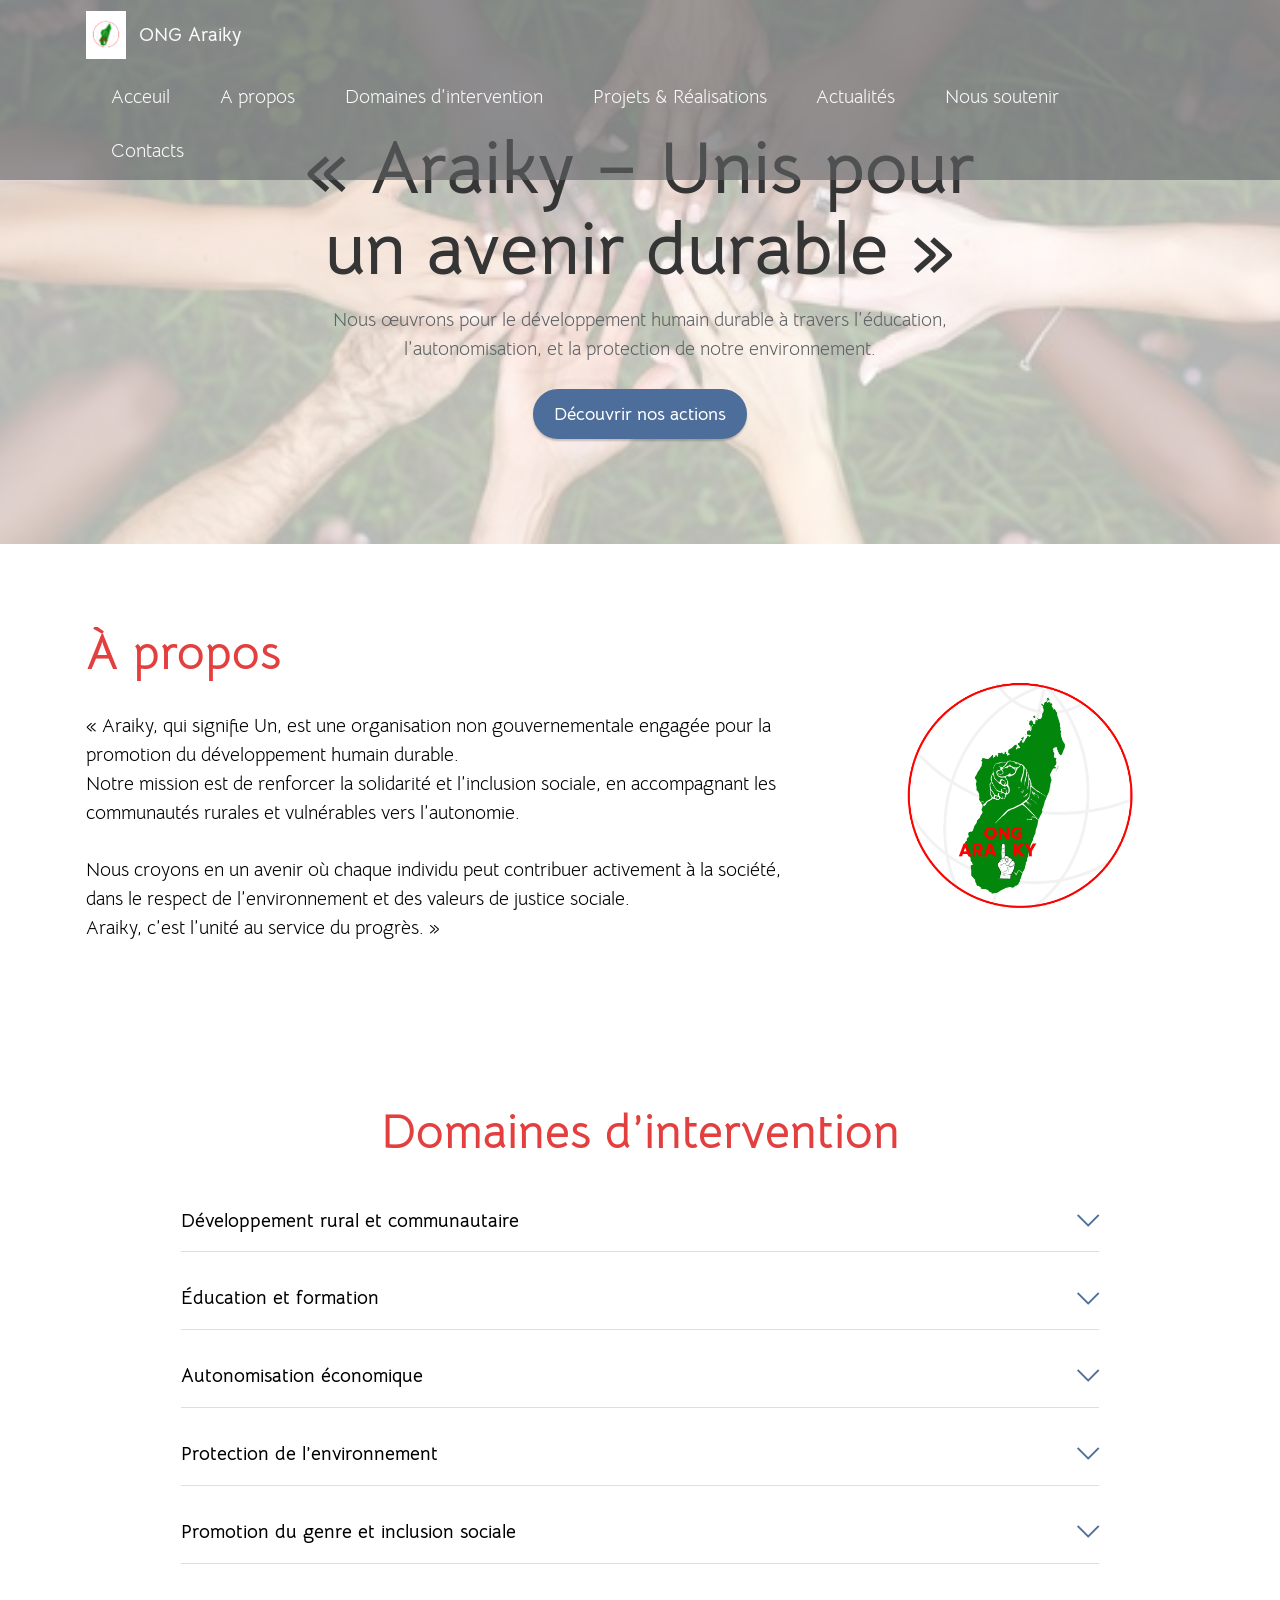
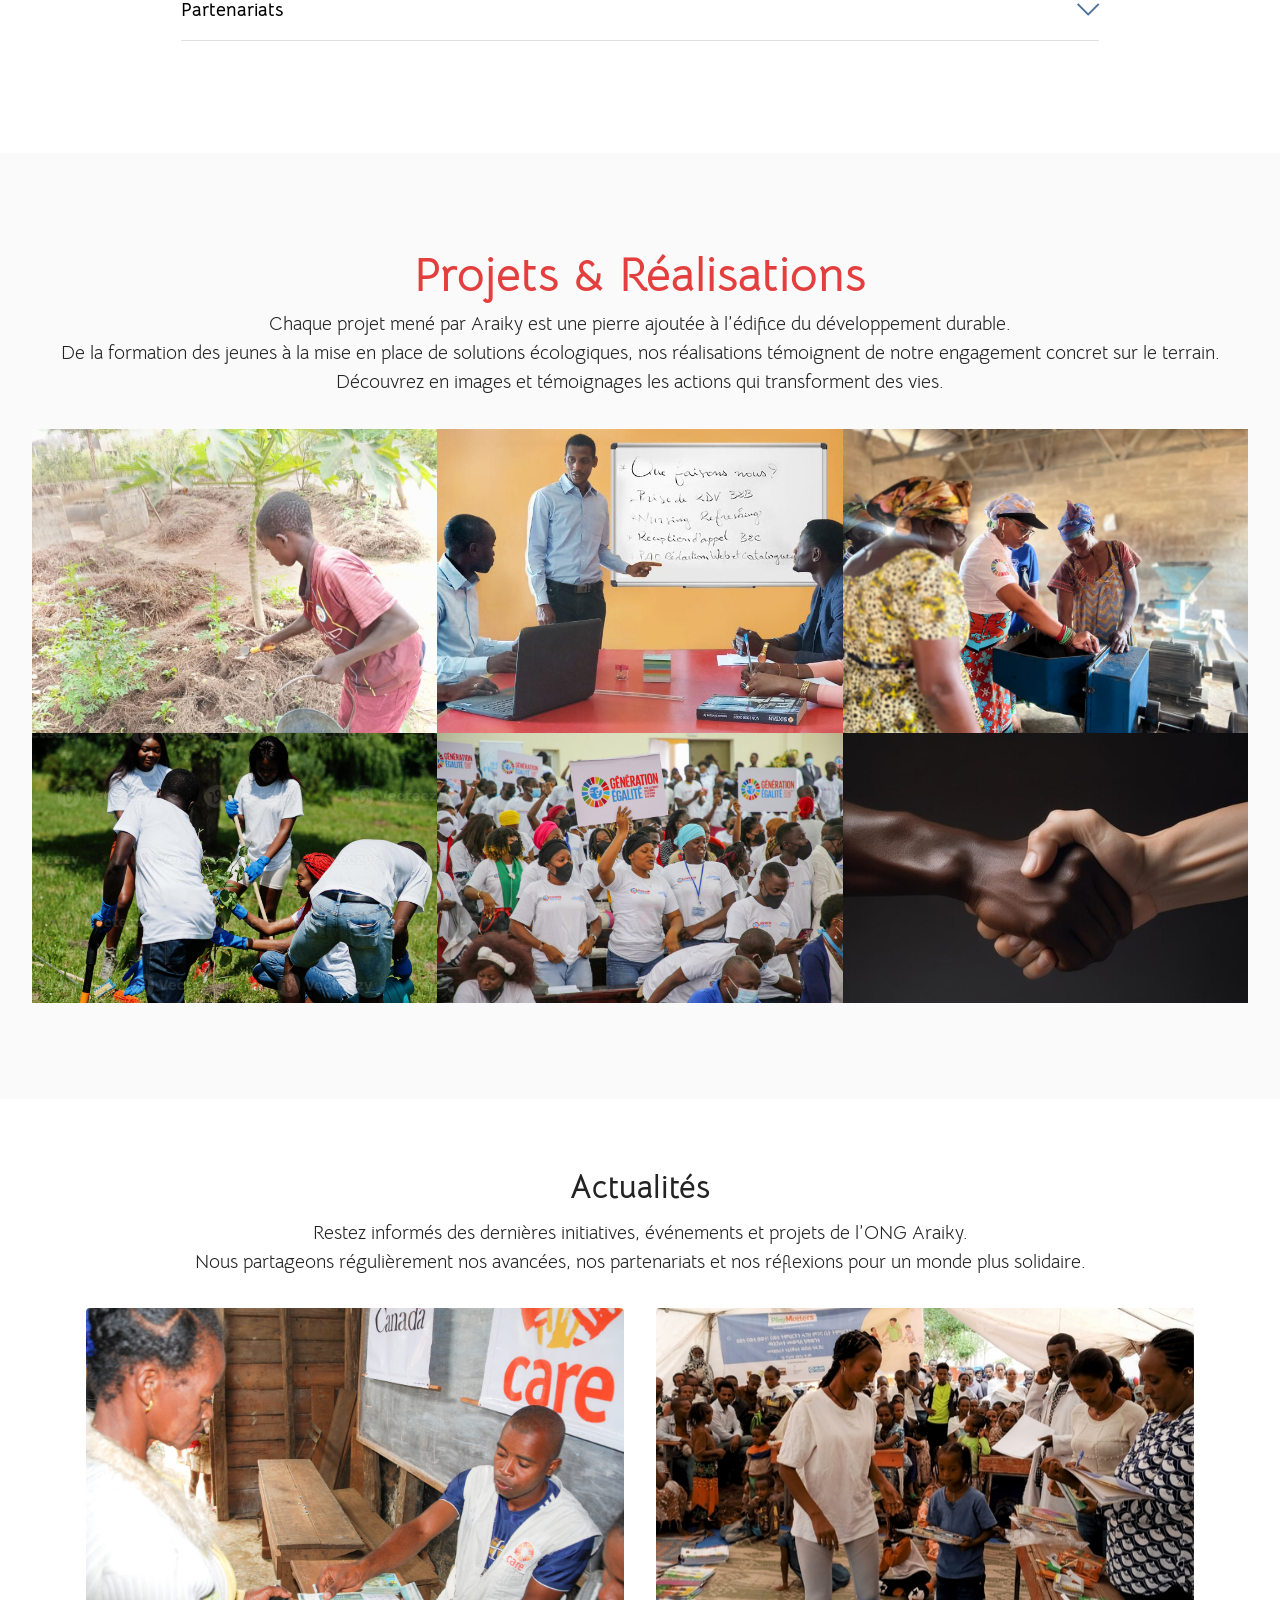
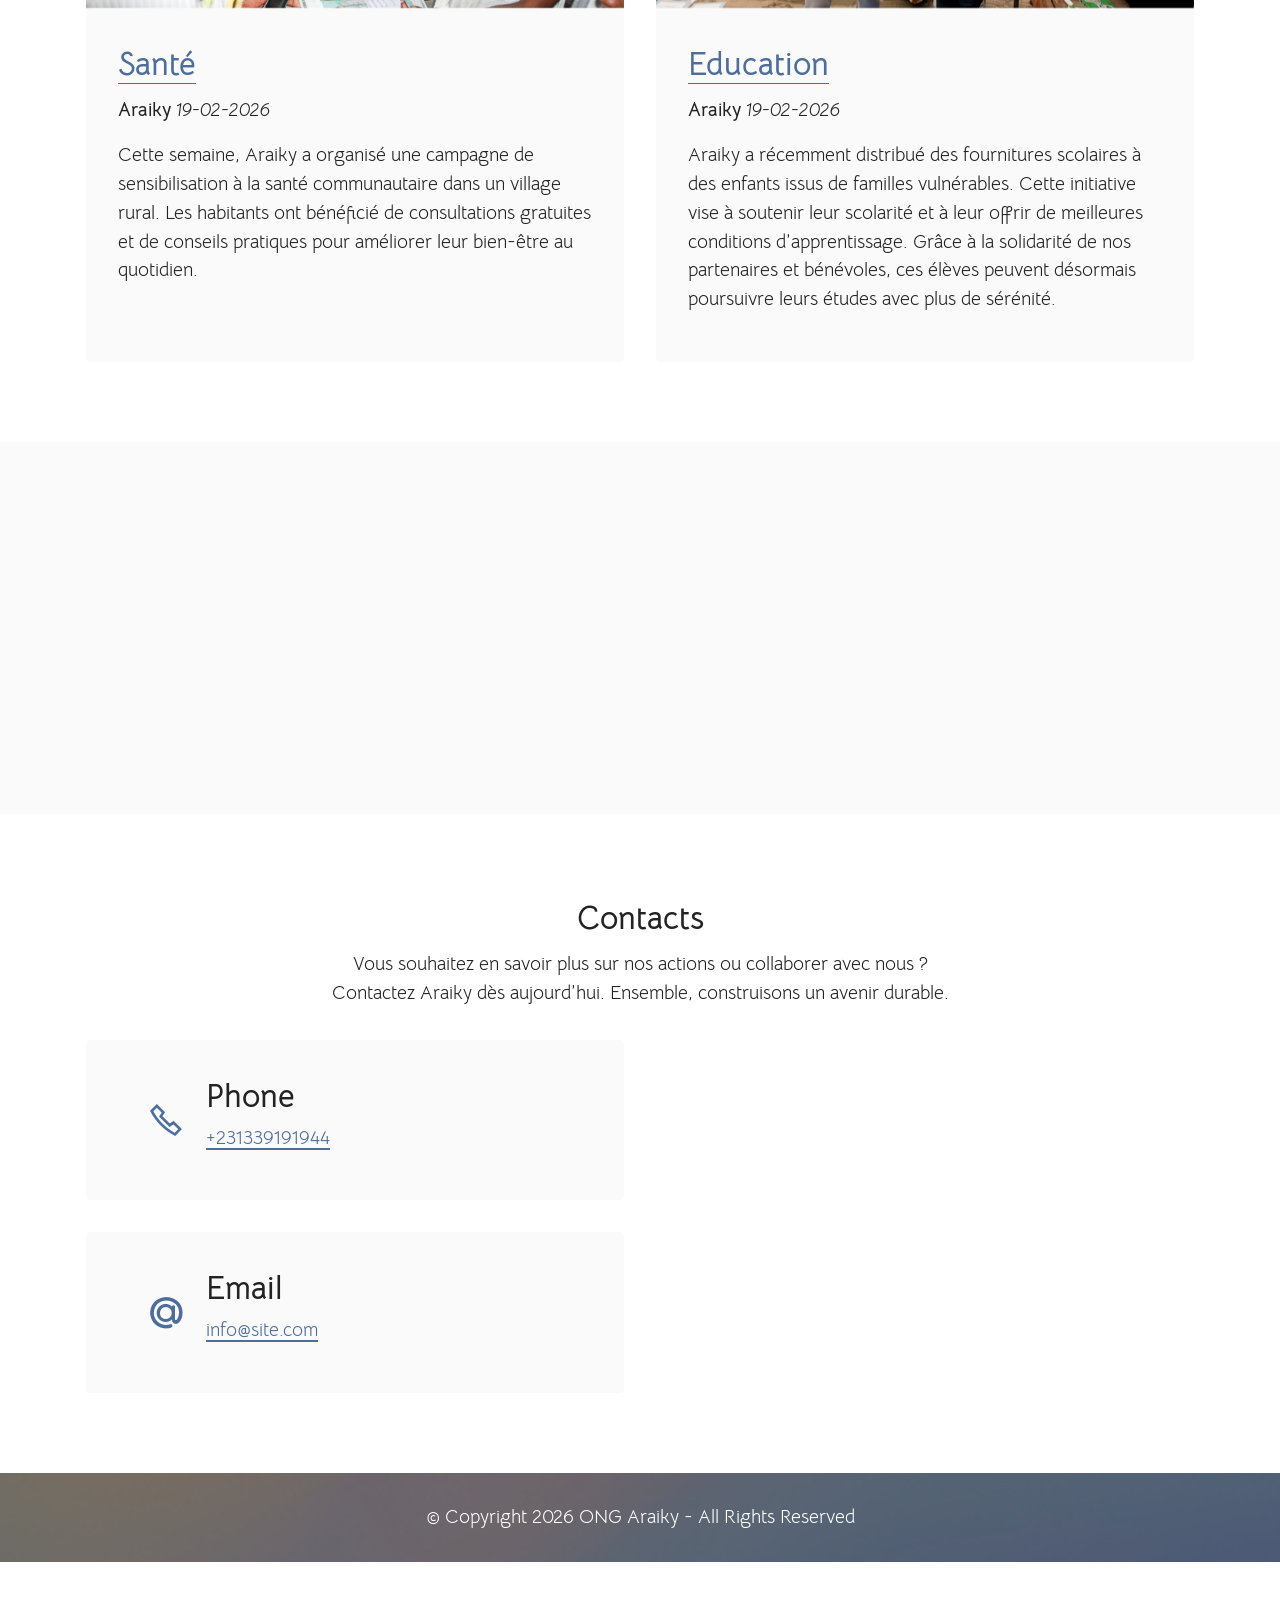
==== index.html @ 0ce5183e "Ajout Ajout" ====
<!DOCTYPE html>
<html  >
<head>
  <!-- Site made with Mobirise Website Builder v6.1.5, https://mobirise.com -->
  <meta charset="UTF-8">
  <meta http-equiv="X-UA-Compatible" content="IE=edge">
  <meta name="generator" content="Mobirise v6.1.5, mobirise.com">
  <meta name="viewport" content="width=device-width, initial-scale=1, minimum-scale=1">
  <link rel="shortcut icon" href="assets/images/logo-araiky-1.png" type="image/x-icon">
  <meta name="description" content="">
  
  
  <title>Acceuil</title>
  <link rel="stylesheet" href="assets/web/assets/mobirise-icons2/mobirise2.css">
  <link rel="stylesheet" href="assets/web/assets/mobirise-icons/mobirise-icons.css">
  <link rel="stylesheet" href="assets/bootstrap/css/bootstrap.min.css">
  <link rel="stylesheet" href="assets/animatecss/animate.css">
  <link rel="stylesheet" href="assets/dropdown/css/style.css">
  <link rel="stylesheet" href="assets/socicon/css/styles.css">
  <link rel="stylesheet" href="assets/theme/css/style.css">
  <link rel="preload" href="https://fonts.googleapis.com/css?family=Bellota+Text:300,300i,400,400i,700,700i&display=swap" as="style" onload="this.onload=null;this.rel='stylesheet'">
  <noscript><link rel="stylesheet" href="https://fonts.googleapis.com/css?family=Bellota+Text:300,300i,400,400i,700,700i&display=swap"></noscript>
  <link rel="preload" as="style" href="assets/mobirise/css/mbr-additional.css?v=NqqnKA"><link rel="stylesheet" href="assets/mobirise/css/mbr-additional.css?v=NqqnKA" type="text/css">

  
  
  
</head>
<body>
  
  <section data-bs-version="5.1" class="menu menu1 cid-sFGMsvHDIa" once="menu" id="menu1-1">
    

    <nav class="navbar navbar-dropdown navbar-expand-lg">
        <div class="container">
            <div class="navbar-brand">
                <span class="navbar-logo">
                    <a href="https://mobiri.se">
                        <img src="assets/images/logo-araiky-1.png" alt="Mobirise Website Builder" style="height: 3rem;">
                    </a>
                </span>
                <span class="navbar-caption-wrap"><a class="navbar-caption text-white display-7" href="https://mobiri.se">ONG Araiky</a></span>
            </div>
            <button class="navbar-toggler" type="button" data-toggle="collapse" data-bs-toggle="collapse" data-target="#navbarSupportedContent" data-bs-target="#navbarSupportedContent" aria-controls="navbarNavAltMarkup" aria-expanded="false" aria-label="Toggle navigation">
                <div class="hamburger">
                    <span></span>
                    <span></span>
                    <span></span>
                    <span></span>
                </div>
            </button>
            <div class="collapse navbar-collapse" id="navbarSupportedContent">
                <ul class="navbar-nav nav-dropdown nav-right" data-app-modern-menu="true"><li class="nav-item"><a class="nav-link link text-white text-primary display-7" href="Acceuil.html#header1-0">Acceuil</a></li><li class="nav-item"><a class="nav-link link text-white text-primary display-7" href="Acceuil.html#features12-6">A propos</a></li>
                    <li class="nav-item"><a class="nav-link link text-white text-primary display-7" href="Acceuil.html#content17-1">Domaines d’intervention</a></li><li class="nav-item"><a class="nav-link link text-white text-primary display-7" href="Acceuil.html#gallery4-b">Projets &amp; Réalisations</a></li><li class="nav-item"><a class="nav-link link text-white text-primary display-7" href="Acceuil.html#content1-2">Actualités</a></li><li class="nav-item"><a class="nav-link link text-white text-primary display-7" href="Acceuil.html#content1-2">Nous soutenir</a></li>
                    <li class="nav-item"><a class="nav-link link text-white text-primary display-7" href="index.html#form5-d">Contacts</a>
                    </li></ul>
                
                
            </div>
        </div>
    </nav>
</section>

<section data-bs-version="5.1" class="header1 cid-sFGMfPD7iT" id="header1-0">

    

    <div class="mbr-overlay" style="opacity: 0.7; background-color: rgb(255, 255, 255);"></div>

    <div class="container">
        <div class="row justify-content-center">
            <div class="col-12 col-lg-8">
                <h1 class="mbr-section-title mbr-fonts-style mb-3 display-1"><strong>« Araiky – Unis pour un avenir durable »</strong></h1>
                
                <p class="mbr-text mbr-fonts-style display-7">Nous œuvrons pour le développement humain durable à travers l’éducation, l’autonomisation, et la protection de notre environnement.<br></p>
                <div class="mbr-section-btn mt-3"><a class="btn btn-primary display-4" href="Acceuil.html#features12-6">Découvrir nos actions</a></div>
            </div>
        </div>
    </div>
</section>

<section data-bs-version="5.1" class="features11 cid-sFGOTvnvck" id="features12-6">

    
    
    <div class="container">
        <div class="row align-items-center">
            <div class="col-12 col-lg">
                <div class="card-wrapper">
                    <div class="card-box">
                        <h4 class="card-title mbr-fonts-style mb-4 display-2"><strong>À propos</strong></h4>
                        <p class="mbr-text mbr-fonts-style mb-4 display-7">« Araiky, qui signifie Un, est une organisation non gouvernementale engagée pour la promotion du développement humain durable.<br>Notre mission est de renforcer la solidarité et l’inclusion sociale, en accompagnant les communautés rurales et vulnérables vers l’autonomie.<br><br>Nous croyons en un avenir où chaque individu peut contribuer activement à la société, dans le respect de l’environnement et des valeurs de justice sociale.<br>Araiky, c’est l’unité au service du progrès. »<br></p>
                        
                        
                    </div>
                </div>
            </div>
            <div class="col-12 col-lg-4 md-pb">
                <div class="image-wrapper">
                    <img src="assets/images/logo-araiky-1.png" alt="Mobirise Website Builder">
                </div>
            </div>
        </div>
    </div>
</section>

<section data-bs-version="5.1" class="content17 cid-vbERljY3jO" id="content17-1">

    

    
    
    
    <div class="container">
        
            <div class="row justify-content-center">
                <div class="col-12 col-md-10">
                    <div class="section-head align-center mb-4">
                        <h3 class="mbr-section-title mb-0 mbr-fonts-style display-2"><strong>Domaines d’intervention</strong></h3>
                        
                    </div>
                    
                    <div id="bootstrap-toggle" class="toggle-panel accordionStyles tab-content">
                        <div class="card mb-3">
                            <div class="card-header" role="tab" id="headingOne">
                                <a role="button" class="collapsed panel-title text-black" data-toggle="collapse" data-bs-toggle="collapse" data-core="" href="#collapse1_14" aria-expanded="false" aria-controls="collapse1">
                                    <h6 class="panel-title-edit mbr-fonts-style mb-0 display-7"><strong>Développement rural et communautaire</strong></h6>
                                    <span class="sign mbr-iconfont mbri-arrow-down"></span>
                                </a>
                            </div>
                            <div id="collapse1_14" class="panel-collapse noScroll collapse" role="tabpanel" aria-labelledby="headingOne">
                                <div class="panel-body">
                                    <p class="mbr-fonts-style panel-text display-7">Araiky accompagne les communautés rurales dans la mise en place de projets durables qui renforcent leur autonomie. Nous favorisons la participation active des habitants, en valorisant leurs savoirs locaux et en créant des solutions adaptées à leurs besoins. L’objectif est de bâtir des villages résilients, capables de répondre aux défis sociaux et économiques tout en préservant leur identité culturelle.</p>
                                </div>
                            </div>
                        </div>
                        <div class="card mb-3">
                            <div class="card-header" role="tab" id="headingTwo">
                                <a role="button" class="collapsed panel-title text-black" data-toggle="collapse" data-bs-toggle="collapse" data-core="" href="#collapse2_14" aria-expanded="false" aria-controls="collapse2">
                                    <h6 class="panel-title-edit mbr-fonts-style mb-0 display-7"><strong>Éducation et formation</strong></h6>
                                    <span class="sign mbr-iconfont mbri-arrow-down"></span>
                                </a>

                            </div>
                            <div id="collapse2_14" class="panel-collapse noScroll collapse" role="tabpanel" aria-labelledby="headingTwo">
                                <div class="panel-body">
                                    <p class="mbr-fonts-style panel-text display-7">L’éducation est au cœur de notre mission. Nous organisons des programmes de formation pour les jeunes et les adultes, afin de leur offrir des compétences utiles et valorisables sur le marché du travail. Araiky croit que l’accès à l’éducation est une clé essentielle pour briser le cycle de la pauvreté et ouvrir la voie à un avenir meilleur pour chaque individu.</p>
                                </div>
                            </div>
                        </div>
                        <div class="card mb-3">
                            <div class="card-header" role="tab" id="headingThree">
                                <a role="button" class="collapsed panel-title text-black" data-toggle="collapse" data-bs-toggle="collapse" data-core="" href="#collapse3_14" aria-expanded="false" aria-controls="collapse3">
                                    <h6 class="panel-title-edit mbr-fonts-style mb-0 display-7"><strong>Autonomisation économique</strong></h6>
                                    <span class="sign mbr-iconfont mbri-arrow-down"></span>
                                </a>
                            </div>
                            <div id="collapse3_14" class="panel-collapse noScroll collapse" role="tabpanel" aria-labelledby="headingThree">
                                <div class="panel-body">
                                    <p class="mbr-fonts-style panel-text display-7">Nous soutenons les initiatives économiques locales en offrant un accompagnement technique et financier aux populations vulnérables. Grâce à des projets de micro-entrepreneuriat et de formation professionnelle, Araiky aide les familles à générer des revenus stables et à améliorer leurs conditions de vie. L’autonomie économique est une étape cruciale vers la dignité et l’indépendance.</p>
                                </div>
                            </div>
                        </div>
                        <div class="card mb-3">
                            <div class="card-header" role="tab" id="headingThree">
                                <a role="button" class="collapsed panel-title text-black" data-toggle="collapse" data-bs-toggle="collapse" data-core="" href="#collapse4_14" aria-expanded="false" aria-controls="collapse4">
                                    <h6 class="panel-title-edit mbr-fonts-style mb-0 display-7"><strong>Protection de l’environnement</strong></h6>
                                    <span class="sign mbr-iconfont mbri-arrow-down"></span>
                                </a>
                            </div>
                            <div id="collapse4_14" class="panel-collapse noScroll collapse" role="tabpanel" aria-labelledby="headingThree">
                                <div class="panel-body">
                                    <p class="mbr-fonts-style panel-text display-7">
                                       Araiky s’engage pour la préservation de notre planète en promouvant des pratiques respectueuses de l’environnement. Nous sensibilisons les communautés à l’importance de la biodiversité et encourageons l’utilisation de solutions écologiques dans l’agriculture, l’énergie et la gestion des ressources naturelles. Notre vision est celle d’un développement harmonieux entre l’homme et la nature.</p>
                                </div>
                            </div>
                        </div>
                        <div class="card mb-3">
                            <div class="card-header" role="tab" id="headingThree">
                                <a role="button" class="collapsed panel-title text-black" data-toggle="collapse" data-bs-toggle="collapse" data-core="" href="#collapse5_14" aria-expanded="false" aria-controls="collapse5">
                                   <h6 class="panel-title-edit mbr-fonts-style mb-0 display-7"><strong>Promotion du genre et inclusion sociale</strong></h6>
                                        <span class="mbr-iconfont mobi-mbri-arrow-down mobi-mbri"></span>
                                </a>
                            </div>
                            <div id="collapse5_14" class="panel-collapse noScroll collapse" role="tabpanel" aria-labelledby="headingThree">
                                <div class="panel-body">
                                    <p class="mbr-fonts-style panel-text display-7">
                                       Nous défendons l’égalité des chances et la participation de tous, sans distinction de genre, d’âge ou de condition sociale. Araiky œuvre pour l’inclusion des femmes, des jeunes et des personnes marginalisées dans les projets de développement. Nous croyons que la diversité et l’équité sont des piliers indispensables pour construire une société juste et solidaire.</p>
                                </div>
                            </div>
                        </div>
                        <div class="card mb-3">
                            <div class="card-header" role="tab" id="headingThree">
                                <a role="button" class="collapsed panel-title text-black" data-toggle="collapse" data-bs-toggle="collapse" data-core="" href="#collapse6_14" aria-expanded="false" aria-controls="collapse6">
                                    <h6 class="panel-title-edit mbr-fonts-style mb-0 display-7"><strong>Partenariats</strong></h6>
                                    <span class="mbr-iconfont mobi-mbri-arrow-down mobi-mbri"></span>
                                </a>
                            </div>
                            <div id="collapse6_14" class="panel-collapse noScroll collapse" role="tabpanel" aria-labelledby="headingThree">
                                <div class="panel-body">
                                    <p class="mbr-fonts-style panel-text display-7">
                                       Araiky établit des collaborations avec des institutions, ONG et entreprises, tant au niveau national qu’international. Ces partenariats renforcent notre capacité d’action et permettent de mutualiser les ressources et les expertises. Ensemble, nous créons des synergies positives pour amplifier l’impact de nos projets et atteindre nos objectifs communs.</p>
                                </div>
                            </div>
                        </div>
                    </div>
                </div>
            </div>
        </div>
</section>

<section data-bs-version="5.1" class="gallery4 mbr-gallery cid-sFGSX04rSl" id="gallery4-b">
    

    

    <div class="container-fluid">
        <div class="mbr-section-head">
            <h3 class="mbr-section-title mbr-fonts-style align-center m-0 display-2"><strong>Projets &amp; Réalisations</strong></h3>
            <h4 class="mbr-section-subtitle mbr-fonts-style align-center mb-0 mt-2 display-7">Chaque projet mené par Araiky est une pierre ajoutée à l’édifice du développement durable.<div>De la formation des jeunes à la mise en place de solutions écologiques, nos réalisations témoignent de notre engagement concret sur le terrain.</div><div>Découvrez en images et témoignages les actions qui transforment des vies.</div></h4>
        </div>
        <div class="row mbr-gallery mt-4">
            <div class="col-12 col-md-6 col-lg-4 item gallery-image">
                <div class="item-wrapper" data-toggle="modal" data-bs-toggle="modal" data-target="#vbF7xs5CYJ-modal" data-bs-target="#vbF7xs5CYJ-modal">
                    <img class="w-100" src="assets/images/37ef01ee-b903-4f22-8502-04e2b8e76fda.jpeg" alt="Mobirise Website Builder" data-slide-to="0" data-bs-slide-to="0" data-target="#lb-vbF7xs5CYJ" data-bs-target="#lb-vbF7xs5CYJ">
                    <div class="icon-wrapper">
                        <span class="mobi-mbri mobi-mbri-search mbr-iconfont mbr-iconfont-btn"></span>
                    </div>
                </div>
                
            </div>
            <div class="col-12 col-md-6 col-lg-4 item gallery-image">
                <div class="item-wrapper" data-toggle="modal" data-bs-toggle="modal" data-target="#vbF7xs5CYJ-modal" data-bs-target="#vbF7xs5CYJ-modal">
                    <img class="w-100" src="assets/images/formationpro.jpg" alt="Mobirise Website Builder" data-slide-to="1" data-bs-slide-to="1" data-target="#lb-vbF7xs5CYJ" data-bs-target="#lb-vbF7xs5CYJ">
                    <div class="icon-wrapper">
                        <span class="mobi-mbri mobi-mbri-search mbr-iconfont mbr-iconfont-btn"></span>
                    </div>
                </div>
                
            </div>
            <div class="col-12 col-md-6 col-lg-4 item gallery-image">
                <div class="item-wrapper" data-toggle="modal" data-bs-toggle="modal" data-target="#vbF7xs5CYJ-modal" data-bs-target="#vbF7xs5CYJ-modal">
                    <img class="w-100" src="assets/images/53597784047-56539a16d4-k.jpg" alt="Mobirise Website Builder" data-slide-to="2" data-bs-slide-to="2" data-target="#lb-vbF7xs5CYJ" data-bs-target="#lb-vbF7xs5CYJ">
                    <div class="icon-wrapper">
                        <span class="mobi-mbri mobi-mbri-search mbr-iconfont mbr-iconfont-btn"></span>
                    </div>
                </div>
                
            </div>
            <div class="col-12 col-md-6 col-lg-4 item gallery-image">
                <div class="item-wrapper" data-toggle="modal" data-bs-toggle="modal" data-target="#vbF7xs5CYJ-modal" data-bs-target="#vbF7xs5CYJ-modal">
                    <img class="w-100" src="assets/images/group-of-happy-african-volunteers-planting-tree-in-park-africa-volunteering-charity-people-and-ecology-concept-photo.jpg" alt="Mobirise Website Builder" data-slide-to="3" data-bs-slide-to="3" data-target="#lb-vbF7xs5CYJ" data-bs-target="#lb-vbF7xs5CYJ">
                    <div class="icon-wrapper">
                        <span class="mobi-mbri mobi-mbri-search mbr-iconfont mbr-iconfont-btn"></span>
                    </div>
                </div>
                
            </div><div class="col-12 col-md-6 col-lg-4 item gallery-image">
                <div class="item-wrapper" data-toggle="modal" data-bs-toggle="modal" data-target="#vbF7xs5CYJ-modal" data-bs-target="#vbF7xs5CYJ-modal">
                    <img class="w-100" src="assets/images/ph.femmes-egalite-de-genre-scaled.jpg" alt="Mobirise Website Builder" data-slide-to="4" data-bs-slide-to="4" data-target="#lb-vbF7xs5CYJ" data-bs-target="#lb-vbF7xs5CYJ">
                    <div class="icon-wrapper">
                        <span class="mobi-mbri mobi-mbri-search mbr-iconfont mbr-iconfont-btn"></span>
                    </div>
                </div>
                
            </div><div class="col-12 col-md-6 col-lg-4 item gallery-image">
                <div class="item-wrapper" data-toggle="modal" data-bs-toggle="modal" data-target="#vbF7xs5CYJ-modal" data-bs-target="#vbF7xs5CYJ-modal">
                    <img class="w-100" src="assets/images/two-hands-shaking-with-one-another-664644.jpg" alt="Mobirise Website Builder" data-slide-to="5" data-bs-slide-to="5" data-target="#lb-vbF7xs5CYJ" data-bs-target="#lb-vbF7xs5CYJ">
                    <div class="icon-wrapper">
                        <span class="mobi-mbri mobi-mbri-search mbr-iconfont mbr-iconfont-btn"></span>
                    </div>
                </div>
                
            </div>
        </div>

        <div class="modal mbr-slider" tabindex="-1" role="dialog" aria-hidden="true" id="vbF7xs5CYJ-modal">
            <div class="modal-dialog" role="document">
                <div class="modal-content">
                    <div class="modal-body">
                        <div class="carousel slide" id="lb-vbF7xs5CYJ" data-interval="5000" data-bs-interval="5000">
                            <div class="carousel-inner">
                                <div class="carousel-item active">
                                    <img class="d-block w-100" src="assets/images/37ef01ee-b903-4f22-8502-04e2b8e76fda.jpeg" alt="Mobirise Website Builder">
                                </div>
                                <div class="carousel-item">
                                    <img class="d-block w-100" src="assets/images/formationpro.jpg" alt="Mobirise Website Builder">
                                </div>
                                <div class="carousel-item">
                                    <img class="d-block w-100" src="assets/images/53597784047-56539a16d4-k.jpg" alt="Mobirise Website Builder">
                                </div>
                                <div class="carousel-item">
                                    <img class="d-block w-100" src="assets/images/group-of-happy-african-volunteers-planting-tree-in-park-africa-volunteering-charity-people-and-ecology-concept-photo.jpg" alt="Mobirise Website Builder">
                                </div><div class="carousel-item">
                                    <img class="d-block w-100" src="assets/images/ph.femmes-egalite-de-genre-scaled.jpg" alt="Mobirise Website Builder">
                                </div><div class="carousel-item">
                                    <img class="d-block w-100" src="assets/images/two-hands-shaking-with-one-another-664644.jpg" alt="Mobirise Website Builder">
                                </div>
                            </div>
                            <ol class="carousel-indicators">
                                <li data-slide-to="0" data-bs-slide-to="0" class="active" data-target="#lb-vbF7xs5CYJ" data-bs-target="#lb-vbF7xs5CYJ"></li>
                                <li data-slide-to="1" data-bs-slide-to="1" data-target="#lb-vbF7xs5CYJ" data-bs-target="#lb-vbF7xs5CYJ"></li>
                                <li data-slide-to="2" data-bs-slide-to="2" data-target="#lb-vbF7xs5CYJ" data-bs-target="#lb-vbF7xs5CYJ"></li>
                                <li data-slide-to="3" data-bs-slide-to="3" data-target="#lb-vbF7xs5CYJ" data-bs-target="#lb-vbF7xs5CYJ"></li><li data-slide-to="4" data-bs-slide-to="4" data-target="#lb-vbF7xs5CYJ" data-bs-target="#lb-vbF7xs5CYJ"></li><li data-slide-to="5" data-bs-slide-to="5" data-target="#lb-vbF7xs5CYJ" data-bs-target="#lb-vbF7xs5CYJ"></li>
                            </ol>
                            <a role="button" href="" class="close" data-dismiss="modal" data-bs-dismiss="modal" aria-label="Close">
                            </a>
                            <a class="carousel-control-prev carousel-control" role="button" data-slide="prev" data-bs-slide="prev" href="#lb-vbF7xs5CYJ">
                                <span class="mobi-mbri mobi-mbri-arrow-prev" aria-hidden="true"></span>
                                <span class="sr-only visually-hidden">Previous</span>
                            </a>
                            <a class="carousel-control-next carousel-control" role="button" data-slide="next" data-bs-slide="next" href="#lb-vbF7xs5CYJ">
                                <span class="mobi-mbri mobi-mbri-arrow-next" aria-hidden="true"></span>
                                <span class="sr-only visually-hidden">Next</span>
                            </a>
                        </div>
                    </div>
                </div>
            </div>
        </div>
    </div>
</section>

<section data-bs-version="5.1" class="content1 cid-vbEWG5GuPE" id="content1-2">
    
    
    <div class="container">
        <div class="mbr-section-head">
            <h4 class="mbr-section-title mbr-fonts-style align-center mb-0 display-5"><strong>Actualités</strong></h4>
            <h5 class="mbr-section-subtitle mbr-fonts-style align-center mb-0 mt-2 display-7">Restez informés des dernières initiatives, événements et projets de l’ONG Araiky.<div>Nous partageons régulièrement nos avancées, nos partenariats et nos réflexions pour un monde plus solidaire.</div></h5>
        </div>
        <div class="row mt-4">
            <div class="item features-image col-12 col-md-6 col-lg-6">
                <div class="item-wrapper">
                    <div class="item-img">
                        <img src="assets/images/r.jpg" alt="Mobirise Website Builder" title="">
                    </div>
                    <div class="item-content">
                        <h5 class="item-title mbr-fonts-style display-5"><a href="#top" class="text-primary"><strong>Santé</strong></a></h5>
                        <h6 class="item-subtitle mbr-fonts-style mt-1 display-7"><strong>Araiky</strong><em> 19-02-2026</em></h6>
                        <p class="mbr-text mbr-fonts-style mt-3 display-7">Cette semaine, Araiky a organisé une campagne de sensibilisation à la santé communautaire dans un village rural. Les habitants ont bénéficié de consultations gratuites et de conseils pratiques pour améliorer leur bien-être au quotidien.</p>
                    </div>
                    
                </div>
            </div>
            <div class="item features-image col-12 col-md-6 col-lg-6">
                <div class="item-wrapper">
                    <div class="item-img">
                        <img src="assets/images/learning-packets-distribution-2.jpg" alt="Mobirise Website Builder" title="">
                    </div>
                    <div class="item-content">
                        <h5 class="item-title mbr-fonts-style display-5"><a href="#top" class="text-primary"><strong>Education</strong></a></h5>
                        <h6 class="item-subtitle mbr-fonts-style mt-1 display-7"><strong style="">Araiky</strong><em>&nbsp;19-02-2026</em></h6>
                        <p class="mbr-text mbr-fonts-style mt-3 display-7">Araiky a récemment distribué des fournitures scolaires à des enfants issus de familles vulnérables. Cette initiative vise à soutenir leur scolarité et à leur offrir de meilleures conditions d’apprentissage. Grâce à la solidarité de nos partenaires et bénévoles, ces élèves peuvent désormais poursuivre leurs études avec plus de sérénité.<br></p>
                    </div>
                    
                </div>
            </div>


        </div>
    </div>
</section>

<section data-bs-version="5.1" class="contacts4 cid-sFGVxOqzIN" id="contacts4-f">

    

    

    <div class="container">
        <div class="row align-items-center justify-content-center">
            <div class="text-content col-12 col-md-6">
                <h2 class="mbr-section-title mbr-fonts-style display-2">
                    <strong>Suivez-nous</strong></h2>
                <p class="mbr-text mbr-fonts-style display-7">Restez connectés avec Araiky et découvrez nos actions au quotidien. Suivez-nous sur nos différentes plateformes et réseaux sociaux pour ne rien manquer de nos projets, actualités et initiatives. Ensemble, construisons un avenir durable et solidaire.</p>
            </div>
            <div class="icons d-flex align-items-center col-12 col-md-6 justify-content-end mt-md-0 mt-2 flex-wrap">
                <a href="https://twitter.com" target="_blank">
                    <span class="mbr-iconfont mbr-iconfont-social socicon-twitter socicon"></span>
                </a>
                <a href="https://www.facebook.com" target="_blank">
                    <span class="mbr-iconfont mbr-iconfont-social socicon-facebook socicon"></span>
                </a>
                <a href="https://www.instagram.com" target="_blank">
                    <span class="mbr-iconfont mbr-iconfont-social socicon-instagram socicon"></span>
                </a>
                <a href="https://linkedin.com/mobirise" target="_blank">
                    <span class="mbr-iconfont mbr-iconfont-social socicon-linkedin socicon"></span>
                </a>
                
                
                
                
                
                
            </div>
        </div>
    </div>
    
</section>

<section data-bs-version="5.1" class="contacts3 map1 cid-vbF0S3ANHe" id="contacts3-3">

    

    
    
    <div class="container">
        <div class="mbr-section-head">
            <h3 class="mbr-section-title mbr-fonts-style align-center mb-0 display-5">
                <strong>Contacts</strong>
            </h3>
            <h4 class="mbr-section-subtitle mbr-fonts-style align-center mb-0 mt-2 display-7">Vous souhaitez en savoir plus sur nos actions ou collaborer avec nous ?<div>Contactez Araiky dès aujourd’hui. Ensemble, construisons un avenir durable.</div></h4>
        </div>
        <div class="row justify-content-center mt-4">
            <div class="card col-12 col-md-6">
                <div class="card-wrapper">
                    <div class="image-wrapper">
                        <span class="mbr-iconfont mobi-mbri-phone mobi-mbri"></span>
                    </div>
                    <div class="text-wrapper">
                        <h6 class="card-title mbr-fonts-style mb-1 display-5">
                            <strong>Phone</strong>
                        </h6>
                        <p class="mbr-text mbr-fonts-style display-7"><a href="tel:+261339191944" class="text-primary">+231339191944</a></p>
                    </div>
                </div>
                <div class="card-wrapper">
                    <div class="image-wrapper">
                        <span class="mbr-iconfont socicon-mailru socicon"></span>
                    </div>
                    <div class="text-wrapper">
                        <h6 class="card-title mbr-fonts-style mb-1 display-5">
                            <strong>Email</strong>
                        </h6>
                        <p class="mbr-text mbr-fonts-style display-7">
                            <a href="mailto:info@site.com" class="text-primary">info@site.com</a>
                        </p>
                    </div>
                </div>
            </div>
            <div class="map-wrapper col-12 col-md-6">
                <div class="google-map"><iframe frameborder="0" style="border:0" src="https://www.google.com/maps/embed?pb=!1m14!1m12!1m3!1d551.4943158302966!2d47.53545580878801!3d-18.91605605268483!2m3!1f0!2f0!3f0!3m2!1i1024!2i768!4f13.1!5e1!3m2!1sfr!2smg!4v1771491093061!5m2!1sfr!2smg" allowfullscreen=""></iframe></div>
            </div>
        </div>
    </div>
</section>

<section data-bs-version="5.1" class="footer7 cid-sFGSOnwtIp" once="footers" id="footer7-8">

    

    <div class="mbr-overlay" style="opacity: 0.6; background-color: rgb(35, 35, 35);"></div>

    <div class="container">
        <div class="media-container-row align-center mbr-white">
            <div class="col-12">
                <p class="mbr-text mb-0 mbr-fonts-style display-7">
                    © Copyright 2026 ONG Araiky - All Rights Reserved
                </p>
            </div>
        </div>
    </div>
</section><section class="display-7" style="padding: 0;align-items: center;justify-content: center;flex-wrap: wrap;    align-content: center;display: flex;position: relative;height: 4rem;"><a href="https://mobiri.se/" style="flex: 1 1;height: 4rem;position: absolute;width: 100%;z-index: 1;"><img alt="" style="height: 4rem;" src="[data-uri]"></a><p style="margin: 0;text-align: center;" class="display-7">&#8204;</p><a style="z-index:1" href="https://mobirise.com/builder/no-code-website-builder.html">No Code Website Builder</a></section><script src="assets/bootstrap/js/bootstrap.bundle.min.js"></script>  <script src="assets/smoothscroll/smooth-scroll.js"></script>  <script src="assets/ytplayer/index.js"></script>  <script src="assets/dropdown/js/navbar-dropdown.js"></script>  <script src="assets/mbr-switch-arrow/mbr-switch-arrow.js"></script>  <script src="assets/sociallikes/social-likes.js"></script>  <script src="assets/theme/js/script.js"></script>  
  
  
 <div id="scrollToTop" class="scrollToTop mbr-arrow-up"><a style="text-align: center;"><i class="mbr-arrow-up-icon mbr-arrow-up-icon-cm cm-icon cm-icon-smallarrow-up"></i></a></div>
    <input name="animation" type="hidden">
  </body>
</html>
---- assets/web/assets/mobirise-icons2/mobirise2.css ----
@font-face {
  font-family: 'Moririse2';
  font-display: swap;
  src:  url('mobirise2.eot?f2bix4');
  src:  url('mobirise2.eot?f2bix4#iefix') format('embedded-opentype'),
    url('mobirise2.woff2?f2bix4') format('woff2'),
    url('mobirise2.woff?f2bix4') format('woff'),
    url('mobirise2.ttf?f2bix4') format('truetype'),
    url('mobirise2.svg?f2bix4#mobirise2') format('svg');
  font-weight: normal;
  font-style: normal;
}

[class^="mobi-"], [class*=" mobi-"] {
  /* use !important to prevent issues with browser extensions that change fonts */
  font-family: 'Moririse2' !important;
  speak: none;
  font-style: normal;
  font-weight: normal;
  font-variant: normal;
  text-transform: none;
  line-height: 1;

  /* Better Font Rendering =========== */
  -webkit-font-smoothing: antialiased;
  -moz-osx-font-smoothing: grayscale;
}

.mobi-mbri-add-submenu:before {
  content: "\e900";
}
.mobi-mbri-alert:before {
  content: "\e901";
}
.mobi-mbri-align-center:before {
  content: "\e902";
}
.mobi-mbri-align-justify:before {
  content: "\e903";
}
.mobi-mbri-align-left:before {
  content: "\e904";
}
.mobi-mbri-align-right:before {
  content: "\e905";
}
.mobi-mbri-android:before {
  content: "\e906";
}
.mobi-mbri-apple:before {
  content: "\e907";
}
.mobi-mbri-arrow-down:before {
  content: "\e908";
}
.mobi-mbri-arrow-next:before {
  content: "\e909";
}
.mobi-mbri-arrow-prev:before {
  content: "\e90a";
}
.mobi-mbri-arrow-up:before {
  content: "\e90b";
}
.mobi-mbri-bold:before {
  content: "\e90c";
}
.mobi-mbri-bookmark:before {
  content: "\e90d";
}
.mobi-mbri-bootstrap:before {
  content: "\e90e";
}
.mobi-mbri-briefcase:before {
  content: "\e90f";
}
.mobi-mbri-browse:before {
  content: "\e910";
}
.mobi-mbri-bulleted-list:before {
  content: "\e911";
}
.mobi-mbri-calendar:before {
  content: "\e912";
}
.mobi-mbri-camera:before {
  content: "\e913";
}
.mobi-mbri-cart-add:before {
  content: "\e914";
}
.mobi-mbri-cart-full:before {
  content: "\e915";
}
.mobi-mbri-cash:before {
  content: "\e916";
}
.mobi-mbri-change-style:before {
  content: "\e917";
}
.mobi-mbri-chat:before {
  content: "\e918";
}
.mobi-mbri-clock:before {
  content: "\e919";
}
.mobi-mbri-close:before {
  content: "\e91a";
}
.mobi-mbri-cloud:before {
  content: "\e91b";
}
.mobi-mbri-code:before {
  content: "\e91c";
}
.mobi-mbri-contact-form:before {
  content: "\e91d";
}
.mobi-mbri-credit-card:before {
  content: "\e91e";
}
.mobi-mbri-cursor-click:before {
  content: "\e91f";
}
.mobi-mbri-cust-feedback:before {
  content: "\e920";
}
.mobi-mbri-database:before {
  content: "\e921";
}
.mobi-mbri-delivery:before {
  content: "\e922";
}
.mobi-mbri-desktop:before {
  content: "\e923";
}
.mobi-mbri-devices:before {
  content: "\e924";
}
.mobi-mbri-down:before {
  content: "\e925";
}
.mobi-mbri-download-2:before {
  content: "\e926";
}
.mobi-mbri-download:before {
  content: "\e927";
}
.mobi-mbri-drag-n-drop-2:before {
  content: "\e928";
}
.mobi-mbri-drag-n-drop:before {
  content: "\e929";
}
.mobi-mbri-edit-2:before {
  content: "\e92a";
}
.mobi-mbri-edit:before {
  content: "\e92b";
}
.mobi-mbri-error:before {
  content: "\e92c";
}
.mobi-mbri-extension:before {
  content: "\e92d";
}
.mobi-mbri-features:before {
  content: "\e92e";
}
.mobi-mbri-file:before {
  content: "\e92f";
}
.mobi-mbri-flag:before {
  content: "\e930";
}
.mobi-mbri-folder:before {
  content: "\e931";
}
.mobi-mbri-gift:before {
  content: "\e932";
}
.mobi-mbri-github:before {
  content: "\e933";
}
.mobi-mbri-globe-2:before {
  content: "\e934";
}
.mobi-mbri-globe:before {
  content: "\e935";
}
.mobi-mbri-growing-chart:before {
  content: "\e936";
}
.mobi-mbri-hearth:before {
  content: "\e937";
}
.mobi-mbri-help:before {
  content: "\e938";
}
.mobi-mbri-home:before {
  content: "\e939";
}
.mobi-mbri-hot-cup:before {
  content: "\e93a";
}
.mobi-mbri-idea:before {
  content: "\e93b";
}
.mobi-mbri-image-gallery:before {
  content: "\e93c";
}
.mobi-mbri-image-slider:before {
  content: "\e93d";
}
.mobi-mbri-info:before {
  content: "\e93e";
}
.mobi-mbri-italic:before {
  content: "\e93f";
}
.mobi-mbri-key:before {
  content: "\e940";
}
.mobi-mbri-laptop:before {
  content: "\e941";
}
.mobi-mbri-layers:before {
  content: "\e942";
}
.mobi-mbri-left-right:before {
  content: "\e943";
}
.mobi-mbri-left:before {
  content: "\e944";
}
.mobi-mbri-letter:before {
  content: "\e945";
}
.mobi-mbri-like:before {
  content: "\e946";
}
.mobi-mbri-link:before {
  content: "\e947";
}
.mobi-mbri-lock:before {
  content: "\e948";
}
.mobi-mbri-login:before {
  content: "\e949";
}
.mobi-mbri-logout:before {
  content: "\e94a";
}
.mobi-mbri-magic-stick:before {
  content: "\e94b";
}
.mobi-mbri-map-pin:before {
  content: "\e94c";
}
.mobi-mbri-menu:before {
  content: "\e94d";
}
.mobi-mbri-mobile-2:before {
  content: "\e94e";
}
.mobi-mbri-mobile-horizontal:before {
  content: "\e94f";
}
.mobi-mbri-mobile:before {
  content: "\e950";
}
.mobi-mbri-mobirise:before {
  content: "\e951";
}
.mobi-mbri-more-horizontal:before {
  content: "\e952";
}
.mobi-mbri-more-vertical:before {
  content: "\e953";
}
.mobi-mbri-music:before {
  content: "\e954";
}
.mobi-mbri-new-file:before {
  content: "\e955";
}
.mobi-mbri-numbered-list:before {
  content: "\e956";
}
.mobi-mbri-opened-folder:before {
  content: "\e957";
}
.mobi-mbri-pages:before {
  content: "\e958";
}
.mobi-mbri-paper-plane:before {
  content: "\e959";
}
.mobi-mbri-paperclip:before {
  content: "\e95a";
}
.mobi-mbri-phone:before {
  content: "\e95b";
}
.mobi-mbri-photo:before {
  content: "\e95c";
}
.mobi-mbri-photos:before {
  content: "\e95d";
}
.mobi-mbri-pin:before {
  content: "\e95e";
}
.mobi-mbri-play:before {
  content: "\e95f";
}
.mobi-mbri-plus:before {
  content: "\e960";
}
.mobi-mbri-preview:before {
  content: "\e961";
}
.mobi-mbri-print:before {
  content: "\e962";
}
.mobi-mbri-protect:before {
  content: "\e963";
}
.mobi-mbri-question:before {
  content: "\e964";
}
.mobi-mbri-quote-left:before {
  content: "\e965";
}
.mobi-mbri-quote-right:before {
  content: "\e966";
}
.mobi-mbri-redo:before {
  content: "\e967";
}
.mobi-mbri-refresh:before {
  content: "\e968";
}
.mobi-mbri-responsive-2:before {
  content: "\e969";
}
.mobi-mbri-responsive:before {
  content: "\e96a";
}
.mobi-mbri-right:before {
  content: "\e96b";
}
.mobi-mbri-rocket:before {
  content: "\e96c";
}
.mobi-mbri-sad-face:before {
  content: "\e96d";
}
.mobi-mbri-sale:before {
  content: "\e96e";
}
.mobi-mbri-save:before {
  content: "\e96f";
}
.mobi-mbri-search:before {
  content: "\e970";
}
.mobi-mbri-setting-2:before {
  content: "\e971";
}
.mobi-mbri-setting-3:before {
  content: "\e972";
}
.mobi-mbri-setting:before {
  content: "\e973";
}
.mobi-mbri-share:before {
  content: "\e974";
}
.mobi-mbri-shopping-bag:before {
  content: "\e975";
}
.mobi-mbri-shopping-basket:before {
  content: "\e976";
}
.mobi-mbri-shopping-cart:before {
  content: "\e977";
}
.mobi-mbri-sites:before {
  content: "\e978";
}
.mobi-mbri-smile-face:before {
  content: "\e979";
}
.mobi-mbri-speed:before {
  content: "\e97a";
}
.mobi-mbri-star:before {
  content: "\e97b";
}
.mobi-mbri-success:before {
  content: "\e97c";
}
.mobi-mbri-sun:before {
  content: "\e97d";
}
.mobi-mbri-sun2:before {
  content: "\e97e";
}
.mobi-mbri-tablet-vertical:before {
  content: "\e97f";
}
.mobi-mbri-tablet:before {
  content: "\e980";
}
.mobi-mbri-target:before {
  content: "\e981";
}
.mobi-mbri-timer:before {
  content: "\e982";
}
.mobi-mbri-to-ftp:before {
  content: "\e983";
}
.mobi-mbri-to-local-drive:before {
  content: "\e984";
}
.mobi-mbri-touch-swipe:before {
  content: "\e985";
}
.mobi-mbri-touch:before {
  content: "\e986";
}
.mobi-mbri-trash:before {
  content: "\e987";
}
.mobi-mbri-underline:before {
  content: "\e988";
}
.mobi-mbri-undo:before {
  content: "\e989";
}
.mobi-mbri-unlink:before {
  content: "\e98a";
}
.mobi-mbri-unlock:before {
  content: "\e98b";
}
.mobi-mbri-up-down:before {
  content: "\e98c";
}
.mobi-mbri-up:before {
  content: "\e98d";
}
.mobi-mbri-update:before {
  content: "\e98e";
}
.mobi-mbri-upload-2:before {
  content: "\e98f";
}
.mobi-mbri-upload:before {
  content: "\e990";
}
.mobi-mbri-user-2:before {
  content: "\e991";
}
.mobi-mbri-user:before {
  content: "\e992";
}
.mobi-mbri-users:before {
  content: "\e993";
}
.mobi-mbri-video-play:before {
  content: "\e994";
}
.mobi-mbri-video:before {
  content: "\e995";
}
.mobi-mbri-watch:before {
  content: "\e996";
}
.mobi-mbri-website-theme-2:before {
  content: "\e997";
}
.mobi-mbri-website-theme:before {
  content: "\e998";
}
.mobi-mbri-wifi:before {
  content: "\e999";
}
.mobi-mbri-windows:before {
  content: "\e99a";
}
.mobi-mbri-zoom-in:before {
  content: "\e99b";
}
.mobi-mbri-zoom-out:before {
  content: "\e99c";
}
---- assets/web/assets/mobirise-icons/mobirise-icons.css ----
@font-face {
  font-family: 'MobiriseIcons';
  src:  url('mobirise-icons.eot?spat4u');
  src:  url('mobirise-icons.eot?spat4u#iefix') format('embedded-opentype'),
    url('mobirise-icons.woff2?spat4u') format('woff2'),
    url('mobirise-icons.woff?spat4u') format('woff'),
    url('mobirise-icons.ttf?spat4u') format('truetype'),
    url('mobirise-icons.svg?spat4u#MobiriseIcons') format('svg');
  font-weight: normal;
  font-style: normal;
  font-display: swap;
}

[class^="mbri-"], [class*=" mbri-"] {
  /* use !important to prevent issues with browser extensions that change fonts */
  font-family: MobiriseIcons !important;
  speak: none;
  font-style: normal;
  font-weight: normal;
  font-variant: normal;
  text-transform: none;
  line-height: 1;

  /* Better Font Rendering =========== */
  -webkit-font-smoothing: antialiased;
  -moz-osx-font-smoothing: grayscale;
}

.mbri-add-submenu:before {
  content: "\e900";
}
.mbri-alert:before {
  content: "\e901";
}
.mbri-align-center:before {
  content: "\e902";
}
.mbri-align-justify:before {
  content: "\e903";
}
.mbri-align-left:before {
  content: "\e904";
}
.mbri-align-right:before {
  content: "\e905";
}
.mbri-android:before {
  content: "\e906";
}
.mbri-apple:before {
  content: "\e907";
}
.mbri-arrow-down:before {
  content: "\e908";
}
.mbri-arrow-next:before {
  content: "\e909";
}
.mbri-arrow-prev:before {
  content: "\e90a";
}
.mbri-arrow-up:before {
  content: "\e90b";
}
.mbri-bold:before {
  content: "\e90c";
}
.mbri-bookmark:before {
  content: "\e90d";
}
.mbri-bootstrap:before {
  content: "\e90e";
}
.mbri-briefcase:before {
  content: "\e90f";
}
.mbri-browse:before {
  content: "\e910";
}
.mbri-bulleted-list:before {
  content: "\e911";
}
.mbri-calendar:before {
  content: "\e912";
}
.mbri-camera:before {
  content: "\e913";
}
.mbri-cart-add:before {
  content: "\e914";
}
.mbri-cart-full:before {
  content: "\e915";
}
.mbri-cash:before {
  content: "\e916";
}
.mbri-change-style:before {
  content: "\e917";
}
.mbri-chat:before {
  content: "\e918";
}
.mbri-clock:before {
  content: "\e919";
}
.mbri-close:before {
  content: "\e91a";
}
.mbri-cloud:before {
  content: "\e91b";
}
.mbri-code:before {
  content: "\e91c";
}
.mbri-contact-form:before {
  content: "\e91d";
}
.mbri-credit-card:before {
  content: "\e91e";
}
.mbri-cursor-click:before {
  content: "\e91f";
}
.mbri-cust-feedback:before {
  content: "\e920";
}
.mbri-database:before {
  content: "\e921";
}
.mbri-delivery:before {
  content: "\e922";
}
.mbri-desktop:before {
  content: "\e923";
}
.mbri-devices:before {
  content: "\e924";
}
.mbri-down:before {
  content: "\e925";
}
.mbri-download:before {
  content: "\e989";
}
.mbri-drag-n-drop:before {
  content: "\e927";
}
.mbri-drag-n-drop2:before {
  content: "\e928";
}
.mbri-edit:before {
  content: "\e929";
}
.mbri-edit2:before {
  content: "\e92a";
}
.mbri-error:before {
  content: "\e92b";
}
.mbri-extension:before {
  content: "\e92c";
}
.mbri-features:before {
  content: "\e92d";
}
.mbri-file:before {
  content: "\e92e";
}
.mbri-flag:before {
  content: "\e92f";
}
.mbri-folder:before {
  content: "\e930";
}
.mbri-gift:before {
  content: "\e931";
}
.mbri-github:before {
  content: "\e932";
}
.mbri-globe:before {
  content: "\e933";
}
.mbri-globe-2:before {
  content: "\e934";
}
.mbri-growing-chart:before {
  content: "\e935";
}
.mbri-hearth:before {
  content: "\e936";
}
.mbri-help:before {
  content: "\e937";
}
.mbri-home:before {
  content: "\e938";
}
.mbri-hot-cup:before {
  content: "\e939";
}
.mbri-idea:before {
  content: "\e93a";
}
.mbri-image-gallery:before {
  content: "\e93b";
}
.mbri-image-slider:before {
  content: "\e93c";
}
.mbri-info:before {
  content: "\e93d";
}
.mbri-italic:before {
  content: "\e93e";
}
.mbri-key:before {
  content: "\e93f";
}
.mbri-laptop:before {
  content: "\e940";
}
.mbri-layers:before {
  content: "\e941";
}
.mbri-left-right:before {
  content: "\e942";
}
.mbri-left:before {
  content: "\e943";
}
.mbri-letter:before {
  content: "\e944";
}
.mbri-like:before {
  content: "\e945";
}
.mbri-link:before {
  content: "\e946";
}
.mbri-lock:before {
  content: "\e947";
}
.mbri-login:before {
  content: "\e948";
}
.mbri-logout:before {
  content: "\e949";
}
.mbri-magic-stick:before {
  content: "\e94a";
}
.mbri-map-pin:before {
  content: "\e94b";
}
.mbri-menu:before {
  content: "\e94c";
}
.mbri-mobile:before {
  content: "\e94d";
}
.mbri-mobile2:before {
  content: "\e94e";
}
.mbri-mobirise:before {
  content: "\e94f";
}
.mbri-more-horizontal:before {
  content: "\e950";
}
.mbri-more-vertical:before {
  content: "\e951";
}
.mbri-music:before {
  content: "\e952";
}
.mbri-new-file:before {
  content: "\e953";
}
.mbri-numbered-list:before {
  content: "\e954";
}
.mbri-opened-folder:before {
  content: "\e955";
}
.mbri-pages:before {
  content: "\e956";
}
.mbri-paper-plane:before {
  content: "\e957";
}
.mbri-paperclip:before {
  content: "\e958";
}
.mbri-photo:before {
  content: "\e959";
}
.mbri-photos:before {
  content: "\e95a";
}
.mbri-pin:before {
  content: "\e95b";
}
.mbri-play:before {
  content: "\e95c";
}
.mbri-plus:before {
  content: "\e95d";
}
.mbri-preview:before {
  content: "\e95e";
}
.mbri-print:before {
  content: "\e95f";
}
.mbri-protect:before {
  content: "\e960";
}
.mbri-question:before {
  content: "\e961";
}
.mbri-quote-left:before {
  content: "\e962";
}
.mbri-quote-right:before {
  content: "\e963";
}
.mbri-refresh:before {
  content: "\e964";
}
.mbri-responsive:before {
  content: "\e965";
}
.mbri-right:before {
  content: "\e966";
}
.mbri-rocket:before {
  content: "\e967";
}
.mbri-sad-face:before {
  content: "\e968";
}
.mbri-sale:before {
  content: "\e969";
}
.mbri-save:before {
  content: "\e96a";
}
.mbri-search:before {
  content: "\e96b";
}
.mbri-setting:before {
  content: "\e96c";
}
.mbri-setting2:before {
  content: "\e96d";
}
.mbri-setting3:before {
  content: "\e96e";
}
.mbri-share:before {
  content: "\e96f";
}
.mbri-shopping-bag:before {
  content: "\e970";
}
.mbri-shopping-basket:before {
  content: "\e971";
}
.mbri-shopping-cart:before {
  content: "\e972";
}
.mbri-sites:before {
  content: "\e973";
}
.mbri-smile-face:before {
  content: "\e974";
}
.mbri-speed:before {
  content: "\e975";
}
.mbri-star:before {
  content: "\e976";
}
.mbri-success:before {
  content: "\e977";
}
.mbri-sun:before {
  content: "\e978";
}
.mbri-sun2:before {
  content: "\e979";
}
.mbri-tablet:before {
  content: "\e97a";
}
.mbri-tablet-vertical:before {
  content: "\e97b";
}
.mbri-target:before {
  content: "\e97c";
}
.mbri-timer:before {
  content: "\e97d";
}
.mbri-to-ftp:before {
  content: "\e97e";
}
.mbri-to-local-drive:before {
  content: "\e97f";
}
.mbri-touch-swipe:before {
  content: "\e980";
}
.mbri-touch:before {
  content: "\e981";
}
.mbri-trash:before {
  content: "\e982";
}
.mbri-underline:before {
  content: "\e983";
}
.mbri-unlink:before {
  content: "\e984";
}
.mbri-unlock:before {
  content: "\e985";
}
.mbri-up-down:before {
  content: "\e986";
}
.mbri-up:before {
  content: "\e987";
}
.mbri-update:before {
  content: "\e988";
}
.mbri-upload:before {
 content: "\e926"; 
}
.mbri-user:before {
  content: "\e98a";
}
.mbri-user2:before {
  content: "\e98b";
}
.mbri-users:before {
  content: "\e98c";
}
.mbri-video:before {
  content: "\e98d";
}
.mbri-video-play:before {
  content: "\e98e";
}
.mbri-watch:before {
  content: "\e98f";
}
.mbri-website-theme:before {
  content: "\e990";
}
.mbri-wifi:before {
  content: "\e991";
}
.mbri-windows:before {
  content: "\e992";
}
.mbri-zoom-out:before {
  content: "\e993";
}
.mbri-redo:before {
  content: "\e994";
}
.mbri-undo:before {
  content: "\e995";
}
---- assets/dropdown/css/style.css ----
.navbar-dropdown {
  left: 0;
  padding: 0;
  position: absolute;
  right: 0;
  top: 0;
  transition: all 0.45s ease;
  z-index: 1030;
  background: #282828; }
  .navbar-dropdown .navbar-logo {
    margin-right: 0.8rem;
    transition: margin 0.3s ease-in-out;
    vertical-align: middle; }
    .navbar-dropdown .navbar-logo img {
      height: 3.125rem;
      transition: all 0.3s ease-in-out; }
    .navbar-dropdown .navbar-logo.mbr-iconfont {
      font-size: 3.125rem;
      line-height: 3.125rem; }
  .navbar-dropdown .navbar-caption {
    font-weight: 700;
    white-space: normal;
    vertical-align: -4px;
    line-height: 3.125rem !important; }
    .navbar-dropdown .navbar-caption, .navbar-dropdown .navbar-caption:hover {
      color: inherit;
      text-decoration: none; }
  .navbar-dropdown .mbr-iconfont + .navbar-caption {
    vertical-align: -1px; }
  .navbar-dropdown.navbar-fixed-top {
    position: fixed; }
  .navbar-dropdown .navbar-brand span {
    vertical-align: -4px; }
  .navbar-dropdown.bg-color.transparent {
    background: none; }
  .navbar-dropdown.navbar-short .navbar-brand {
    padding: 0.625rem 0; }
    .navbar-dropdown.navbar-short .navbar-brand span {
      vertical-align: -1px; }
  .navbar-dropdown.navbar-short .navbar-caption {
    line-height: 2.375rem !important;
    vertical-align: -2px; }
  .navbar-dropdown.navbar-short .navbar-logo {
    margin-right: 0.5rem; }
    .navbar-dropdown.navbar-short .navbar-logo img {
      height: 2.375rem; }
    .navbar-dropdown.navbar-short .navbar-logo.mbr-iconfont {
      font-size: 2.375rem;
      line-height: 2.375rem; }
  .navbar-dropdown.navbar-short .mbr-table-cell {
    height: 3.625rem; }
  .navbar-dropdown .navbar-close {
    left: 0.6875rem;
    position: fixed;
    top: 0.75rem;
    z-index: 1000; }
  .navbar-dropdown .hamburger-icon {
    content: "";
    display: inline-block;
    vertical-align: middle;
    width: 16px;
    -webkit-box-shadow: 0 -6px 0 1px #282828,0 0 0 1px #282828,0 6px 0 1px #282828;
    -moz-box-shadow: 0 -6px 0 1px #282828,0 0 0 1px #282828,0 6px 0 1px #282828;
    box-shadow: 0 -6px 0 1px #282828,0 0 0 1px #282828,0 6px 0 1px #282828; }

.dropdown-menu .dropdown-toggle[data-toggle="dropdown-submenu"]::after {
  border-bottom: 0.35em solid transparent;
  border-left: 0.35em solid;
  border-right: 0;
  border-top: 0.35em solid transparent;
  margin-left: 0.3rem; }

.dropdown-menu .dropdown-item:focus {
  outline: 0; }

.nav-dropdown {
  font-size: 0.75rem;
  font-weight: 500;
  height: auto !important; }
  .nav-dropdown .nav-btn {
    padding-left: 1rem; }
  .nav-dropdown .link {
    margin: .667em 1.667em;
    font-weight: 500;
    padding: 0;
    transition: color .2s ease-in-out; }
    .nav-dropdown .link.dropdown-toggle {
      margin-right: 2.583em; }
      .nav-dropdown .link.dropdown-toggle::after {
        margin-left: .25rem;
        border-top: 0.35em solid;
        border-right: 0.35em solid transparent;
        border-left: 0.35em solid transparent;
        border-bottom: 0; }
      .nav-dropdown .link.dropdown-toggle[aria-expanded="true"] {
        margin: 0;
        padding: 0.667em 3.263em  0.667em 1.667em; }
  .nav-dropdown .link::after,
  .nav-dropdown .dropdown-item::after {
    color: inherit; }
  .nav-dropdown .btn {
    font-size: 0.75rem;
    font-weight: 700;
    letter-spacing: 0;
    margin-bottom: 0;
    padding-left: 1.25rem;
    padding-right: 1.25rem; }
  .nav-dropdown .dropdown-menu {
    border-radius: 0;
    border: 0;
    left: 0;
    margin: 0;
    padding-bottom: 1.25rem;
    padding-top: 1.25rem;
    position: relative; }
  .nav-dropdown .dropdown-submenu {
    margin-left: 0.125rem;
    top: 0; }
  .nav-dropdown .dropdown-item {
    font-weight: 500;
    line-height: 2;
    padding: 0.3846em 4.615em 0.3846em 1.5385em;
    position: relative;
    transition: color .2s ease-in-out, background-color .2s ease-in-out; }
    .nav-dropdown .dropdown-item::after {
      margin-top: -0.3077em;
      position: absolute;
      right: 1.1538em;
      top: 50%; }
    .nav-dropdown .dropdown-item:focus, .nav-dropdown .dropdown-item:hover {
      background: none; }

@media (max-width: 767px) {
  .nav-dropdown.navbar-toggleable-sm {
    bottom: 0;
    display: none;
    left: 0;
    overflow-x: hidden;
    position: fixed;
    top: 0;
    transform: translateX(-100%);
    -ms-transform: translateX(-100%);
    -webkit-transform: translateX(-100%);
    width: 18.75rem;
    z-index: 999; } }
.nav-dropdown.navbar-toggleable-xl {
  bottom: 0;
  display: none;
  left: 0;
  overflow-x: hidden;
  position: fixed;
  top: 0;
  transform: translateX(-100%);
  -ms-transform: translateX(-100%);
  -webkit-transform: translateX(-100%);
  width: 18.75rem;
  z-index: 999; }

.nav-dropdown-sm {
  display: block !important;
  overflow-x: hidden;
  overflow: auto;
  padding-top: 3.875rem; }
  .nav-dropdown-sm::after {
    content: "";
    display: block;
    height: 3rem;
    width: 100%; }
  .nav-dropdown-sm.collapse.in ~ .navbar-close {
    display: block !important; }
  .nav-dropdown-sm.collapsing, .nav-dropdown-sm.collapse.in {
    transform: translateX(0);
    -ms-transform: translateX(0);
    -webkit-transform: translateX(0);
    transition: all 0.25s ease-out;
    -webkit-transition: all 0.25s ease-out;
    background: #282828; }
  .nav-dropdown-sm.collapsing[aria-expanded="false"] {
    transform: translateX(-100%);
    -ms-transform: translateX(-100%);
    -webkit-transform: translateX(-100%); }
  .nav-dropdown-sm .nav-item {
    display: block;
    margin-left: 0 !important;
    padding-left: 0; }
  .nav-dropdown-sm .link,
  .nav-dropdown-sm .dropdown-item {
    border-top: 1px dotted rgba(255, 255, 255, 0.1);
    font-size: 0.8125rem;
    line-height: 1.6;
    margin: 0 !important;
    padding: 0.875rem 2.4rem 0.875rem 1.5625rem !important;
    position: relative;
    white-space: normal; }
    .nav-dropdown-sm .link:focus, .nav-dropdown-sm .link:hover,
    .nav-dropdown-sm .dropdown-item:focus,
    .nav-dropdown-sm .dropdown-item:hover {
      background: rgba(0, 0, 0, 0.2) !important;
      color: #c0a375; }
  .nav-dropdown-sm .nav-btn {
    position: relative;
    padding: 1.5625rem 1.5625rem 0 1.5625rem; }
    .nav-dropdown-sm .nav-btn::before {
      border-top: 1px dotted rgba(255, 255, 255, 0.1);
      content: "";
      left: 0;
      position: absolute;
      top: 0;
      width: 100%; }
    .nav-dropdown-sm .nav-btn + .nav-btn {
      padding-top: 0.625rem; }
      .nav-dropdown-sm .nav-btn + .nav-btn::before {
        display: none; }
  .nav-dropdown-sm .btn {
    padding: 0.625rem 0; }
  .nav-dropdown-sm .dropdown-toggle[data-toggle="dropdown-submenu"]::after {
    margin-left: .25rem;
    border-top: 0.35em solid;
    border-right: 0.35em solid transparent;
    border-left: 0.35em solid transparent;
    border-bottom: 0; }
  .nav-dropdown-sm .dropdown-toggle[data-toggle="dropdown-submenu"][aria-expanded="true"]::after {
    border-top: 0;
    border-right: 0.35em solid transparent;
    border-left: 0.35em solid transparent;
    border-bottom: 0.35em solid; }
  .nav-dropdown-sm .dropdown-menu {
    margin: 0;
    padding: 0;
    position: relative;
    top: 0;
    left: 0;
    width: 100%;
    border: 0;
    float: none;
    border-radius: 0;
    background: none; }
  .nav-dropdown-sm .dropdown-submenu {
    left: 100%;
    margin-left: 0.125rem;
    margin-top: -1.25rem;
    top: 0; }

.navbar-toggleable-sm .nav-dropdown .dropdown-menu {
  position: absolute; }

.navbar-toggleable-sm .nav-dropdown .dropdown-submenu {
  left: 100%;
  margin-left: 0.125rem;
  margin-top: -1.25rem;
  top: 0; }

.navbar-toggleable-sm.opened .nav-dropdown .dropdown-menu {
  position: relative; }

.navbar-toggleable-sm.opened .nav-dropdown .dropdown-submenu {
  left: 0;
  margin-left: 00rem;
  margin-top: 0rem;
  top: 0; }

.is-builder .nav-dropdown.collapsing {
  transition: none !important; }
---- assets/socicon/css/styles.css ----
@charset "UTF-8";

@font-face {
  font-family: 'Socicon';
  src:  url('../fonts/socicon.eot');
  src:  url('../fonts/socicon.eot?#iefix') format('embedded-opentype'),
    url('../fonts/socicon.woff2') format('woff2'),
    url('../fonts/socicon.ttf') format('truetype'),
    url('../fonts/socicon.woff') format('woff'),
    url('../fonts/socicon.svg#socicon') format('svg');
  font-weight: normal;
  font-style: normal;
  font-display: swap;
}

[data-icon]:before {
  font-family: "socicon" !important;
  content: attr(data-icon);
  font-style: normal !important;
  font-weight: normal !important;
  font-variant: normal !important;
  text-transform: none !important;
  speak: none;
  line-height: 1;
  -webkit-font-smoothing: antialiased;
  -moz-osx-font-smoothing: grayscale;
}

[class^="socicon-"], [class*=" socicon-"] {
  /* use !important to prevent issues with browser extensions that change fonts */
  font-family: 'Socicon' !important;
  speak: none;
  font-style: normal;
  font-weight: normal;
  font-variant: normal;
  text-transform: none;
  line-height: 1;

  /* Better Font Rendering =========== */
  -webkit-font-smoothing: antialiased;
  -moz-osx-font-smoothing: grayscale;
}

.socicon-500px:before {
  content: "\e000";
}
.socicon-8tracks:before {
  content: "\e001";
}
.socicon-airbnb:before {
  content: "\e002";
}
.socicon-alliance:before {
  content: "\e003";
}
.socicon-amazon:before {
  content: "\e004";
}
.socicon-amplement:before {
  content: "\e005";
}
.socicon-android:before {
  content: "\e006";
}
.socicon-angellist:before {
  content: "\e007";
}
.socicon-apple:before {
  content: "\e008";
}
.socicon-appnet:before {
  content: "\e009";
}
.socicon-baidu:before {
  content: "\e00a";
}
.socicon-bandcamp:before {
  content: "\e00b";
}
.socicon-battlenet:before {
  content: "\e00c";
}
.socicon-mixer:before {
  content: "\e00d";
}
.socicon-bebee:before {
  content: "\e00e";
}
.socicon-bebo:before {
  content: "\e00f";
}
.socicon-behance:before {
  content: "\e010";
}
.socicon-blizzard:before {
  content: "\e011";
}
.socicon-blogger:before {
  content: "\e012";
}
.socicon-buffer:before {
  content: "\e013";
}
.socicon-chrome:before {
  content: "\e014";
}
.socicon-coderwall:before {
  content: "\e015";
}
.socicon-curse:before {
  content: "\e016";
}
.socicon-dailymotion:before {
  content: "\e017";
}
.socicon-deezer:before {
  content: "\e018";
}
.socicon-delicious:before {
  content: "\e019";
}
.socicon-deviantart:before {
  content: "\e01a";
}
.socicon-diablo:before {
  content: "\e01b";
}
.socicon-digg:before {
  content: "\e01c";
}
.socicon-discord:before {
  content: "\e01d";
}
.socicon-disqus:before {
  content: "\e01e";
}
.socicon-douban:before {
  content: "\e01f";
}
.socicon-draugiem:before {
  content: "\e020";
}
.socicon-dribbble:before {
  content: "\e021";
}
.socicon-drupal:before {
  content: "\e022";
}
.socicon-ebay:before {
  content: "\e023";
}
.socicon-ello:before {
  content: "\e024";
}
.socicon-endomodo:before {
  content: "\e025";
}
.socicon-envato:before {
  content: "\e026";
}
.socicon-etsy:before {
  content: "\e027";
}
.socicon-facebook:before {
  content: "\e028";
}
.socicon-feedburner:before {
  content: "\e029";
}
.socicon-filmweb:before {
  content: "\e02a";
}
.socicon-firefox:before {
  content: "\e02b";
}
.socicon-flattr:before {
  content: "\e02c";
}
.socicon-flickr:before {
  content: "\e02d";
}
.socicon-formulr:before {
  content: "\e02e";
}
.socicon-forrst:before {
  content: "\e02f";
}
.socicon-foursquare:before {
  content: "\e030";
}
.socicon-friendfeed:before {
  content: "\e031";
}
.socicon-github:before {
  content: "\e032";
}
.socicon-goodreads:before {
  content: "\e033";
}
.socicon-google:before {
  content: "\e034";
}
.socicon-googlescholar:before {
  content: "\e035";
}
.socicon-googlegroups:before {
  content: "\e036";
}
.socicon-googlephotos:before {
  content: "\e037";
}
.socicon-googleplus:before {
  content: "\e038";
}
.socicon-grooveshark:before {
  content: "\e039";
}
.socicon-hackerrank:before {
  content: "\e03a";
}
.socicon-hearthstone:before {
  content: "\e03b";
}
.socicon-hellocoton:before {
  content: "\e03c";
}
.socicon-heroes:before {
  content: "\e03d";
}
.socicon-smashcast:before {
  content: "\e03e";
}
.socicon-horde:before {
  content: "\e03f";
}
.socicon-houzz:before {
  content: "\e040";
}
.socicon-icq:before {
  content: "\e041";
}
.socicon-identica:before {
  content: "\e042";
}
.socicon-imdb:before {
  content: "\e043";
}
.socicon-instagram:before {
  content: "\e044";
}
.socicon-issuu:before {
  content: "\e045";
}
.socicon-istock:before {
  content: "\e046";
}
.socicon-itunes:before {
  content: "\e047";
}
.socicon-keybase:before {
  content: "\e048";
}
.socicon-lanyrd:before {
  content: "\e049";
}
.socicon-lastfm:before {
  content: "\e04a";
}
.socicon-line:before {
  content: "\e04b";
}
.socicon-linkedin:before {
  content: "\e04c";
}
.socicon-livejournal:before {
  content: "\e04d";
}
.socicon-lyft:before {
  content: "\e04e";
}
.socicon-macos:before {
  content: "\e04f";
}
.socicon-mail:before {
  content: "\e050";
}
.socicon-medium:before {
  content: "\e051";
}
.socicon-meetup:before {
  content: "\e052";
}
.socicon-mixcloud:before {
  content: "\e053";
}
.socicon-modelmayhem:before {
  content: "\e054";
}
.socicon-mumble:before {
  content: "\e055";
}
.socicon-myspace:before {
  content: "\e056";
}
.socicon-newsvine:before {
  content: "\e057";
}
.socicon-nintendo:before {
  content: "\e058";
}
.socicon-npm:before {
  content: "\e059";
}
.socicon-odnoklassniki:before {
  content: "\e05a";
}
.socicon-openid:before {
  content: "\e05b";
}
.socicon-opera:before {
  content: "\e05c";
}
.socicon-outlook:before {
  content: "\e05d";
}
.socicon-overwatch:before {
  content: "\e05e";
}
.socicon-patreon:before {
  content: "\e05f";
}
.socicon-paypal:before {
  content: "\e060";
}
.socicon-periscope:before {
  content: "\e061";
}
.socicon-persona:before {
  content: "\e062";
}
.socicon-pinterest:before {
  content: "\e063";
}
.socicon-play:before {
  content: "\e064";
}
.socicon-player:before {
  content: "\e065";
}
.socicon-playstation:before {
  content: "\e066";
}
.socicon-pocket:before {
  content: "\e067";
}
.socicon-qq:before {
  content: "\e068";
}
.socicon-quora:before {
  content: "\e069";
}
.socicon-raidcall:before {
  content: "\e06a";
}
.socicon-ravelry:before {
  content: "\e06b";
}
.socicon-reddit:before {
  content: "\e06c";
}
.socicon-renren:before {
  content: "\e06d";
}
.socicon-researchgate:before {
  content: "\e06e";
}
.socicon-residentadvisor:before {
  content: "\e06f";
}
.socicon-reverbnation:before {
  content: "\e070";
}
.socicon-rss:before {
  content: "\e071";
}
.socicon-sharethis:before {
  content: "\e072";
}
.socicon-skype:before {
  content: "\e073";
}
.socicon-slideshare:before {
  content: "\e074";
}
.socicon-smugmug:before {
  content: "\e075";
}
.socicon-snapchat:before {
  content: "\e076";
}
.socicon-songkick:before {
  content: "\e077";
}
.socicon-soundcloud:before {
  content: "\e078";
}
.socicon-spotify:before {
  content: "\e079";
}
.socicon-stackexchange:before {
  content: "\e07a";
}
.socicon-stackoverflow:before {
  content: "\e07b";
}
.socicon-starcraft:before {
  content: "\e07c";
}
.socicon-stayfriends:before {
  content: "\e07d";
}
.socicon-steam:before {
  content: "\e07e";
}
.socicon-storehouse:before {
  content: "\e07f";
}
.socicon-strava:before {
  content: "\e080";
}
.socicon-streamjar:before {
  content: "\e081";
}
.socicon-stumbleupon:before {
  content: "\e082";
}
.socicon-swarm:before {
  content: "\e083";
}
.socicon-teamspeak:before {
  content: "\e084";
}
.socicon-teamviewer:before {
  content: "\e085";
}
.socicon-technorati:before {
  content: "\e086";
}
.socicon-telegram:before {
  content: "\e087";
}
.socicon-tripadvisor:before {
  content: "\e088";
}
.socicon-tripit:before {
  content: "\e089";
}
.socicon-triplej:before {
  content: "\e08a";
}
.socicon-tumblr:before {
  content: "\e08b";
}
.socicon-twitch:before {
  content: "\e08c";
}
.socicon-twitter:before {
  content: "\e08d";
}
.socicon-uber:before {
  content: "\e08e";
}
.socicon-ventrilo:before {
  content: "\e08f";
}
.socicon-viadeo:before {
  content: "\e090";
}
.socicon-viber:before {
  content: "\e091";
}
.socicon-viewbug:before {
  content: "\e092";
}
.socicon-vimeo:before {
  content: "\e093";
}
.socicon-vine:before {
  content: "\e094";
}
.socicon-vkontakte:before {
  content: "\e095";
}
.socicon-warcraft:before {
  content: "\e096";
}
.socicon-wechat:before {
  content: "\e097";
}
.socicon-weibo:before {
  content: "\e098";
}
.socicon-whatsapp:before {
  content: "\e099";
}
.socicon-wikipedia:before {
  content: "\e09a";
}
.socicon-windows:before {
  content: "\e09b";
}
.socicon-wordpress:before {
  content: "\e09c";
}
.socicon-wykop:before {
  content: "\e09d";
}
.socicon-xbox:before {
  content: "\e09e";
}
.socicon-xing:before {
  content: "\e09f";
}
.socicon-yahoo:before {
  content: "\e0a0";
}
.socicon-yammer:before {
  content: "\e0a1";
}
.socicon-yandex:before {
  content: "\e0a2";
}
.socicon-yelp:before {
  content: "\e0a3";
}
.socicon-younow:before {
  content: "\e0a4";
}
.socicon-youtube:before {
  content: "\e0a5";
}
.socicon-zapier:before {
  content: "\e0a6";
}
.socicon-zerply:before {
  content: "\e0a7";
}
.socicon-zomato:before {
  content: "\e0a8";
}
.socicon-zynga:before {
  content: "\e0a9";
}
.socicon-bluesky:before {
  content: "\e0aa";
}
.socicon-threads:before {
  content: "\e0ab";
}
.socicon-spreadshirt:before {
  content: "\e901";
}
.socicon-gamejolt:before {
  content: "\e902";
}
.socicon-trello:before {
  content: "\e903";
}
.socicon-tunein:before {
  content: "\e904";
}
.socicon-bloglovin:before {
  content: "\e905";
}
.socicon-gamewisp:before {
  content: "\e906";
}
.socicon-messenger:before {
  content: "\e907";
}
.socicon-pandora:before {
  content: "\e908";
}
.socicon-augment:before {
  content: "\e909";
}
.socicon-bitbucket:before {
  content: "\e90a";
}
.socicon-fyuse:before {
  content: "\e90b";
}
.socicon-yt-gaming:before {
  content: "\e90c";
}
.socicon-sketchfab:before {
  content: "\e90d";
}
.socicon-mobcrush:before {
  content: "\e90e";
}
.socicon-microsoft:before {
  content: "\e90f";
}
.socicon-realtor:before {
  content: "\e910";
}
.socicon-tidal:before {
  content: "\e911";
}
.socicon-qobuz:before {
  content: "\e912";
}
.socicon-natgeo:before {
  content: "\e913";
}
.socicon-mastodon:before {
  content: "\e914";
}
.socicon-unsplash:before {
  content: "\e915";
}
.socicon-homeadvisor:before {
  content: "\e916";
}
.socicon-angieslist:before {
  content: "\e917";
}
.socicon-codepen:before {
  content: "\e918";
}
.socicon-slack:before {
  content: "\e919";
}
.socicon-openaigym:before {
  content: "\e91a";
}
.socicon-logmein:before {
  content: "\e91b";
}
.socicon-fiverr:before {
  content: "\e91c";
}
.socicon-gotomeeting:before {
  content: "\e91d";
}
.socicon-aliexpress:before {
  content: "\e91e";
}
.socicon-guru:before {
  content: "\e91f";
}
.socicon-appstore:before {
  content: "\e920";
}
.socicon-homes:before {
  content: "\e921";
}
.socicon-zoom:before {
  content: "\e922";
}
.socicon-alibaba:before {
  content: "\e923";
}
.socicon-craigslist:before {
  content: "\e924";
}
.socicon-wix:before {
  content: "\e925";
}
.socicon-redfin:before {
  content: "\e926";
}
.socicon-googlecalendar:before {
  content: "\e927";
}
.socicon-shopify:before {
  content: "\e928";
}
.socicon-freelancer:before {
  content: "\e929";
}
.socicon-seedrs:before {
  content: "\e92a";
}
.socicon-bing:before {
  content: "\e92b";
}
.socicon-doodle:before {
  content: "\e92c";
}
.socicon-bonanza:before {
  content: "\e92d";
}
.socicon-squarespace:before {
  content: "\e92e";
}
.socicon-toptal:before {
  content: "\e92f";
}
.socicon-gust:before {
  content: "\e930";
}
.socicon-ask:before {
  content: "\e931";
}
.socicon-trulia:before {
  content: "\e932";
}
.socicon-loomly:before {
  content: "\e933";
}
.socicon-ghost:before {
  content: "\e934";
}
.socicon-upwork:before {
  content: "\e935";
}
.socicon-fundable:before {
  content: "\e936";
}
.socicon-booking:before {
  content: "\e937";
}
.socicon-googlemaps:before {
  content: "\e938";
}
.socicon-zillow:before {
  content: "\e939";
}
.socicon-niconico:before {
  content: "\e93a";
}
.socicon-toneden:before {
  content: "\e93b";
}
.socicon-crunchbase:before {
  content: "\e93c";
}
.socicon-homefy:before {
  content: "\e93d";
}
.socicon-calendly:before {
  content: "\e93e";
}
.socicon-livemaster:before {
  content: "\e93f";
}
.socicon-udemy:before {
  content: "\e940";
}
.socicon-codered:before {
  content: "\e941";
}
.socicon-origin:before {
  content: "\e942";
}
.socicon-nextdoor:before {
  content: "\e943";
}
.socicon-portfolio:before {
  content: "\e944";
}
.socicon-instructables:before {
  content: "\e945";
}
.socicon-gitlab:before {
  content: "\e946";
}
.socicon-hackernews:before {
  content: "\e947";
}
.socicon-smashwords:before {
  content: "\e948";
}
.socicon-kobo:before {
  content: "\e949";
}
.socicon-bookbub:before {
  content: "\e94a";
}
.socicon-mailru:before {
  content: "\e94b";
}
.socicon-moddb:before {
  content: "\e94c";
}
.socicon-indiedb:before {
  content: "\e94d";
}
.socicon-traxsource:before {
  content: "\e94e";
}
.socicon-gamefor:before {
  content: "\e94f";
}
.socicon-pixiv:before {
  content: "\e950";
}
.socicon-myanimelist:before {
  content: "\e951";
}
.socicon-blackberry:before {
  content: "\e952";
}
.socicon-wickr:before {
  content: "\e953";
}
.socicon-spip:before {
  content: "\e954";
}
.socicon-napster:before {
  content: "\e955";
}
.socicon-beatport:before {
  content: "\e956";
}
.socicon-hackerone:before {
  content: "\e957";
}
.socicon-internet:before {
  content: "\e958";
}
.socicon-ubuntu:before {
  content: "\e959";
}
.socicon-artstation:before {
  content: "\e95a";
}
.socicon-invision:before {
  content: "\e95b";
}
.socicon-torial:before {
  content: "\e95c";
}
.socicon-collectorz:before {
  content: "\e95d";
}
.socicon-seenthis:before {
  content: "\e95e";
}
.socicon-googleplaymusic:before {
  content: "\e95f";
}
.socicon-debian:before {
  content: "\e960";
}
.socicon-filmfreeway:before {
  content: "\e961";
}
.socicon-gnome:before {
  content: "\e962";
}
.socicon-itchio:before {
  content: "\e963";
}
.socicon-jamendo:before {
  content: "\e964";
}
.socicon-mix:before {
  content: "\e965";
}
.socicon-sharepoint:before {
  content: "\e966";
}
.socicon-tinder:before {
  content: "\e967";
}
.socicon-windguru:before {
  content: "\e968";
}
.socicon-cdbaby:before {
  content: "\e969";
}
.socicon-elementaryos:before {
  content: "\e96a";
}
.socicon-stage32:before {
  content: "\e96b";
}
.socicon-tiktok:before {
  content: "\e96c";
}
.socicon-gitter:before {
  content: "\e96d";
}
.socicon-letterboxd:before {
  content: "\e96e";
}
.socicon-threema:before {
  content: "\e96f";
}
.socicon-splice:before {
  content: "\e970";
}
.socicon-metapop:before {
  content: "\e971";
}
.socicon-naver:before {
  content: "\e972";
}
.socicon-remote:before {
  content: "\e973";
}
.socicon-flipboard:before {
  content: "\e974";
}
.socicon-googlehangouts:before {
  content: "\e975";
}
.socicon-dlive:before {
  content: "\e976";
}
.socicon-vsco:before {
  content: "\e977";
}
.socicon-stitcher:before {
  content: "\e978";
}
.socicon-avvo:before {
  content: "\e979";
}
.socicon-redbubble:before {
  content: "\e97a";
}
.socicon-society6:before {
  content: "\e97b";
}
.socicon-zazzle:before {
  content: "\e97c";
}
.socicon-eitaa:before {
  content: "\e97d";
}
.socicon-soroush:before {
  content: "\e97e";
}
.socicon-bale:before {
  content: "\e97f";
}
---- assets/theme/css/style.css ----
@charset "UTF-8";
section {
  background-color: #ffffff;
}

body {
  font-style: normal;
  line-height: 1.5;
  font-weight: 400;
  color: #232323;
  position: relative;
}

button {
  background-color: transparent;
  border-color: transparent;
}

section,
.container,
.container-fluid {
  position: relative;
  word-wrap: break-word;
}

a.mbr-iconfont:hover {
  text-decoration: none;
}

.article .lead p,
.article .lead ul,
.article .lead ol,
.article .lead pre,
.article .lead blockquote {
  margin-bottom: 0;
}

a {
  font-style: normal;
  font-weight: 400;
  cursor: pointer;
}
a, a:hover {
  text-decoration: none;
}

.mbr-section-title {
  font-style: normal;
  line-height: 1.3;
}

.mbr-section-subtitle {
  line-height: 1.3;
}

.mbr-text {
  font-style: normal;
  line-height: 1.7;
}

h1,
h2,
h3,
h4,
h5,
h6,
.display-1,
.display-2,
.display-4,
.display-5,
.display-7,
span,
p,
a {
  line-height: 1;
  word-break: break-word;
  word-wrap: break-word;
  font-weight: 400;
}

b,
strong {
  font-weight: bold;
}

input:-webkit-autofill, input:-webkit-autofill:hover, input:-webkit-autofill:focus, input:-webkit-autofill:active {
  transition-delay: 9999s;
  -webkit-transition-property: background-color, color;
  transition-property: background-color, color;
}

textarea[type=hidden] {
  display: none;
}

section {
  background-position: 50% 50%;
  background-repeat: no-repeat;
  background-size: cover;
}
section .mbr-background-video,
section .mbr-background-video-preview {
  position: absolute;
  bottom: 0;
  left: 0;
  right: 0;
  top: 0;
}

.hidden {
  visibility: hidden;
}

.mbr-z-index20 {
  z-index: 20;
}

/*! Base colors */
.mbr-white {
  color: #ffffff;
}

.mbr-black {
  color: #111111;
}

.mbr-bg-white {
  background-color: #ffffff;
}

.mbr-bg-black {
  background-color: #000000;
}

/*! Text-aligns */
.align-left {
  text-align: left;
}

.align-center {
  text-align: center;
}

.align-right {
  text-align: right;
}

/*! Font-weight  */
.mbr-light {
  font-weight: 300;
}

.mbr-regular {
  font-weight: 400;
}

.mbr-semibold {
  font-weight: 500;
}

.mbr-bold {
  font-weight: 700;
}

/*! Media  */
.media-content {
  flex-basis: 100%;
}

.media-container-row {
  display: flex;
  flex-direction: row;
  flex-wrap: wrap;
  justify-content: center;
  align-content: center;
  align-items: start;
}
.media-container-row .media-size-item {
  width: 400px;
}

.media-container-column {
  display: flex;
  flex-direction: column;
  flex-wrap: wrap;
  justify-content: center;
  align-content: center;
  align-items: stretch;
}
.media-container-column > * {
  width: 100%;
}

@media (min-width: 992px) {
  .media-container-row {
    flex-wrap: nowrap;
  }
}
figure {
  margin-bottom: 0;
  overflow: hidden;
}

figure[mbr-media-size] {
  transition: width 0.1s;
}

img,
iframe {
  display: block;
  width: 100%;
}

.card {
  background-color: transparent;
  border: none;
}

.card-box {
  width: 100%;
}

.card-img {
  text-align: center;
  flex-shrink: 0;
  -webkit-flex-shrink: 0;
}

.media {
  max-width: 100%;
  margin: 0 auto;
}

.mbr-figure {
  align-self: center;
}

.media-container > div {
  max-width: 100%;
}

.mbr-figure img,
.card-img img {
  width: 100%;
}

@media (max-width: 991px) {
  .media-size-item {
    width: auto !important;
  }

  .media {
    width: auto;
  }

  .mbr-figure {
    width: 100% !important;
  }
}
/*! Buttons */
.mbr-section-btn {
  margin-left: -0.6rem;
  margin-right: -0.6rem;
  font-size: 0;
}

.btn {
  font-weight: 600;
  border-width: 1px;
  font-style: normal;
  margin: 0.6rem 0.6rem;
  white-space: normal;
  transition: all 0.2s ease-in-out;
  display: inline-flex;
  align-items: center;
  justify-content: center;
  word-break: break-word;
}

.btn-sm {
  font-weight: 600;
  letter-spacing: 0px;
  transition: all 0.3s ease-in-out;
}

.btn-md {
  font-weight: 600;
  letter-spacing: 0px;
  transition: all 0.3s ease-in-out;
}

.btn-lg {
  font-weight: 600;
  letter-spacing: 0px;
  transition: all 0.3s ease-in-out;
}

.btn-form {
  margin: 0;
}
.btn-form:hover {
  cursor: pointer;
}

nav .mbr-section-btn {
  margin-left: 0rem;
  margin-right: 0rem;
}

/*! Btn icon margin */
.btn .mbr-iconfont,
.btn.btn-sm .mbr-iconfont {
  order: 1;
  cursor: pointer;
  margin-left: 0.5rem;
  vertical-align: sub;
}

.btn.btn-md .mbr-iconfont,
.btn.btn-md .mbr-iconfont {
  margin-left: 0.8rem;
}

.mbr-regular {
  font-weight: 400;
}

.mbr-semibold {
  font-weight: 500;
}

.mbr-bold {
  font-weight: 700;
}

[type=submit] {
  -webkit-appearance: none;
}

/*! Full-screen */
.mbr-fullscreen .mbr-overlay {
  min-height: 100vh;
}

.mbr-fullscreen {
  display: flex;
  display: -moz-flex;
  display: -ms-flex;
  display: -o-flex;
  align-items: center;
  min-height: 100vh;
  padding-top: 3rem;
  padding-bottom: 3rem;
}

/*! Map */
.map {
  height: 25rem;
  position: relative;
}
.map iframe {
  width: 100%;
  height: 100%;
}

/*! Scroll to top arrow */
.mbr-arrow-up {
  bottom: 25px;
  right: 90px;
  position: fixed;
  text-align: right;
  z-index: 5000;
  color: #ffffff;
  font-size: 22px;
}

.mbr-arrow-up a {
  background: rgba(0, 0, 0, 0.2);
  border-radius: 50%;
  color: #fff;
  display: inline-block;
  height: 60px;
  width: 60px;
  border: 2px solid #fff;
  outline-style: none !important;
  position: relative;
  text-decoration: none;
  transition: all 0.3s ease-in-out;
  cursor: pointer;
  text-align: center;
}
.mbr-arrow-up a:hover {
  background-color: rgba(0, 0, 0, 0.4);
}
.mbr-arrow-up a i {
  line-height: 60px;
}

.mbr-arrow-up-icon {
  display: block;
  color: #fff;
}

.mbr-arrow-up-icon::before {
  content: "›";
  display: inline-block;
  font-family: serif;
  font-size: 22px;
  line-height: 1;
  font-style: normal;
  position: relative;
  top: 6px;
  left: -4px;
  transform: rotate(-90deg);
}

/*! Arrow Down */
.mbr-arrow {
  position: absolute;
  bottom: 45px;
  left: 50%;
  width: 60px;
  height: 60px;
  cursor: pointer;
  background-color: rgba(80, 80, 80, 0.5);
  border-radius: 50%;
  transform: translateX(-50%);
}
@media (max-width: 767px) {
  .mbr-arrow {
    display: none;
  }
}
.mbr-arrow > a {
  display: inline-block;
  text-decoration: none;
  outline-style: none;
  -webkit-animation: arrowdown 1.7s ease-in-out infinite;
          animation: arrowdown 1.7s ease-in-out infinite;
  color: #ffffff;
}
.mbr-arrow > a > i {
  position: absolute;
  top: -2px;
  left: 15px;
  font-size: 2rem;
}

#scrollToTop a i::before {
  content: "";
  position: absolute;
  display: block;
  border-bottom: 2.5px solid #fff;
  border-left: 2.5px solid #fff;
  width: 27.8%;
  height: 27.8%;
  left: 50%;
  top: 51%;
  transform: translateY(-30%) translateX(-50%) rotate(135deg);
}

@keyframes arrowdown {
  0% {
    transform: translateY(0px);
  }
  50% {
    transform: translateY(-5px);
  }
  100% {
    transform: translateY(0px);
  }
}
@-webkit-keyframes arrowdown {
  0% {
    transform: translateY(0px);
  }
  50% {
    transform: translateY(-5px);
  }
  100% {
    transform: translateY(0px);
  }
}
@media (max-width: 500px) {
  .mbr-arrow-up {
    left: 0;
    right: 0;
    text-align: center;
  }
}
/*Gradients animation*/
@keyframes gradient-animation {
  from {
    background-position: 0% 100%;
    -webkit-animation-timing-function: ease-in-out;
            animation-timing-function: ease-in-out;
  }
  to {
    background-position: 100% 0%;
    -webkit-animation-timing-function: ease-in-out;
            animation-timing-function: ease-in-out;
  }
}
@-webkit-keyframes gradient-animation {
  from {
    background-position: 0% 100%;
    -webkit-animation-timing-function: ease-in-out;
            animation-timing-function: ease-in-out;
  }
  to {
    background-position: 100% 0%;
    -webkit-animation-timing-function: ease-in-out;
            animation-timing-function: ease-in-out;
  }
}
.bg-gradient {
  background-size: 200% 200%;
  animation: gradient-animation 5s infinite alternate;
  -webkit-animation: gradient-animation 5s infinite alternate;
}

.menu .navbar-brand {
  display: -webkit-flex;
}
.menu .navbar-brand span {
  display: flex;
  display: -webkit-flex;
}
.menu .navbar-brand .navbar-caption-wrap {
  display: -webkit-flex;
}
.menu .navbar-brand .navbar-logo img {
  display: -webkit-flex;
  width: auto;
}
@media (min-width: 768px) and (max-width: 991px) {
  .menu .navbar-toggleable-sm .navbar-nav {
    display: -ms-flexbox;
  }
}
@media (max-width: 991px) {
  .menu .navbar-collapse {
    max-height: 93.5vh;
  }
  .menu .navbar-collapse.show {
    overflow: auto;
  }
}
@media (min-width: 992px) {
  .menu .navbar-nav.nav-dropdown {
    display: -webkit-flex;
  }
  .menu .navbar-toggleable-sm .navbar-collapse {
    display: -webkit-flex !important;
  }
  .menu .collapsed .navbar-collapse {
    max-height: 93.5vh;
  }
  .menu .collapsed .navbar-collapse.show {
    overflow: auto;
  }
}
@media (max-width: 767px) {
  .menu .navbar-collapse {
    max-height: 80vh;
  }
}

.nav-link .mbr-iconfont {
  margin-right: 0.5rem;
}

.navbar {
  display: -webkit-flex;
  -webkit-flex-wrap: wrap;
  -webkit-align-items: center;
  -webkit-justify-content: space-between;
}

.navbar-collapse {
  -webkit-flex-basis: 100%;
  -webkit-flex-grow: 1;
  -webkit-align-items: center;
}

.nav-dropdown .link {
  padding: 0.667em 1.667em !important;
  margin: 0 !important;
}

.nav {
  display: -webkit-flex;
  -webkit-flex-wrap: wrap;
}

.row {
  display: -webkit-flex;
  -webkit-flex-wrap: wrap;
}

.justify-content-center {
  -webkit-justify-content: center;
}

.form-inline {
  display: -webkit-flex;
}

.card-wrapper {
  -webkit-flex: 1;
}

.carousel-control {
  z-index: 10;
  display: -webkit-flex;
}

.carousel-controls {
  display: -webkit-flex;
}

.media {
  display: -webkit-flex;
}

.form-group:focus {
  outline: none;
}

.jq-selectbox__select {
  padding: 7px 0;
  position: relative;
}

.jq-selectbox__dropdown {
  overflow: hidden;
  border-radius: 10px;
  position: absolute;
  top: 100%;
  left: 0 !important;
  width: 100% !important;
}

.jq-selectbox__trigger-arrow {
  right: 0;
  transform: translateY(-50%);
}

.jq-selectbox li {
  padding: 1.07em 0.5em;
}

input[type=range] {
  padding-left: 0 !important;
  padding-right: 0 !important;
}

.modal-dialog,
.modal-content {
  height: 100%;
}

.modal-dialog .carousel-inner {
  height: calc(100vh - 1.75rem);
}
@media (max-width: 575px) {
  .modal-dialog .carousel-inner {
    height: calc(100vh - 1rem);
  }
}

.carousel-item {
  text-align: center;
}

.carousel-item img {
  margin: auto;
}

.navbar-toggler {
  align-self: flex-start;
  padding: 0.25rem 0.75rem;
  font-size: 1.25rem;
  line-height: 1;
  background: transparent;
  border: 1px solid transparent;
  border-radius: 0.25rem;
}

.navbar-toggler:focus,
.navbar-toggler:hover {
  text-decoration: none;
  box-shadow: none;
}

.navbar-toggler-icon {
  display: inline-block;
  width: 1.5em;
  height: 1.5em;
  vertical-align: middle;
  content: "";
  background: no-repeat center center;
  background-size: 100% 100%;
}

.navbar-toggler-left {
  position: absolute;
  left: 1rem;
}

.navbar-toggler-right {
  position: absolute;
  right: 1rem;
}

.card-img {
  width: auto;
}

.menu .navbar.collapsed:not(.beta-menu) {
  flex-direction: column;
}

.carousel-item.active,
.carousel-item-next,
.carousel-item-prev {
  display: flex;
}

.note-air-layout .dropup .dropdown-menu,
.note-air-layout .navbar-fixed-bottom .dropdown .dropdown-menu {
  bottom: initial !important;
}

html,
body {
  height: auto;
  min-height: 100vh;
}

.dropup .dropdown-toggle::after {
  display: none;
}

.form-asterisk {
  font-family: initial;
  position: absolute;
  top: -2px;
  font-weight: normal;
}

.form-control-label {
  position: relative;
  cursor: pointer;
  margin-bottom: 0.357em;
  padding: 0;
}

.alert {
  color: #ffffff;
  border-radius: 0;
  border: 0;
  font-size: 1.1rem;
  line-height: 1.5;
  margin-bottom: 1.875rem;
  padding: 1.25rem;
  position: relative;
  text-align: center;
}
.alert.alert-form::after {
  background-color: inherit;
  bottom: -7px;
  content: "";
  display: block;
  height: 14px;
  left: 50%;
  margin-left: -7px;
  position: absolute;
  transform: rotate(45deg);
  width: 14px;
}

.form-control {
  background-color: #ffffff;
  background-clip: border-box;
  color: #232323;
  line-height: 1rem !important;
  height: auto;
  padding: 0.6rem 1.2rem;
  transition: border-color 0.25s ease 0s;
  border: 1px solid transparent !important;
  border-radius: 4px;
  box-shadow: rgba(0, 0, 0, 0.07) 0px 1px 1px 0px, rgba(0, 0, 0, 0.07) 0px 1px 3px 0px, rgba(0, 0, 0, 0.03) 0px 0px 0px 1px;
}
.form-active .form-control:invalid {
  border-color: red;
}

form .row {
  margin-left: -0.6rem;
  margin-right: -0.6rem;
}
form .row [class*=col] {
  padding-left: 0.6rem;
  padding-right: 0.6rem;
}

form .mbr-section-btn {
  margin: 0;
  padding-left: 0.6rem;
  padding-right: 0.6rem;
}

form .btn {
  display: flex;
  padding: 0.6rem 1.2rem;
  margin: 0;
}

form .form-check-input {
  margin-top: 0.5;
}

textarea.form-control {
  line-height: 1.5rem !important;
}

.form-group {
  margin-bottom: 1.2rem;
}

.form-control,
form .btn {
  min-height: 48px;
}

.gdpr-block label span.textGDPR input[name=gdpr] {
  top: 7px;
}

.form-control:focus {
  box-shadow: none;
}

:focus {
  outline: none;
}

.mbr-overlay {
  background-color: #000;
  bottom: 0;
  left: 0;
  opacity: 0.5;
  position: absolute;
  right: 0;
  top: 0;
  z-index: 0;
  pointer-events: none;
}

blockquote {
  font-style: italic;
  padding: 3rem;
  font-size: 1.09rem;
  position: relative;
  border-left: 3px solid;
}

ul,
ol,
pre,
blockquote {
  margin-bottom: 2.3125rem;
}

.mt-4 {
  margin-top: 2rem !important;
}

.mb-4 {
  margin-bottom: 2rem !important;
}

@media (min-width: 992px) {
  .container {
    padding-left: 16px;
    padding-right: 16px;
  }

  .row {
    margin-left: -16px;
    margin-right: -16px;
  }
  .row > [class*=col] {
    padding-left: 16px;
    padding-right: 16px;
  }
}
@media (min-width: 768px) {
  .container-fluid {
    padding-left: 32px;
    padding-right: 32px;
  }
}
@media (min-width: 768px) and (max-width: 991px) {
  .mbr-container {
    padding-left: 32px;
    padding-right: 32px;
  }
}
@media (max-width: 767px) {
  .mbr-container {
    padding-left: 16px;
    padding-right: 16px;
  }
}
.card-wrapper,
.item-wrapper {
  overflow: hidden;
}

.app-video-wrapper > img {
  opacity: 1;
}

.item {
  position: relative;
}

.dropdown-menu .dropdown-menu {
  left: 100%;
}

.dropdown-item + .dropdown-menu {
  display: none;
}

.dropdown-item:hover + .dropdown-menu,
.dropdown-menu:hover {
  display: block;
}

@media (min-aspect-ratio: 16/9) {
  .mbr-video-foreground {
    height: 300% !important;
    top: -100% !important;
  }
}
@media (max-aspect-ratio: 16/9) {
  .mbr-video-foreground {
    width: 300% !important;
    left: -100% !important;
  }
}.engine {
	position: absolute;
	text-indent: -2400px;
	text-align: center;
	padding: 0;
	top: 0;
	left: -2400px;
}
---- assets/mobirise/css/mbr-additional.css ----
.btn {
  border-width: 2px;
}
body {
  font-family: Jost;
}
.display-1 {
  font-family: 'Bellota Text', display;
  font-size: 4.6rem;
  line-height: 1.1;
}
.display-1 > .mbr-iconfont {
  font-size: 5.75rem;
}
.display-2 {
  font-family: 'Bellota Text', display;
  font-size: 3rem;
  line-height: 1.1;
}
.display-2 > .mbr-iconfont {
  font-size: 3.75rem;
}
.display-4 {
  font-family: 'Bellota Text', display;
  font-size: 1.1rem;
  line-height: 1.5;
}
.display-4 > .mbr-iconfont {
  font-size: 1.375rem;
}
.display-5 {
  font-family: 'Bellota Text', display;
  font-size: 2rem;
  line-height: 1.5;
}
.display-5 > .mbr-iconfont {
  font-size: 2.5rem;
}
.display-7 {
  font-family: 'Bellota Text', display;
  font-size: 1.2rem;
  line-height: 1.5;
}
.display-7 > .mbr-iconfont {
  font-size: 1.5rem;
}
/* ---- Fluid typography for mobile devices ---- */
/* 1.4 - font scale ratio ( bootstrap == 1.42857 ) */
/* 100vw - current viewport width */
/* (48 - 20)  48 == 48rem == 768px, 20 == 20rem == 320px(minimal supported viewport) */
/* 0.65 - min scale variable, may vary */
@media (max-width: 992px) {
  .display-1 {
    font-size: 3.68rem;
  }
}
@media (max-width: 768px) {
  .display-1 {
    font-size: 3.22rem;
    font-size: calc( 2.26rem + (4.6 - 2.26) * ((100vw - 20rem) / (48 - 20)));
    line-height: calc( 1.1 * (2.26rem + (4.6 - 2.26) * ((100vw - 20rem) / (48 - 20))));
  }
  .display-2 {
    font-size: 2.4rem;
    font-size: calc( 1.7rem + (3 - 1.7) * ((100vw - 20rem) / (48 - 20)));
    line-height: calc( 1.3 * (1.7rem + (3 - 1.7) * ((100vw - 20rem) / (48 - 20))));
  }
  .display-4 {
    font-size: 0.88rem;
    font-size: calc( 1.0350000000000001rem + (1.1 - 1.0350000000000001) * ((100vw - 20rem) / (48 - 20)));
    line-height: calc( 1.4 * (1.0350000000000001rem + (1.1 - 1.0350000000000001) * ((100vw - 20rem) / (48 - 20))));
  }
  .display-5 {
    font-size: 1.6rem;
    font-size: calc( 1.35rem + (2 - 1.35) * ((100vw - 20rem) / (48 - 20)));
    line-height: calc( 1.4 * (1.35rem + (2 - 1.35) * ((100vw - 20rem) / (48 - 20))));
  }
  .display-7 {
    font-size: 0.96rem;
    font-size: calc( 1.07rem + (1.2 - 1.07) * ((100vw - 20rem) / (48 - 20)));
    line-height: calc( 1.4 * (1.07rem + (1.2 - 1.07) * ((100vw - 20rem) / (48 - 20))));
  }
}
/* Buttons */
.btn {
  padding: 0.6rem 1.2rem;
  border-radius: 4px;
}
.btn-sm {
  padding: 0.6rem 1.2rem;
  border-radius: 4px;
}
.btn-md {
  padding: 0.6rem 1.2rem;
  border-radius: 4px;
}
.btn-lg {
  padding: 1rem 2.6rem;
  border-radius: 4px;
}
.bg-primary {
  background-color: #4d6d9a !important;
}
.bg-success {
  background-color: #40b0bf !important;
}
.bg-info {
  background-color: #47b5ed !important;
}
.bg-warning {
  background-color: #ffe161 !important;
}
.bg-danger {
  background-color: #e43f3f !important;
}
.btn-primary,
.btn-primary:active {
  background-color: #4d6d9a !important;
  border-color: #4d6d9a !important;
  color: #ffffff !important;
  box-shadow: 0 2px 2px 0 rgba(0, 0, 0, 0.2);
}
.btn-primary:hover,
.btn-primary:focus,
.btn-primary.focus,
.btn-primary.active {
  color: #ffffff !important;
  background-color: #304460 !important;
  border-color: #304460 !important;
  box-shadow: 0 2px 5px 0 rgba(0, 0, 0, 0.2);
}
.btn-primary.disabled,
.btn-primary:disabled {
  color: #ffffff !important;
  background-color: #304460 !important;
  border-color: #304460 !important;
}
.btn-secondary,
.btn-secondary:active {
  background-color: #edb5bf !important;
  border-color: #edb5bf !important;
  color: #ffffff !important;
  box-shadow: 0 2px 2px 0 rgba(0, 0, 0, 0.2);
}
.btn-secondary:hover,
.btn-secondary:focus,
.btn-secondary.focus,
.btn-secondary.active {
  color: #ffffff !important;
  background-color: #dc6f83 !important;
  border-color: #dc6f83 !important;
  box-shadow: 0 2px 5px 0 rgba(0, 0, 0, 0.2);
}
.btn-secondary.disabled,
.btn-secondary:disabled {
  color: #ffffff !important;
  background-color: #dc6f83 !important;
  border-color: #dc6f83 !important;
}
.btn-info,
.btn-info:active {
  background-color: #47b5ed !important;
  border-color: #47b5ed !important;
  color: #ffffff !important;
  box-shadow: 0 2px 2px 0 rgba(0, 0, 0, 0.2);
}
.btn-info:hover,
.btn-info:focus,
.btn-info.focus,
.btn-info.active {
  color: #ffffff !important;
  background-color: #148cca !important;
  border-color: #148cca !important;
  box-shadow: 0 2px 5px 0 rgba(0, 0, 0, 0.2);
}
.btn-info.disabled,
.btn-info:disabled {
  color: #ffffff !important;
  background-color: #148cca !important;
  border-color: #148cca !important;
}
.btn-success,
.btn-success:active {
  background-color: #40b0bf !important;
  border-color: #40b0bf !important;
  color: #ffffff !important;
  box-shadow: 0 2px 2px 0 rgba(0, 0, 0, 0.2);
}
.btn-success:hover,
.btn-success:focus,
.btn-success.focus,
.btn-success.active {
  color: #ffffff !important;
  background-color: #2a747e !important;
  border-color: #2a747e !important;
  box-shadow: 0 2px 5px 0 rgba(0, 0, 0, 0.2);
}
.btn-success.disabled,
.btn-success:disabled {
  color: #ffffff !important;
  background-color: #2a747e !important;
  border-color: #2a747e !important;
}
.btn-warning,
.btn-warning:active {
  background-color: #ffe161 !important;
  border-color: #ffe161 !important;
  color: #614f00 !important;
  box-shadow: 0 2px 2px 0 rgba(0, 0, 0, 0.2);
}
.btn-warning:hover,
.btn-warning:focus,
.btn-warning.focus,
.btn-warning.active {
  color: #0a0800 !important;
  background-color: #ffd10a !important;
  border-color: #ffd10a !important;
  box-shadow: 0 2px 5px 0 rgba(0, 0, 0, 0.2);
}
.btn-warning.disabled,
.btn-warning:disabled {
  color: #614f00 !important;
  background-color: #ffd10a !important;
  border-color: #ffd10a !important;
}
.btn-danger,
.btn-danger:active {
  background-color: #e43f3f !important;
  border-color: #e43f3f !important;
  color: #ffffff !important;
  box-shadow: 0 2px 2px 0 rgba(0, 0, 0, 0.2);
}
.btn-danger:hover,
.btn-danger:focus,
.btn-danger.focus,
.btn-danger.active {
  color: #ffffff !important;
  background-color: #b31919 !important;
  border-color: #b31919 !important;
  box-shadow: 0 2px 5px 0 rgba(0, 0, 0, 0.2);
}
.btn-danger.disabled,
.btn-danger:disabled {
  color: #ffffff !important;
  background-color: #b31919 !important;
  border-color: #b31919 !important;
}
.btn-white,
.btn-white:active {
  background-color: #fafafa !important;
  border-color: #fafafa !important;
  color: #7a7a7a !important;
  box-shadow: 0 2px 2px 0 rgba(0, 0, 0, 0.2);
}
.btn-white:hover,
.btn-white:focus,
.btn-white.focus,
.btn-white.active {
  color: #4f4f4f !important;
  background-color: #cfcfcf !important;
  border-color: #cfcfcf !important;
  box-shadow: 0 2px 5px 0 rgba(0, 0, 0, 0.2);
}
.btn-white.disabled,
.btn-white:disabled {
  color: #7a7a7a !important;
  background-color: #cfcfcf !important;
  border-color: #cfcfcf !important;
}
.btn-black,
.btn-black:active {
  background-color: #232323 !important;
  border-color: #232323 !important;
  color: #ffffff !important;
  box-shadow: 0 2px 2px 0 rgba(0, 0, 0, 0.2);
}
.btn-black:hover,
.btn-black:focus,
.btn-black.focus,
.btn-black.active {
  color: #ffffff !important;
  background-color: #000000 !important;
  border-color: #000000 !important;
  box-shadow: 0 2px 5px 0 rgba(0, 0, 0, 0.2);
}
.btn-black.disabled,
.btn-black:disabled {
  color: #ffffff !important;
  background-color: #000000 !important;
  border-color: #000000 !important;
}
.btn-primary-outline,
.btn-primary-outline:active {
  background-color: transparent !important;
  border-color: #4d6d9a;
  color: #4d6d9a;
}
.btn-primary-outline:hover,
.btn-primary-outline:focus,
.btn-primary-outline.focus,
.btn-primary-outline.active {
  color: #304460 !important;
  background-color: transparent!important;
  border-color: #304460 !important;
  box-shadow: none!important;
}
.btn-primary-outline.disabled,
.btn-primary-outline:disabled {
  color: #ffffff !important;
  background-color: #4d6d9a !important;
  border-color: #4d6d9a !important;
}
.btn-secondary-outline,
.btn-secondary-outline:active {
  background-color: transparent !important;
  border-color: #edb5bf;
  color: #edb5bf;
}
.btn-secondary-outline:hover,
.btn-secondary-outline:focus,
.btn-secondary-outline.focus,
.btn-secondary-outline.active {
  color: #dc6f83 !important;
  background-color: transparent!important;
  border-color: #dc6f83 !important;
  box-shadow: none!important;
}
.btn-secondary-outline.disabled,
.btn-secondary-outline:disabled {
  color: #ffffff !important;
  background-color: #edb5bf !important;
  border-color: #edb5bf !important;
}
.btn-info-outline,
.btn-info-outline:active {
  background-color: transparent !important;
  border-color: #47b5ed;
  color: #47b5ed;
}
.btn-info-outline:hover,
.btn-info-outline:focus,
.btn-info-outline.focus,
.btn-info-outline.active {
  color: #148cca !important;
  background-color: transparent!important;
  border-color: #148cca !important;
  box-shadow: none!important;
}
.btn-info-outline.disabled,
.btn-info-outline:disabled {
  color: #ffffff !important;
  background-color: #47b5ed !important;
  border-color: #47b5ed !important;
}
.btn-success-outline,
.btn-success-outline:active {
  background-color: transparent !important;
  border-color: #40b0bf;
  color: #40b0bf;
}
.btn-success-outline:hover,
.btn-success-outline:focus,
.btn-success-outline.focus,
.btn-success-outline.active {
  color: #2a747e !important;
  background-color: transparent!important;
  border-color: #2a747e !important;
  box-shadow: none!important;
}
.btn-success-outline.disabled,
.btn-success-outline:disabled {
  color: #ffffff !important;
  background-color: #40b0bf !important;
  border-color: #40b0bf !important;
}
.btn-warning-outline,
.btn-warning-outline:active {
  background-color: transparent !important;
  border-color: #ffe161;
  color: #ffe161;
}
.btn-warning-outline:hover,
.btn-warning-outline:focus,
.btn-warning-outline.focus,
.btn-warning-outline.active {
  color: #ffd10a !important;
  background-color: transparent!important;
  border-color: #ffd10a !important;
  box-shadow: none!important;
}
.btn-warning-outline.disabled,
.btn-warning-outline:disabled {
  color: #614f00 !important;
  background-color: #ffe161 !important;
  border-color: #ffe161 !important;
}
.btn-danger-outline,
.btn-danger-outline:active {
  background-color: transparent !important;
  border-color: #e43f3f;
  color: #e43f3f;
}
.btn-danger-outline:hover,
.btn-danger-outline:focus,
.btn-danger-outline.focus,
.btn-danger-outline.active {
  color: #b31919 !important;
  background-color: transparent!important;
  border-color: #b31919 !important;
  box-shadow: none!important;
}
.btn-danger-outline.disabled,
.btn-danger-outline:disabled {
  color: #ffffff !important;
  background-color: #e43f3f !important;
  border-color: #e43f3f !important;
}
.btn-black-outline,
.btn-black-outline:active {
  background-color: transparent !important;
  border-color: #232323;
  color: #232323;
}
.btn-black-outline:hover,
.btn-black-outline:focus,
.btn-black-outline.focus,
.btn-black-outline.active {
  color: #000000 !important;
  background-color: transparent!important;
  border-color: #000000 !important;
  box-shadow: none!important;
}
.btn-black-outline.disabled,
.btn-black-outline:disabled {
  color: #ffffff !important;
  background-color: #232323 !important;
  border-color: #232323 !important;
}
.btn-white-outline,
.btn-white-outline:active {
  background-color: transparent !important;
  border-color: #fafafa;
  color: #fafafa;
}
.btn-white-outline:hover,
.btn-white-outline:focus,
.btn-white-outline.focus,
.btn-white-outline.active {
  color: #cfcfcf !important;
  background-color: transparent!important;
  border-color: #cfcfcf !important;
  box-shadow: none!important;
}
.btn-white-outline.disabled,
.btn-white-outline:disabled {
  color: #7a7a7a !important;
  background-color: #fafafa !important;
  border-color: #fafafa !important;
}
.text-primary {
  color: #4d6d9a !important;
}
.text-secondary {
  color: #edb5bf !important;
}
.text-success {
  color: #40b0bf !important;
}
.text-info {
  color: #47b5ed !important;
}
.text-warning {
  color: #ffe161 !important;
}
.text-danger {
  color: #e43f3f !important;
}
.text-white {
  color: #fafafa !important;
}
.text-black {
  color: #232323 !important;
}
a.text-primary:hover,
a.text-primary:focus,
a.text-primary.active {
  color: #2b3d56 !important;
}
a.text-secondary:hover,
a.text-secondary:focus,
a.text-secondary.active {
  color: #d96378 !important;
}
a.text-success:hover,
a.text-success:focus,
a.text-success.active {
  color: #266a73 !important;
}
a.text-info:hover,
a.text-info:focus,
a.text-info.active {
  color: #1283bc !important;
}
a.text-warning:hover,
a.text-warning:focus,
a.text-warning.active {
  color: #facb00 !important;
}
a.text-danger:hover,
a.text-danger:focus,
a.text-danger.active {
  color: #a61717 !important;
}
a.text-white:hover,
a.text-white:focus,
a.text-white.active {
  color: #c7c7c7 !important;
}
a.text-black:hover,
a.text-black:focus,
a.text-black.active {
  color: #000000 !important;
}
a[class*="text-"]:not(.nav-link):not(.dropdown-item):not([role]):not(.navbar-caption) {
  transition: 0.2s;
  position: relative;
  background-image: linear-gradient(currentColor 50%, currentColor 50%);
  background-size: 10000px 2px;
  background-repeat: no-repeat;
  background-position: 0 1.2em;
}
.nav-tabs .nav-link.active {
  color: #4d6d9a;
}
.nav-tabs .nav-link:not(.active) {
  color: #232323;
}
.alert-success {
  background-color: #70c770;
}
.alert-info {
  background-color: #47b5ed;
}
.alert-warning {
  background-color: #ffe161;
}
.alert-danger {
  background-color: #e43f3f;
}
.mbr-section-btn a.btn:not(.btn-form) {
  border-radius: 100px;
}
.mbr-gallery-filter li a {
  border-radius: 100px !important;
}
.mbr-gallery-filter li.active .btn {
  background-color: #4d6d9a;
  border-color: #4d6d9a;
  color: #ffffff;
}
.mbr-gallery-filter li.active .btn:focus {
  box-shadow: none;
}
.nav-tabs .nav-link {
  border-radius: 100px !important;
}
a,
a:hover {
  color: #4d6d9a;
}
.mbr-plan-header.bg-primary .mbr-plan-subtitle,
.mbr-plan-header.bg-primary .mbr-plan-price-desc {
  color: #9aafcc;
}
.mbr-plan-header.bg-success .mbr-plan-subtitle,
.mbr-plan-header.bg-success .mbr-plan-price-desc {
  color: #a0d8df;
}
.mbr-plan-header.bg-info .mbr-plan-subtitle,
.mbr-plan-header.bg-info .mbr-plan-price-desc {
  color: #ffffff;
}
.mbr-plan-header.bg-warning .mbr-plan-subtitle,
.mbr-plan-header.bg-warning .mbr-plan-price-desc {
  color: #ffffff;
}
.mbr-plan-header.bg-danger .mbr-plan-subtitle,
.mbr-plan-header.bg-danger .mbr-plan-price-desc {
  color: #fdf2f2;
}
/* Scroll to top button*/
#scrollToTop a {
  border-radius: 100px;
}
.form-control {
  font-family: 'Bellota Text', display;
  font-size: 1.1rem;
  line-height: 1.5;
  font-weight: 400;
}
.form-control > .mbr-iconfont {
  font-size: 1.375rem;
}
.form-control:hover,
.form-control:focus {
  box-shadow: rgba(0, 0, 0, 0.07) 0px 1px 1px 0px, rgba(0, 0, 0, 0.07) 0px 1px 3px 0px, rgba(0, 0, 0, 0.03) 0px 0px 0px 1px;
  border-color: #4d6d9a !important;
}
.form-control:-webkit-input-placeholder {
  font-family: 'Bellota Text', display;
  font-size: 1.1rem;
  line-height: 1.5;
  font-weight: 400;
}
.form-control:-webkit-input-placeholder > .mbr-iconfont {
  font-size: 1.375rem;
}
blockquote {
  border-color: #4d6d9a;
}
/* Forms */
.mbr-form .input-group-btn a.btn {
  border-radius: 100px !important;
}
.mbr-form .input-group-btn a.btn:hover {
  box-shadow: 0 10px 40px 0 rgba(0, 0, 0, 0.2);
}
.mbr-form .input-group-btn button[type="submit"] {
  border-radius: 100px !important;
  padding: 1rem 3rem;
}
.mbr-form .input-group-btn button[type="submit"]:hover {
  box-shadow: 0 10px 40px 0 rgba(0, 0, 0, 0.2);
}
.jq-selectbox li:hover,
.jq-selectbox li.selected {
  background-color: #4d6d9a;
  color: #ffffff;
}
.jq-number__spin {
  transition: 0.25s ease;
}
.jq-number__spin:hover {
  border-color: #4d6d9a;
}
.jq-selectbox .jq-selectbox__trigger-arrow,
.jq-number__spin.minus:after,
.jq-number__spin.plus:after {
  transition: 0.4s;
  border-top-color: #353535;
  border-bottom-color: #353535;
}
.jq-selectbox:hover .jq-selectbox__trigger-arrow,
.jq-number__spin.minus:hover:after,
.jq-number__spin.plus:hover:after {
  border-top-color: #4d6d9a;
  border-bottom-color: #4d6d9a;
}
.xdsoft_datetimepicker .xdsoft_calendar td.xdsoft_default,
.xdsoft_datetimepicker .xdsoft_calendar td.xdsoft_current,
.xdsoft_datetimepicker .xdsoft_timepicker .xdsoft_time_box > div > div.xdsoft_current {
  color: #ffffff !important;
  background-color: #4d6d9a !important;
  box-shadow: none !important;
}
.xdsoft_datetimepicker .xdsoft_calendar td:hover,
.xdsoft_datetimepicker .xdsoft_timepicker .xdsoft_time_box > div > div:hover {
  color: #000000 !important;
  background: #edb5bf !important;
  box-shadow: none !important;
}
.lazy-bg {
  background-image: none !important;
}
.lazy-placeholder:not(section),
.lazy-none {
  display: block;
  position: relative;
  padding-bottom: 56.25%;
  width: 100%;
  height: auto;
}
iframe.lazy-placeholder,
.lazy-placeholder:after {
  content: '';
  position: absolute;
  width: 200px;
  height: 200px;
  background: transparent no-repeat center;
  background-size: contain;
  top: 50%;
  left: 50%;
  transform: translateX(-50%) translateY(-50%);
  background-image: url("data:image/svg+xml;charset=UTF-8,%3csvg width='32' height='32' viewBox='0 0 64 64' xmlns='http://www.w3.org/2000/svg' stroke='%234d6d9a' %3e%3cg fill='none' fill-rule='evenodd'%3e%3cg transform='translate(16 16)' stroke-width='2'%3e%3ccircle stroke-opacity='.5' cx='16' cy='16' r='16'/%3e%3cpath d='M32 16c0-9.94-8.06-16-16-16'%3e%3canimateTransform attributeName='transform' type='rotate' from='0 16 16' to='360 16 16' dur='1s' repeatCount='indefinite'/%3e%3c/path%3e%3c/g%3e%3c/g%3e%3c/svg%3e");
}
section.lazy-placeholder:after {
  opacity: 0.5;
}
body {
  overflow-x: hidden;
}
a {
  transition: color 0.6s;
}
*:focus-visible {
  outline: red solid 2px !important;
  outline-offset: 2px !important;
  transition: outline 0.2s ease-in-out;
}
.cid-sFGMsvHDIa .navbar-dropdown {
  position: relative !important;
}
.cid-sFGMsvHDIa .navbar-dropdown {
  position: absolute !important;
}
.cid-sFGMsvHDIa .dropdown-item:before {
  font-family: Moririse2 !important;
  content: "\e966";
  display: inline-block;
  width: 0;
  position: absolute;
  left: 1rem;
  top: 0.5rem;
  margin-right: 0.5rem;
  line-height: 1;
  font-size: inherit;
  vertical-align: middle;
  text-align: center;
  overflow: hidden;
  transform: scale(0, 1);
  transition: all 0.25s ease-in-out;
}
.cid-sFGMsvHDIa .dropdown-menu {
  padding: 0;
  border-radius: 4px;
  box-shadow: 0 1px 3px 0 rgba(0, 0, 0, 0.1);
}
.cid-sFGMsvHDIa .dropdown-item {
  border-bottom: 1px solid #e6e6e6;
}
.cid-sFGMsvHDIa .dropdown-item:hover,
.cid-sFGMsvHDIa .dropdown-item:focus {
  background: #4d6d9a !important;
  color: white !important;
}
.cid-sFGMsvHDIa .dropdown-item:first-child {
  border-top-left-radius: 4px;
  border-top-right-radius: 4px;
}
.cid-sFGMsvHDIa .dropdown-item:last-child {
  border-bottom: none;
  border-bottom-left-radius: 4px;
  border-bottom-right-radius: 4px;
}
.cid-sFGMsvHDIa .nav-dropdown .link {
  padding: 0 0.3em !important;
  margin: 0.667em 1em !important;
}
.cid-sFGMsvHDIa .nav-dropdown .link.dropdown-toggle::after {
  margin-left: 0.5rem;
  margin-top: 0.2rem;
}
.cid-sFGMsvHDIa .nav-link {
  position: relative;
}
.cid-sFGMsvHDIa .container {
  display: flex;
  margin: auto;
}
.cid-sFGMsvHDIa .iconfont-wrapper {
  color: #000000 !important;
  font-size: 1.5rem;
  padding-right: 0.5rem;
}
.cid-sFGMsvHDIa .dropdown-menu,
.cid-sFGMsvHDIa .navbar.opened {
  background: #5f6366 !important;
}
.cid-sFGMsvHDIa .nav-item:focus,
.cid-sFGMsvHDIa .nav-link:focus {
  outline: none;
}
.cid-sFGMsvHDIa .dropdown .dropdown-menu .dropdown-item {
  width: auto;
  transition: all 0.25s ease-in-out;
}
.cid-sFGMsvHDIa .dropdown .dropdown-menu .dropdown-item::after {
  right: 0.5rem;
}
.cid-sFGMsvHDIa .dropdown .dropdown-menu .dropdown-item .mbr-iconfont {
  margin-right: 0.5rem;
  vertical-align: sub;
}
.cid-sFGMsvHDIa .dropdown .dropdown-menu .dropdown-item .mbr-iconfont:before {
  display: inline-block;
  transform: scale(1, 1);
  transition: all 0.25s ease-in-out;
}
.cid-sFGMsvHDIa .collapsed .dropdown-menu .dropdown-item:before {
  display: none;
}
.cid-sFGMsvHDIa .collapsed .dropdown .dropdown-menu .dropdown-item {
  padding: 0.235em 1.5em 0.235em 1.5em !important;
  transition: none;
  margin: 0 !important;
}
.cid-sFGMsvHDIa .navbar {
  min-height: 70px;
  transition: all 0.3s;
  border-bottom: 1px solid transparent;
  background: rgba(95, 99, 102, 0.6);
}
.cid-sFGMsvHDIa .navbar.opened {
  transition: all 0.3s;
}
.cid-sFGMsvHDIa .navbar .dropdown-item {
  padding: 0.5rem 1.8rem;
}
.cid-sFGMsvHDIa .navbar .navbar-logo img {
  width: auto;
}
.cid-sFGMsvHDIa .navbar .navbar-collapse {
  justify-content: flex-end;
  z-index: 1;
}
.cid-sFGMsvHDIa .navbar.collapsed {
  justify-content: center;
}
.cid-sFGMsvHDIa .navbar.collapsed .nav-item .nav-link::before {
  display: none;
}
.cid-sFGMsvHDIa .navbar.collapsed.opened .dropdown-menu {
  top: 0;
}
@media (min-width: 992px) {
  .cid-sFGMsvHDIa .navbar.collapsed.opened:not(.navbar-short) .navbar-collapse {
    max-height: calc(98.5vh - 3rem);
  }
}
.cid-sFGMsvHDIa .navbar.collapsed .dropdown-menu .dropdown-submenu {
  left: 0 !important;
}
.cid-sFGMsvHDIa .navbar.collapsed .dropdown-menu .dropdown-item:after {
  right: auto;
}
.cid-sFGMsvHDIa .navbar.collapsed .dropdown-menu .dropdown-toggle[data-toggle="dropdown-submenu"]:after {
  margin-left: 0.5rem;
  margin-top: 0.2rem;
  border-top: 0.35em solid;
  border-right: 0.35em solid transparent;
  border-left: 0.35em solid transparent;
  border-bottom: 0;
  top: 41%;
}
.cid-sFGMsvHDIa .navbar.collapsed ul.navbar-nav li {
  margin: auto;
}
.cid-sFGMsvHDIa .navbar.collapsed .dropdown-menu .dropdown-item {
  padding: 0.25rem 1.5rem;
  text-align: center;
}
.cid-sFGMsvHDIa .navbar.collapsed .icons-menu {
  padding-left: 0;
  padding-right: 0;
  padding-top: 0.5rem;
  padding-bottom: 0.5rem;
}
@media (max-width: 991px) {
  .cid-sFGMsvHDIa .navbar .nav-item .nav-link::before {
    display: none;
  }
  .cid-sFGMsvHDIa .navbar.opened .dropdown-menu {
    top: 0;
  }
  .cid-sFGMsvHDIa .navbar .dropdown-menu .dropdown-submenu {
    left: 0 !important;
  }
  .cid-sFGMsvHDIa .navbar .dropdown-menu .dropdown-item:after {
    right: auto;
  }
  .cid-sFGMsvHDIa .navbar .dropdown-menu .dropdown-toggle[data-toggle="dropdown-submenu"]:after {
    margin-left: 0.5rem;
    margin-top: 0.2rem;
    border-top: 0.35em solid;
    border-right: 0.35em solid transparent;
    border-left: 0.35em solid transparent;
    border-bottom: 0;
    top: 40%;
  }
  .cid-sFGMsvHDIa .navbar .navbar-logo img {
    height: 3rem !important;
  }
  .cid-sFGMsvHDIa .navbar ul.navbar-nav li {
    margin: auto;
  }
  .cid-sFGMsvHDIa .navbar .dropdown-menu .dropdown-item {
    padding: 0.25rem 1.5rem !important;
    text-align: center;
  }
  .cid-sFGMsvHDIa .navbar .navbar-brand {
    flex-shrink: initial;
    flex-basis: auto;
    word-break: break-word;
    padding-right: 2rem;
  }
  .cid-sFGMsvHDIa .navbar .navbar-toggler {
    flex-basis: auto;
  }
  .cid-sFGMsvHDIa .navbar .icons-menu {
    padding-left: 0;
    padding-top: 0.5rem;
    padding-bottom: 0.5rem;
  }
}
.cid-sFGMsvHDIa .navbar.navbar-short {
  min-height: 60px;
}
.cid-sFGMsvHDIa .navbar.navbar-short .navbar-logo img {
  height: 2.5rem !important;
}
.cid-sFGMsvHDIa .navbar.navbar-short .navbar-brand {
  min-height: 60px;
  padding: 0;
}
.cid-sFGMsvHDIa .navbar-brand {
  min-height: 70px;
  flex-shrink: 0;
  align-items: center;
  margin-right: 0;
  padding: 10px 0;
  transition: all 0.3s;
  word-break: break-word;
  z-index: 1;
}
.cid-sFGMsvHDIa .navbar-brand .navbar-caption {
  line-height: inherit !important;
}
.cid-sFGMsvHDIa .navbar-brand .navbar-logo a {
  outline: none;
}
.cid-sFGMsvHDIa .dropdown-item.active,
.cid-sFGMsvHDIa .dropdown-item:active {
  background-color: transparent;
}
.cid-sFGMsvHDIa .navbar-expand-lg .navbar-nav .nav-link {
  padding: 0;
}
.cid-sFGMsvHDIa .nav-dropdown .link.dropdown-toggle {
  margin-right: 1.667em;
}
.cid-sFGMsvHDIa .nav-dropdown .link.dropdown-toggle[aria-expanded="true"] {
  margin-right: 0;
  padding: 0.667em 1.667em;
}
.cid-sFGMsvHDIa .navbar.navbar-expand-lg .dropdown .dropdown-menu {
  background: #5f6366;
}
.cid-sFGMsvHDIa .navbar.navbar-expand-lg .dropdown .dropdown-menu .dropdown-submenu {
  margin: 0;
  left: 100%;
}
.cid-sFGMsvHDIa .navbar .dropdown.open > .dropdown-menu {
  display: block;
}
.cid-sFGMsvHDIa ul.navbar-nav {
  flex-wrap: wrap;
}
.cid-sFGMsvHDIa .navbar-buttons {
  text-align: center;
  min-width: 170px;
}
.cid-sFGMsvHDIa button.navbar-toggler {
  outline: none;
  width: 31px;
  height: 20px;
  cursor: pointer;
  transition: all 0.2s;
  position: relative;
  align-self: center;
}
.cid-sFGMsvHDIa button.navbar-toggler .hamburger span {
  position: absolute;
  right: 0;
  width: 30px;
  height: 2px;
  border-right: 5px;
  background-color: #000000;
}
.cid-sFGMsvHDIa button.navbar-toggler .hamburger span:nth-child(1) {
  top: 0;
  transition: all 0.2s;
}
.cid-sFGMsvHDIa button.navbar-toggler .hamburger span:nth-child(2) {
  top: 8px;
  transition: all 0.15s;
}
.cid-sFGMsvHDIa button.navbar-toggler .hamburger span:nth-child(3) {
  top: 8px;
  transition: all 0.15s;
}
.cid-sFGMsvHDIa button.navbar-toggler .hamburger span:nth-child(4) {
  top: 16px;
  transition: all 0.2s;
}
.cid-sFGMsvHDIa nav.opened .hamburger span:nth-child(1) {
  top: 8px;
  width: 0;
  opacity: 0;
  right: 50%;
  transition: all 0.2s;
}
.cid-sFGMsvHDIa nav.opened .hamburger span:nth-child(2) {
  transform: rotate(45deg);
  transition: all 0.25s;
}
.cid-sFGMsvHDIa nav.opened .hamburger span:nth-child(3) {
  transform: rotate(-45deg);
  transition: all 0.25s;
}
.cid-sFGMsvHDIa nav.opened .hamburger span:nth-child(4) {
  top: 8px;
  width: 0;
  opacity: 0;
  right: 50%;
  transition: all 0.2s;
}
.cid-sFGMsvHDIa .navbar-dropdown {
  padding: 0 1rem;
}
.cid-sFGMsvHDIa a.nav-link {
  display: flex;
  align-items: center;
  justify-content: center;
}
.cid-sFGMsvHDIa .icons-menu {
  flex-wrap: nowrap;
  display: flex;
  justify-content: center;
  padding-left: 1rem;
  padding-right: 1rem;
  padding-top: 0.3rem;
  text-align: center;
}
@media screen and (-ms-high-contrast: active), (-ms-high-contrast: none) {
  .cid-sFGMsvHDIa .navbar {
    height: 70px;
  }
  .cid-sFGMsvHDIa .navbar.opened {
    height: auto;
  }
  .cid-sFGMsvHDIa .nav-item .nav-link:hover::before {
    width: 175%;
    max-width: calc(100% + 2rem);
    left: -1rem;
  }
}
.cid-sFGMfPD7iT {
  padding-top: 8rem;
  padding-bottom: 6rem;
  background-image: url("../../../assets/images/diverse-people-engaging-conversation-1265500.jpg");
}
.cid-sFGMfPD7iT .mbr-section-title {
  text-align: center;
  color: #353535;
}
.cid-sFGMfPD7iT .mbr-text,
.cid-sFGMfPD7iT .mbr-section-btn {
  text-align: center;
  color: #5f6366;
}
.cid-sFGOTvnvck {
  padding-top: 3rem;
  padding-bottom: 0rem;
  background-color: #ffffff;
}
.cid-sFGOTvnvck .card-wrapper {
  padding-right: 2rem;
}
@media (max-width: 992px) {
  .cid-sFGOTvnvck .card {
    margin-bottom: 2rem!important;
  }
  .cid-sFGOTvnvck .card-wrapper {
    padding: 0 1rem;
  }
}
@media (max-width: 767px) {
  .cid-sFGOTvnvck .link-wrap {
    align-items: center;
  }
}
.cid-sFGOTvnvck .image-wrapper img {
  width: 100%;
  object-fit: cover;
}
.cid-sFGOTvnvck .card-title,
.cid-sFGOTvnvck .card-box {
  color: #e43f3f;
}
.cid-sFGOTvnvck .mbr-text,
.cid-sFGOTvnvck .link-wrap,
.cid-sFGOTvnvck .mbr-section-btn {
  color: #000000;
}
.cid-vbERljY3jO {
  padding-top: 6rem;
  padding-bottom: 6rem;
  background-color: #ffffff;
}
.cid-vbERljY3jO .mbr-fallback-image.disabled {
  display: none;
}
.cid-vbERljY3jO .mbr-fallback-image {
  display: block;
  background-size: cover;
  background-position: center center;
  width: 100%;
  height: 100%;
  position: absolute;
  top: 0;
}
.cid-vbERljY3jO .card .card-header {
  background-color: transparent;
  margin-bottom: 0;
}
.cid-vbERljY3jO .panel-title {
  display: flex;
  align-items: center;
  justify-content: space-between;
}
.cid-vbERljY3jO .mbr-iconfont {
  padding-left: 1rem;
  font-family: 'Moririse2' !important;
  font-size: 1.4rem !important;
  color: #4d6d9a;
}
.cid-vbERljY3jO .panel-body,
.cid-vbERljY3jO .card-header {
  padding: 1rem 0;
}
.cid-vbERljY3jO .panel-title-edit {
  color: #000000;
}
.cid-vbERljY3jO H3 {
  color: #e43f3f;
}
.cid-sFGSX04rSl {
  padding-top: 6rem;
  padding-bottom: 6rem;
  background-color: #fafafa;
}
.cid-sFGSX04rSl .row {
  margin-left: 0;
  margin-right: 0;
}
.cid-sFGSX04rSl .item {
  padding-left: 0;
  padding-right: 0;
}
.cid-sFGSX04rSl .item-wrapper {
  height: 100%;
  position: relative;
}
.cid-sFGSX04rSl .item-wrapper img {
  height: 100%;
  object-fit: cover;
}
.cid-sFGSX04rSl .item-wrapper .icon-wrapper {
  pointer-events: none;
  position: absolute;
  width: 60px;
  height: 60px;
  font-size: 22px;
  left: 50%;
  top: 50%;
  display: flex;
  align-items: center;
  justify-content: center;
  border: 2px solid #ffffff;
  border-radius: 50%;
  opacity: 0;
  color: #ffffff;
  transform: translateX(-50%) translateY(-50%);
  background-color: #1b1b1b;
  transition: 0.2s;
}
.cid-sFGSX04rSl .item-wrapper:hover .icon-wrapper {
  opacity: 0.7;
}
.cid-sFGSX04rSl .carousel-control,
.cid-sFGSX04rSl .close {
  background: #1b1b1b;
}
.cid-sFGSX04rSl .carousel-control-prev {
  margin-left: 2.5rem;
}
.cid-sFGSX04rSl .carousel-control-prev span {
  margin-right: 5px;
}
.cid-sFGSX04rSl .carousel-control-next {
  margin-right: 2.5rem;
}
.cid-sFGSX04rSl .carousel-control-next span {
  margin-left: 5px;
}
.cid-sFGSX04rSl .close {
  position: fixed;
  opacity: 0.5;
  font-size: 22px;
  font-weight: 300;
  width: 60px;
  height: 60px;
  border-radius: 50%;
  color: #fff;
  top: 2.5rem;
  right: 2.5rem;
  border: 2px solid #fff;
  text-shadow: none;
  z-index: 5;
  transition: opacity 0.3s ease;
  font-family: 'Moririse2';
  align-items: center;
  justify-content: center;
  display: flex;
}
.cid-sFGSX04rSl .close::before {
  content: '\e91a';
}
.cid-sFGSX04rSl .close:hover {
  opacity: 1;
  background: #000;
  color: #fff;
}
.cid-sFGSX04rSl .carousel-control {
  display: flex;
  top: 50%;
  width: 60px;
  height: 60px;
  margin-top: -1.5rem;
  font-size: 22px;
  background-color: rgba(0, 0, 0, 0.5);
  border: 2px solid #fff;
  border-radius: 50%;
  transition: all 0.3s;
}
.cid-sFGSX04rSl .carousel-control.carousel-control-prev {
  left: 0;
  margin-left: 2.5rem;
}
.cid-sFGSX04rSl .carousel-control.carousel-control-next {
  right: 0;
  margin-right: 2.5rem;
}
@media (max-width: 767px) {
  .cid-sFGSX04rSl .carousel-control {
    top: auto;
    bottom: 1rem;
  }
}
.cid-sFGSX04rSl .carousel-indicators {
  position: absolute;
  bottom: 0;
  margin-bottom: 3px;
}
.cid-sFGSX04rSl .carousel-indicators li {
  max-width: 15px;
  height: 15px;
  width: 15px;
  max-height: 15px;
  margin: 3px;
  background-color: rgba(0, 0, 0, 0.5);
  border: 2px solid #fff;
  border-radius: 50%;
  opacity: 0.5;
  transition: all 0.3s;
}
.cid-sFGSX04rSl .carousel-indicators li.active,
.cid-sFGSX04rSl .carousel-indicators li:hover {
  opacity: 0.9;
}
.cid-sFGSX04rSl .carousel-indicators li::after,
.cid-sFGSX04rSl .carousel-indicators li::before {
  content: none;
}
.cid-sFGSX04rSl .carousel-indicators.ie-fix {
  left: 50%;
  display: block;
  width: 60%;
  margin-left: -30%;
  text-align: center;
}
@media (max-width: 768px) {
  .cid-sFGSX04rSl .carousel-indicators {
    display: none !important;
  }
}
@media (max-width: 991px) {
  .cid-sFGSX04rSl .carousel-indicators {
    margin-bottom: 3.625rem !important;
    padding-left: 2.5rem;
    padding-right: 2.5rem;
  }
}
@media (max-width: 767px) {
  .cid-sFGSX04rSl .carousel-indicators {
    display: none;
  }
}
.cid-sFGSX04rSl .carousel-inner {
  display: flex;
  align-items: center;
}
.cid-sFGSX04rSl .carousel-inner > .active {
  display: block;
}
.cid-sFGSX04rSl .carousel-control.left {
  left: 0;
  margin-left: 2.5rem;
}
.cid-sFGSX04rSl .carousel-control.right {
  right: 0;
  margin-right: 2.5rem;
}
.cid-sFGSX04rSl .carousel-control:hover {
  background: #1b1b1b;
  color: #fff;
  opacity: 1;
}
@media (max-width: 768px) {
  .cid-sFGSX04rSl .carousel-control,
  .cid-sFGSX04rSl .carousel-indicators,
  .cid-sFGSX04rSl .modal .close {
    position: fixed;
  }
}
@media (max-width: 767px) {
  .cid-sFGSX04rSl .mbr-slider .carousel-control {
    top: auto;
    bottom: 20px;
  }
  .cid-sFGSX04rSl .mbr-slider > .container .carousel-control {
    margin-bottom: 0;
  }
}
.cid-sFGSX04rSl .carousel-indicators .active,
.cid-sFGSX04rSl .carousel-indicators li {
  width: 7px;
  height: 7px;
  margin: 3px;
  background: #000000;
  opacity: 0.5;
  border: 4px solid #000000;
}
.cid-sFGSX04rSl .carousel-indicators .active {
  background: #fff;
}
.cid-sFGSX04rSl .carousel-indicators li {
  max-width: 15px;
  max-height: 15px;
  border-radius: 50%;
}
.cid-sFGSX04rSl .modal {
  padding-left: 0 !important;
  position: fixed;
  overflow: hidden;
  padding-right: 0 !important;
}
.cid-sFGSX04rSl .modal-dialog {
  margin: 0 auto;
  max-width: 100%;
  padding-left: 1rem;
  padding-right: 1rem;
}
.cid-sFGSX04rSl .modal-content {
  border-radius: 0;
  border: none;
  background: transparent;
}
.cid-sFGSX04rSl .modal-body {
  padding: 0;
  display: flex;
  align-items: center;
}
.cid-sFGSX04rSl .modal-body img {
  width: 100%;
  object-fit: contain;
  max-height: calc(100vh - 1.75rem);
}
.cid-sFGSX04rSl .carousel {
  width: 100%;
}
.cid-sFGSX04rSl .modal-backdrop.in {
  opacity: 0.8;
}
.cid-sFGSX04rSl .modal.fade .modal-dialog {
  transition: margin-top 0.3s ease-out;
}
.cid-sFGSX04rSl .modal.fade .modal-dialog,
.cid-sFGSX04rSl .modal.in .modal-dialog {
  transform: none;
}
.cid-sFGSX04rSl .mbr-gallery .item-wrapper {
  cursor: pointer;
}
.cid-sFGSX04rSl H6 {
  text-align: center;
}
.cid-sFGSX04rSl H3 {
  color: #e43f3f;
}
.cid-vbEWG5GuPE {
  padding-top: 4rem;
  padding-bottom: 3rem;
  background-color: #ffffff;
}
.cid-vbEWG5GuPE img,
.cid-vbEWG5GuPE .item-img {
  width: 100%;
  height: 100%;
  height: 300px;
  object-fit: cover;
}
.cid-vbEWG5GuPE .item:focus,
.cid-vbEWG5GuPE span:focus {
  outline: none;
}
.cid-vbEWG5GuPE .item {
  cursor: pointer;
  margin-bottom: 2rem;
}
.cid-vbEWG5GuPE .item-wrapper {
  position: relative;
  border-radius: 4px;
  background: #fafafa;
  height: 100%;
  display: flex;
  flex-flow: column nowrap;
}
@media (min-width: 992px) {
  .cid-vbEWG5GuPE .item-wrapper .item-content {
    padding: 2rem;
  }
}
@media (max-width: 991px) {
  .cid-vbEWG5GuPE .item-wrapper .item-content {
    padding: 1rem;
  }
}
.cid-vbEWG5GuPE .mbr-section-btn {
  margin-top: auto !important;
}
.cid-vbEWG5GuPE .mbr-section-title {
  color: #232323;
}
.cid-vbEWG5GuPE .mbr-text,
.cid-vbEWG5GuPE .mbr-section-btn {
  text-align: left;
}
.cid-vbEWG5GuPE .item-title {
  text-align: left;
  color: #6592e6;
}
.cid-vbEWG5GuPE .item-subtitle {
  text-align: left;
  color: #232323;
}
.cid-sFGVxOqzIN {
  padding-top: 90px;
  padding-bottom: 90px;
  background-color: #fafafa;
}
.cid-sFGVxOqzIN .media-container-row {
  justify-content: space-between;
}
.cid-sFGVxOqzIN .text-content {
  max-width: 50%;
}
@media (max-width: 768px) {
  .cid-sFGVxOqzIN .text-content {
    max-width: none;
  }
}
.cid-sFGVxOqzIN .mbr-iconfont-social {
  margin: 0.5rem;
  font-size: 32px;
  display: flex;
  border-radius: 50%;
  text-align: center;
  color: #4d6d9a;
  border: 2px solid #4d6d9a;
  justify-content: center;
  align-content: center;
  transition: all 0.3s;
}
.cid-sFGVxOqzIN .mbr-iconfont-social:before {
  padding: 0.6rem;
}
.cid-sFGVxOqzIN .mbr-iconfont-social:hover {
  background-color: #4d6d9a;
  color: #ffffff;
}
@media (max-width: 768px) {
  .cid-sFGVxOqzIN .icons {
    justify-content: center !important;
  }
  .cid-sFGVxOqzIN .text-content * {
    text-align: center;
  }
}
.cid-vbF0S3ANHe {
  padding-top: 5rem;
  padding-bottom: 5rem;
  background: #ffffff;
}
.cid-vbF0S3ANHe .mbr-fallback-image.disabled {
  display: none;
}
.cid-vbF0S3ANHe .mbr-fallback-image {
  display: block;
  background-size: cover;
  background-position: center center;
  width: 100%;
  height: 100%;
  position: absolute;
  top: 0;
}
@media (max-width: 767px) {
  .cid-vbF0S3ANHe .row {
    flex-direction: column-reverse;
  }
  .cid-vbF0S3ANHe .row .map-wrapper {
    margin-bottom: 2rem;
  }
}
.cid-vbF0S3ANHe .google-map {
  height: 100%;
  position: relative;
}
.cid-vbF0S3ANHe .google-map iframe {
  height: 100%;
  width: 100%;
}
.cid-vbF0S3ANHe .google-map [data-state-details] {
  color: #6b6763;
  height: 1.5em;
  margin-top: -0.75em;
  padding-left: 1.25rem;
  padding-right: 1.25rem;
  position: absolute;
  text-align: center;
  top: 50%;
  width: 100%;
}
.cid-vbF0S3ANHe .google-map[data-state] {
  background: #e9e5dc;
}
.cid-vbF0S3ANHe .google-map[data-state="loading"] [data-state-details] {
  display: none;
}
.cid-vbF0S3ANHe .image-wrapper {
  display: flex;
  align-items: center;
}
.cid-vbF0S3ANHe .card-wrapper {
  display: flex;
  border-radius: 4px;
  background: #fafafa;
}
.cid-vbF0S3ANHe .card-wrapper:not(:nth-last-child(1)) {
  margin-bottom: 2rem;
}
@media (max-width: 991px) {
  .cid-vbF0S3ANHe .card-wrapper {
    padding: 1rem 2rem;
  }
}
@media (min-width: 992px) {
  .cid-vbF0S3ANHe .card-wrapper {
    padding: 2rem 4rem;
  }
}
.cid-vbF0S3ANHe .mbr-iconfont {
  font-size: 2rem;
  padding-right: 1.5rem;
  color: #4d6d9a;
}
.cid-sFGSOnwtIp {
  padding-top: 30px;
  padding-bottom: 30px;
  background-image: url("../../../assets/images/background5.jpg");
  overflow: hidden;
}
---- assets/mobirise/css/mbr-additional.css ----
.btn {
  border-width: 2px;
}
body {
  font-family: Jost;
}
.display-1 {
  font-family: 'Bellota Text', display;
  font-size: 4.6rem;
  line-height: 1.1;
}
.display-1 > .mbr-iconfont {
  font-size: 5.75rem;
}
.display-2 {
  font-family: 'Bellota Text', display;
  font-size: 3rem;
  line-height: 1.1;
}
.display-2 > .mbr-iconfont {
  font-size: 3.75rem;
}
.display-4 {
  font-family: 'Bellota Text', display;
  font-size: 1.1rem;
  line-height: 1.5;
}
.display-4 > .mbr-iconfont {
  font-size: 1.375rem;
}
.display-5 {
  font-family: 'Bellota Text', display;
  font-size: 2rem;
  line-height: 1.5;
}
.display-5 > .mbr-iconfont {
  font-size: 2.5rem;
}
.display-7 {
  font-family: 'Bellota Text', display;
  font-size: 1.2rem;
  line-height: 1.5;
}
.display-7 > .mbr-iconfont {
  font-size: 1.5rem;
}
/* ---- Fluid typography for mobile devices ---- */
/* 1.4 - font scale ratio ( bootstrap == 1.42857 ) */
/* 100vw - current viewport width */
/* (48 - 20)  48 == 48rem == 768px, 20 == 20rem == 320px(minimal supported viewport) */
/* 0.65 - min scale variable, may vary */
@media (max-width: 992px) {
  .display-1 {
    font-size: 3.68rem;
  }
}
@media (max-width: 768px) {
  .display-1 {
    font-size: 3.22rem;
    font-size: calc( 2.26rem + (4.6 - 2.26) * ((100vw - 20rem) / (48 - 20)));
    line-height: calc( 1.1 * (2.26rem + (4.6 - 2.26) * ((100vw - 20rem) / (48 - 20))));
  }
  .display-2 {
    font-size: 2.4rem;
    font-size: calc( 1.7rem + (3 - 1.7) * ((100vw - 20rem) / (48 - 20)));
    line-height: calc( 1.3 * (1.7rem + (3 - 1.7) * ((100vw - 20rem) / (48 - 20))));
  }
  .display-4 {
    font-size: 0.88rem;
    font-size: calc( 1.0350000000000001rem + (1.1 - 1.0350000000000001) * ((100vw - 20rem) / (48 - 20)));
    line-height: calc( 1.4 * (1.0350000000000001rem + (1.1 - 1.0350000000000001) * ((100vw - 20rem) / (48 - 20))));
  }
  .display-5 {
    font-size: 1.6rem;
    font-size: calc( 1.35rem + (2 - 1.35) * ((100vw - 20rem) / (48 - 20)));
    line-height: calc( 1.4 * (1.35rem + (2 - 1.35) * ((100vw - 20rem) / (48 - 20))));
  }
  .display-7 {
    font-size: 0.96rem;
    font-size: calc( 1.07rem + (1.2 - 1.07) * ((100vw - 20rem) / (48 - 20)));
    line-height: calc( 1.4 * (1.07rem + (1.2 - 1.07) * ((100vw - 20rem) / (48 - 20))));
  }
}
/* Buttons */
.btn {
  padding: 0.6rem 1.2rem;
  border-radius: 4px;
}
.btn-sm {
  padding: 0.6rem 1.2rem;
  border-radius: 4px;
}
.btn-md {
  padding: 0.6rem 1.2rem;
  border-radius: 4px;
}
.btn-lg {
  padding: 1rem 2.6rem;
  border-radius: 4px;
}
.bg-primary {
  background-color: #4d6d9a !important;
}
.bg-success {
  background-color: #40b0bf !important;
}
.bg-info {
  background-color: #47b5ed !important;
}
.bg-warning {
  background-color: #ffe161 !important;
}
.bg-danger {
  background-color: #e43f3f !important;
}
.btn-primary,
.btn-primary:active {
  background-color: #4d6d9a !important;
  border-color: #4d6d9a !important;
  color: #ffffff !important;
  box-shadow: 0 2px 2px 0 rgba(0, 0, 0, 0.2);
}
.btn-primary:hover,
.btn-primary:focus,
.btn-primary.focus,
.btn-primary.active {
  color: #ffffff !important;
  background-color: #304460 !important;
  border-color: #304460 !important;
  box-shadow: 0 2px 5px 0 rgba(0, 0, 0, 0.2);
}
.btn-primary.disabled,
.btn-primary:disabled {
  color: #ffffff !important;
  background-color: #304460 !important;
  border-color: #304460 !important;
}
.btn-secondary,
.btn-secondary:active {
  background-color: #edb5bf !important;
  border-color: #edb5bf !important;
  color: #ffffff !important;
  box-shadow: 0 2px 2px 0 rgba(0, 0, 0, 0.2);
}
.btn-secondary:hover,
.btn-secondary:focus,
.btn-secondary.focus,
.btn-secondary.active {
  color: #ffffff !important;
  background-color: #dc6f83 !important;
  border-color: #dc6f83 !important;
  box-shadow: 0 2px 5px 0 rgba(0, 0, 0, 0.2);
}
.btn-secondary.disabled,
.btn-secondary:disabled {
  color: #ffffff !important;
  background-color: #dc6f83 !important;
  border-color: #dc6f83 !important;
}
.btn-info,
.btn-info:active {
  background-color: #47b5ed !important;
  border-color: #47b5ed !important;
  color: #ffffff !important;
  box-shadow: 0 2px 2px 0 rgba(0, 0, 0, 0.2);
}
.btn-info:hover,
.btn-info:focus,
.btn-info.focus,
.btn-info.active {
  color: #ffffff !important;
  background-color: #148cca !important;
  border-color: #148cca !important;
  box-shadow: 0 2px 5px 0 rgba(0, 0, 0, 0.2);
}
.btn-info.disabled,
.btn-info:disabled {
  color: #ffffff !important;
  background-color: #148cca !important;
  border-color: #148cca !important;
}
.btn-success,
.btn-success:active {
  background-color: #40b0bf !important;
  border-color: #40b0bf !important;
  color: #ffffff !important;
  box-shadow: 0 2px 2px 0 rgba(0, 0, 0, 0.2);
}
.btn-success:hover,
.btn-success:focus,
.btn-success.focus,
.btn-success.active {
  color: #ffffff !important;
  background-color: #2a747e !important;
  border-color: #2a747e !important;
  box-shadow: 0 2px 5px 0 rgba(0, 0, 0, 0.2);
}
.btn-success.disabled,
.btn-success:disabled {
  color: #ffffff !important;
  background-color: #2a747e !important;
  border-color: #2a747e !important;
}
.btn-warning,
.btn-warning:active {
  background-color: #ffe161 !important;
  border-color: #ffe161 !important;
  color: #614f00 !important;
  box-shadow: 0 2px 2px 0 rgba(0, 0, 0, 0.2);
}
.btn-warning:hover,
.btn-warning:focus,
.btn-warning.focus,
.btn-warning.active {
  color: #0a0800 !important;
  background-color: #ffd10a !important;
  border-color: #ffd10a !important;
  box-shadow: 0 2px 5px 0 rgba(0, 0, 0, 0.2);
}
.btn-warning.disabled,
.btn-warning:disabled {
  color: #614f00 !important;
  background-color: #ffd10a !important;
  border-color: #ffd10a !important;
}
.btn-danger,
.btn-danger:active {
  background-color: #e43f3f !important;
  border-color: #e43f3f !important;
  color: #ffffff !important;
  box-shadow: 0 2px 2px 0 rgba(0, 0, 0, 0.2);
}
.btn-danger:hover,
.btn-danger:focus,
.btn-danger.focus,
.btn-danger.active {
  color: #ffffff !important;
  background-color: #b31919 !important;
  border-color: #b31919 !important;
  box-shadow: 0 2px 5px 0 rgba(0, 0, 0, 0.2);
}
.btn-danger.disabled,
.btn-danger:disabled {
  color: #ffffff !important;
  background-color: #b31919 !important;
  border-color: #b31919 !important;
}
.btn-white,
.btn-white:active {
  background-color: #fafafa !important;
  border-color: #fafafa !important;
  color: #7a7a7a !important;
  box-shadow: 0 2px 2px 0 rgba(0, 0, 0, 0.2);
}
.btn-white:hover,
.btn-white:focus,
.btn-white.focus,
.btn-white.active {
  color: #4f4f4f !important;
  background-color: #cfcfcf !important;
  border-color: #cfcfcf !important;
  box-shadow: 0 2px 5px 0 rgba(0, 0, 0, 0.2);
}
.btn-white.disabled,
.btn-white:disabled {
  color: #7a7a7a !important;
  background-color: #cfcfcf !important;
  border-color: #cfcfcf !important;
}
.btn-black,
.btn-black:active {
  background-color: #232323 !important;
  border-color: #232323 !important;
  color: #ffffff !important;
  box-shadow: 0 2px 2px 0 rgba(0, 0, 0, 0.2);
}
.btn-black:hover,
.btn-black:focus,
.btn-black.focus,
.btn-black.active {
  color: #ffffff !important;
  background-color: #000000 !important;
  border-color: #000000 !important;
  box-shadow: 0 2px 5px 0 rgba(0, 0, 0, 0.2);
}
.btn-black.disabled,
.btn-black:disabled {
  color: #ffffff !important;
  background-color: #000000 !important;
  border-color: #000000 !important;
}
.btn-primary-outline,
.btn-primary-outline:active {
  background-color: transparent !important;
  border-color: #4d6d9a;
  color: #4d6d9a;
}
.btn-primary-outline:hover,
.btn-primary-outline:focus,
.btn-primary-outline.focus,
.btn-primary-outline.active {
  color: #304460 !important;
  background-color: transparent!important;
  border-color: #304460 !important;
  box-shadow: none!important;
}
.btn-primary-outline.disabled,
.btn-primary-outline:disabled {
  color: #ffffff !important;
  background-color: #4d6d9a !important;
  border-color: #4d6d9a !important;
}
.btn-secondary-outline,
.btn-secondary-outline:active {
  background-color: transparent !important;
  border-color: #edb5bf;
  color: #edb5bf;
}
.btn-secondary-outline:hover,
.btn-secondary-outline:focus,
.btn-secondary-outline.focus,
.btn-secondary-outline.active {
  color: #dc6f83 !important;
  background-color: transparent!important;
  border-color: #dc6f83 !important;
  box-shadow: none!important;
}
.btn-secondary-outline.disabled,
.btn-secondary-outline:disabled {
  color: #ffffff !important;
  background-color: #edb5bf !important;
  border-color: #edb5bf !important;
}
.btn-info-outline,
.btn-info-outline:active {
  background-color: transparent !important;
  border-color: #47b5ed;
  color: #47b5ed;
}
.btn-info-outline:hover,
.btn-info-outline:focus,
.btn-info-outline.focus,
.btn-info-outline.active {
  color: #148cca !important;
  background-color: transparent!important;
  border-color: #148cca !important;
  box-shadow: none!important;
}
.btn-info-outline.disabled,
.btn-info-outline:disabled {
  color: #ffffff !important;
  background-color: #47b5ed !important;
  border-color: #47b5ed !important;
}
.btn-success-outline,
.btn-success-outline:active {
  background-color: transparent !important;
  border-color: #40b0bf;
  color: #40b0bf;
}
.btn-success-outline:hover,
.btn-success-outline:focus,
.btn-success-outline.focus,
.btn-success-outline.active {
  color: #2a747e !important;
  background-color: transparent!important;
  border-color: #2a747e !important;
  box-shadow: none!important;
}
.btn-success-outline.disabled,
.btn-success-outline:disabled {
  color: #ffffff !important;
  background-color: #40b0bf !important;
  border-color: #40b0bf !important;
}
.btn-warning-outline,
.btn-warning-outline:active {
  background-color: transparent !important;
  border-color: #ffe161;
  color: #ffe161;
}
.btn-warning-outline:hover,
.btn-warning-outline:focus,
.btn-warning-outline.focus,
.btn-warning-outline.active {
  color: #ffd10a !important;
  background-color: transparent!important;
  border-color: #ffd10a !important;
  box-shadow: none!important;
}
.btn-warning-outline.disabled,
.btn-warning-outline:disabled {
  color: #614f00 !important;
  background-color: #ffe161 !important;
  border-color: #ffe161 !important;
}
.btn-danger-outline,
.btn-danger-outline:active {
  background-color: transparent !important;
  border-color: #e43f3f;
  color: #e43f3f;
}
.btn-danger-outline:hover,
.btn-danger-outline:focus,
.btn-danger-outline.focus,
.btn-danger-outline.active {
  color: #b31919 !important;
  background-color: transparent!important;
  border-color: #b31919 !important;
  box-shadow: none!important;
}
.btn-danger-outline.disabled,
.btn-danger-outline:disabled {
  color: #ffffff !important;
  background-color: #e43f3f !important;
  border-color: #e43f3f !important;
}
.btn-black-outline,
.btn-black-outline:active {
  background-color: transparent !important;
  border-color: #232323;
  color: #232323;
}
.btn-black-outline:hover,
.btn-black-outline:focus,
.btn-black-outline.focus,
.btn-black-outline.active {
  color: #000000 !important;
  background-color: transparent!important;
  border-color: #000000 !important;
  box-shadow: none!important;
}
.btn-black-outline.disabled,
.btn-black-outline:disabled {
  color: #ffffff !important;
  background-color: #232323 !important;
  border-color: #232323 !important;
}
.btn-white-outline,
.btn-white-outline:active {
  background-color: transparent !important;
  border-color: #fafafa;
  color: #fafafa;
}
.btn-white-outline:hover,
.btn-white-outline:focus,
.btn-white-outline.focus,
.btn-white-outline.active {
  color: #cfcfcf !important;
  background-color: transparent!important;
  border-color: #cfcfcf !important;
  box-shadow: none!important;
}
.btn-white-outline.disabled,
.btn-white-outline:disabled {
  color: #7a7a7a !important;
  background-color: #fafafa !important;
  border-color: #fafafa !important;
}
.text-primary {
  color: #4d6d9a !important;
}
.text-secondary {
  color: #edb5bf !important;
}
.text-success {
  color: #40b0bf !important;
}
.text-info {
  color: #47b5ed !important;
}
.text-warning {
  color: #ffe161 !important;
}
.text-danger {
  color: #e43f3f !important;
}
.text-white {
  color: #fafafa !important;
}
.text-black {
  color: #232323 !important;
}
a.text-primary:hover,
a.text-primary:focus,
a.text-primary.active {
  color: #2b3d56 !important;
}
a.text-secondary:hover,
a.text-secondary:focus,
a.text-secondary.active {
  color: #d96378 !important;
}
a.text-success:hover,
a.text-success:focus,
a.text-success.active {
  color: #266a73 !important;
}
a.text-info:hover,
a.text-info:focus,
a.text-info.active {
  color: #1283bc !important;
}
a.text-warning:hover,
a.text-warning:focus,
a.text-warning.active {
  color: #facb00 !important;
}
a.text-danger:hover,
a.text-danger:focus,
a.text-danger.active {
  color: #a61717 !important;
}
a.text-white:hover,
a.text-white:focus,
a.text-white.active {
  color: #c7c7c7 !important;
}
a.text-black:hover,
a.text-black:focus,
a.text-black.active {
  color: #000000 !important;
}
a[class*="text-"]:not(.nav-link):not(.dropdown-item):not([role]):not(.navbar-caption) {
  transition: 0.2s;
  position: relative;
  background-image: linear-gradient(currentColor 50%, currentColor 50%);
  background-size: 10000px 2px;
  background-repeat: no-repeat;
  background-position: 0 1.2em;
}
.nav-tabs .nav-link.active {
  color: #4d6d9a;
}
.nav-tabs .nav-link:not(.active) {
  color: #232323;
}
.alert-success {
  background-color: #70c770;
}
.alert-info {
  background-color: #47b5ed;
}
.alert-warning {
  background-color: #ffe161;
}
.alert-danger {
  background-color: #e43f3f;
}
.mbr-section-btn a.btn:not(.btn-form) {
  border-radius: 100px;
}
.mbr-gallery-filter li a {
  border-radius: 100px !important;
}
.mbr-gallery-filter li.active .btn {
  background-color: #4d6d9a;
  border-color: #4d6d9a;
  color: #ffffff;
}
.mbr-gallery-filter li.active .btn:focus {
  box-shadow: none;
}
.nav-tabs .nav-link {
  border-radius: 100px !important;
}
a,
a:hover {
  color: #4d6d9a;
}
.mbr-plan-header.bg-primary .mbr-plan-subtitle,
.mbr-plan-header.bg-primary .mbr-plan-price-desc {
  color: #9aafcc;
}
.mbr-plan-header.bg-success .mbr-plan-subtitle,
.mbr-plan-header.bg-success .mbr-plan-price-desc {
  color: #a0d8df;
}
.mbr-plan-header.bg-info .mbr-plan-subtitle,
.mbr-plan-header.bg-info .mbr-plan-price-desc {
  color: #ffffff;
}
.mbr-plan-header.bg-warning .mbr-plan-subtitle,
.mbr-plan-header.bg-warning .mbr-plan-price-desc {
  color: #ffffff;
}
.mbr-plan-header.bg-danger .mbr-plan-subtitle,
.mbr-plan-header.bg-danger .mbr-plan-price-desc {
  color: #fdf2f2;
}
/* Scroll to top button*/
#scrollToTop a {
  border-radius: 100px;
}
.form-control {
  font-family: 'Bellota Text', display;
  font-size: 1.1rem;
  line-height: 1.5;
  font-weight: 400;
}
.form-control > .mbr-iconfont {
  font-size: 1.375rem;
}
.form-control:hover,
.form-control:focus {
  box-shadow: rgba(0, 0, 0, 0.07) 0px 1px 1px 0px, rgba(0, 0, 0, 0.07) 0px 1px 3px 0px, rgba(0, 0, 0, 0.03) 0px 0px 0px 1px;
  border-color: #4d6d9a !important;
}
.form-control:-webkit-input-placeholder {
  font-family: 'Bellota Text', display;
  font-size: 1.1rem;
  line-height: 1.5;
  font-weight: 400;
}
.form-control:-webkit-input-placeholder > .mbr-iconfont {
  font-size: 1.375rem;
}
blockquote {
  border-color: #4d6d9a;
}
/* Forms */
.mbr-form .input-group-btn a.btn {
  border-radius: 100px !important;
}
.mbr-form .input-group-btn a.btn:hover {
  box-shadow: 0 10px 40px 0 rgba(0, 0, 0, 0.2);
}
.mbr-form .input-group-btn button[type="submit"] {
  border-radius: 100px !important;
  padding: 1rem 3rem;
}
.mbr-form .input-group-btn button[type="submit"]:hover {
  box-shadow: 0 10px 40px 0 rgba(0, 0, 0, 0.2);
}
.jq-selectbox li:hover,
.jq-selectbox li.selected {
  background-color: #4d6d9a;
  color: #ffffff;
}
.jq-number__spin {
  transition: 0.25s ease;
}
.jq-number__spin:hover {
  border-color: #4d6d9a;
}
.jq-selectbox .jq-selectbox__trigger-arrow,
.jq-number__spin.minus:after,
.jq-number__spin.plus:after {
  transition: 0.4s;
  border-top-color: #353535;
  border-bottom-color: #353535;
}
.jq-selectbox:hover .jq-selectbox__trigger-arrow,
.jq-number__spin.minus:hover:after,
.jq-number__spin.plus:hover:after {
  border-top-color: #4d6d9a;
  border-bottom-color: #4d6d9a;
}
.xdsoft_datetimepicker .xdsoft_calendar td.xdsoft_default,
.xdsoft_datetimepicker .xdsoft_calendar td.xdsoft_current,
.xdsoft_datetimepicker .xdsoft_timepicker .xdsoft_time_box > div > div.xdsoft_current {
  color: #ffffff !important;
  background-color: #4d6d9a !important;
  box-shadow: none !important;
}
.xdsoft_datetimepicker .xdsoft_calendar td:hover,
.xdsoft_datetimepicker .xdsoft_timepicker .xdsoft_time_box > div > div:hover {
  color: #000000 !important;
  background: #edb5bf !important;
  box-shadow: none !important;
}
.lazy-bg {
  background-image: none !important;
}
.lazy-placeholder:not(section),
.lazy-none {
  display: block;
  position: relative;
  padding-bottom: 56.25%;
  width: 100%;
  height: auto;
}
iframe.lazy-placeholder,
.lazy-placeholder:after {
  content: '';
  position: absolute;
  width: 200px;
  height: 200px;
  background: transparent no-repeat center;
  background-size: contain;
  top: 50%;
  left: 50%;
  transform: translateX(-50%) translateY(-50%);
  background-image: url("data:image/svg+xml;charset=UTF-8,%3csvg width='32' height='32' viewBox='0 0 64 64' xmlns='http://www.w3.org/2000/svg' stroke='%234d6d9a' %3e%3cg fill='none' fill-rule='evenodd'%3e%3cg transform='translate(16 16)' stroke-width='2'%3e%3ccircle stroke-opacity='.5' cx='16' cy='16' r='16'/%3e%3cpath d='M32 16c0-9.94-8.06-16-16-16'%3e%3canimateTransform attributeName='transform' type='rotate' from='0 16 16' to='360 16 16' dur='1s' repeatCount='indefinite'/%3e%3c/path%3e%3c/g%3e%3c/g%3e%3c/svg%3e");
}
section.lazy-placeholder:after {
  opacity: 0.5;
}
body {
  overflow-x: hidden;
}
a {
  transition: color 0.6s;
}
*:focus-visible {
  outline: red solid 2px !important;
  outline-offset: 2px !important;
  transition: outline 0.2s ease-in-out;
}
.cid-sFGMsvHDIa .navbar-dropdown {
  position: relative !important;
}
.cid-sFGMsvHDIa .navbar-dropdown {
  position: absolute !important;
}
.cid-sFGMsvHDIa .dropdown-item:before {
  font-family: Moririse2 !important;
  content: "\e966";
  display: inline-block;
  width: 0;
  position: absolute;
  left: 1rem;
  top: 0.5rem;
  margin-right: 0.5rem;
  line-height: 1;
  font-size: inherit;
  vertical-align: middle;
  text-align: center;
  overflow: hidden;
  transform: scale(0, 1);
  transition: all 0.25s ease-in-out;
}
.cid-sFGMsvHDIa .dropdown-menu {
  padding: 0;
  border-radius: 4px;
  box-shadow: 0 1px 3px 0 rgba(0, 0, 0, 0.1);
}
.cid-sFGMsvHDIa .dropdown-item {
  border-bottom: 1px solid #e6e6e6;
}
.cid-sFGMsvHDIa .dropdown-item:hover,
.cid-sFGMsvHDIa .dropdown-item:focus {
  background: #4d6d9a !important;
  color: white !important;
}
.cid-sFGMsvHDIa .dropdown-item:first-child {
  border-top-left-radius: 4px;
  border-top-right-radius: 4px;
}
.cid-sFGMsvHDIa .dropdown-item:last-child {
  border-bottom: none;
  border-bottom-left-radius: 4px;
  border-bottom-right-radius: 4px;
}
.cid-sFGMsvHDIa .nav-dropdown .link {
  padding: 0 0.3em !important;
  margin: 0.667em 1em !important;
}
.cid-sFGMsvHDIa .nav-dropdown .link.dropdown-toggle::after {
  margin-left: 0.5rem;
  margin-top: 0.2rem;
}
.cid-sFGMsvHDIa .nav-link {
  position: relative;
}
.cid-sFGMsvHDIa .container {
  display: flex;
  margin: auto;
}
.cid-sFGMsvHDIa .iconfont-wrapper {
  color: #000000 !important;
  font-size: 1.5rem;
  padding-right: 0.5rem;
}
.cid-sFGMsvHDIa .dropdown-menu,
.cid-sFGMsvHDIa .navbar.opened {
  background: #5f6366 !important;
}
.cid-sFGMsvHDIa .nav-item:focus,
.cid-sFGMsvHDIa .nav-link:focus {
  outline: none;
}
.cid-sFGMsvHDIa .dropdown .dropdown-menu .dropdown-item {
  width: auto;
  transition: all 0.25s ease-in-out;
}
.cid-sFGMsvHDIa .dropdown .dropdown-menu .dropdown-item::after {
  right: 0.5rem;
}
.cid-sFGMsvHDIa .dropdown .dropdown-menu .dropdown-item .mbr-iconfont {
  margin-right: 0.5rem;
  vertical-align: sub;
}
.cid-sFGMsvHDIa .dropdown .dropdown-menu .dropdown-item .mbr-iconfont:before {
  display: inline-block;
  transform: scale(1, 1);
  transition: all 0.25s ease-in-out;
}
.cid-sFGMsvHDIa .collapsed .dropdown-menu .dropdown-item:before {
  display: none;
}
.cid-sFGMsvHDIa .collapsed .dropdown .dropdown-menu .dropdown-item {
  padding: 0.235em 1.5em 0.235em 1.5em !important;
  transition: none;
  margin: 0 !important;
}
.cid-sFGMsvHDIa .navbar {
  min-height: 70px;
  transition: all 0.3s;
  border-bottom: 1px solid transparent;
  background: rgba(95, 99, 102, 0.6);
}
.cid-sFGMsvHDIa .navbar.opened {
  transition: all 0.3s;
}
.cid-sFGMsvHDIa .navbar .dropdown-item {
  padding: 0.5rem 1.8rem;
}
.cid-sFGMsvHDIa .navbar .navbar-logo img {
  width: auto;
}
.cid-sFGMsvHDIa .navbar .navbar-collapse {
  justify-content: flex-end;
  z-index: 1;
}
.cid-sFGMsvHDIa .navbar.collapsed {
  justify-content: center;
}
.cid-sFGMsvHDIa .navbar.collapsed .nav-item .nav-link::before {
  display: none;
}
.cid-sFGMsvHDIa .navbar.collapsed.opened .dropdown-menu {
  top: 0;
}
@media (min-width: 992px) {
  .cid-sFGMsvHDIa .navbar.collapsed.opened:not(.navbar-short) .navbar-collapse {
    max-height: calc(98.5vh - 3rem);
  }
}
.cid-sFGMsvHDIa .navbar.collapsed .dropdown-menu .dropdown-submenu {
  left: 0 !important;
}
.cid-sFGMsvHDIa .navbar.collapsed .dropdown-menu .dropdown-item:after {
  right: auto;
}
.cid-sFGMsvHDIa .navbar.collapsed .dropdown-menu .dropdown-toggle[data-toggle="dropdown-submenu"]:after {
  margin-left: 0.5rem;
  margin-top: 0.2rem;
  border-top: 0.35em solid;
  border-right: 0.35em solid transparent;
  border-left: 0.35em solid transparent;
  border-bottom: 0;
  top: 41%;
}
.cid-sFGMsvHDIa .navbar.collapsed ul.navbar-nav li {
  margin: auto;
}
.cid-sFGMsvHDIa .navbar.collapsed .dropdown-menu .dropdown-item {
  padding: 0.25rem 1.5rem;
  text-align: center;
}
.cid-sFGMsvHDIa .navbar.collapsed .icons-menu {
  padding-left: 0;
  padding-right: 0;
  padding-top: 0.5rem;
  padding-bottom: 0.5rem;
}
@media (max-width: 991px) {
  .cid-sFGMsvHDIa .navbar .nav-item .nav-link::before {
    display: none;
  }
  .cid-sFGMsvHDIa .navbar.opened .dropdown-menu {
    top: 0;
  }
  .cid-sFGMsvHDIa .navbar .dropdown-menu .dropdown-submenu {
    left: 0 !important;
  }
  .cid-sFGMsvHDIa .navbar .dropdown-menu .dropdown-item:after {
    right: auto;
  }
  .cid-sFGMsvHDIa .navbar .dropdown-menu .dropdown-toggle[data-toggle="dropdown-submenu"]:after {
    margin-left: 0.5rem;
    margin-top: 0.2rem;
    border-top: 0.35em solid;
    border-right: 0.35em solid transparent;
    border-left: 0.35em solid transparent;
    border-bottom: 0;
    top: 40%;
  }
  .cid-sFGMsvHDIa .navbar .navbar-logo img {
    height: 3rem !important;
  }
  .cid-sFGMsvHDIa .navbar ul.navbar-nav li {
    margin: auto;
  }
  .cid-sFGMsvHDIa .navbar .dropdown-menu .dropdown-item {
    padding: 0.25rem 1.5rem !important;
    text-align: center;
  }
  .cid-sFGMsvHDIa .navbar .navbar-brand {
    flex-shrink: initial;
    flex-basis: auto;
    word-break: break-word;
    padding-right: 2rem;
  }
  .cid-sFGMsvHDIa .navbar .navbar-toggler {
    flex-basis: auto;
  }
  .cid-sFGMsvHDIa .navbar .icons-menu {
    padding-left: 0;
    padding-top: 0.5rem;
    padding-bottom: 0.5rem;
  }
}
.cid-sFGMsvHDIa .navbar.navbar-short {
  min-height: 60px;
}
.cid-sFGMsvHDIa .navbar.navbar-short .navbar-logo img {
  height: 2.5rem !important;
}
.cid-sFGMsvHDIa .navbar.navbar-short .navbar-brand {
  min-height: 60px;
  padding: 0;
}
.cid-sFGMsvHDIa .navbar-brand {
  min-height: 70px;
  flex-shrink: 0;
  align-items: center;
  margin-right: 0;
  padding: 10px 0;
  transition: all 0.3s;
  word-break: break-word;
  z-index: 1;
}
.cid-sFGMsvHDIa .navbar-brand .navbar-caption {
  line-height: inherit !important;
}
.cid-sFGMsvHDIa .navbar-brand .navbar-logo a {
  outline: none;
}
.cid-sFGMsvHDIa .dropdown-item.active,
.cid-sFGMsvHDIa .dropdown-item:active {
  background-color: transparent;
}
.cid-sFGMsvHDIa .navbar-expand-lg .navbar-nav .nav-link {
  padding: 0;
}
.cid-sFGMsvHDIa .nav-dropdown .link.dropdown-toggle {
  margin-right: 1.667em;
}
.cid-sFGMsvHDIa .nav-dropdown .link.dropdown-toggle[aria-expanded="true"] {
  margin-right: 0;
  padding: 0.667em 1.667em;
}
.cid-sFGMsvHDIa .navbar.navbar-expand-lg .dropdown .dropdown-menu {
  background: #5f6366;
}
.cid-sFGMsvHDIa .navbar.navbar-expand-lg .dropdown .dropdown-menu .dropdown-submenu {
  margin: 0;
  left: 100%;
}
.cid-sFGMsvHDIa .navbar .dropdown.open > .dropdown-menu {
  display: block;
}
.cid-sFGMsvHDIa ul.navbar-nav {
  flex-wrap: wrap;
}
.cid-sFGMsvHDIa .navbar-buttons {
  text-align: center;
  min-width: 170px;
}
.cid-sFGMsvHDIa button.navbar-toggler {
  outline: none;
  width: 31px;
  height: 20px;
  cursor: pointer;
  transition: all 0.2s;
  position: relative;
  align-self: center;
}
.cid-sFGMsvHDIa button.navbar-toggler .hamburger span {
  position: absolute;
  right: 0;
  width: 30px;
  height: 2px;
  border-right: 5px;
  background-color: #000000;
}
.cid-sFGMsvHDIa button.navbar-toggler .hamburger span:nth-child(1) {
  top: 0;
  transition: all 0.2s;
}
.cid-sFGMsvHDIa button.navbar-toggler .hamburger span:nth-child(2) {
  top: 8px;
  transition: all 0.15s;
}
.cid-sFGMsvHDIa button.navbar-toggler .hamburger span:nth-child(3) {
  top: 8px;
  transition: all 0.15s;
}
.cid-sFGMsvHDIa button.navbar-toggler .hamburger span:nth-child(4) {
  top: 16px;
  transition: all 0.2s;
}
.cid-sFGMsvHDIa nav.opened .hamburger span:nth-child(1) {
  top: 8px;
  width: 0;
  opacity: 0;
  right: 50%;
  transition: all 0.2s;
}
.cid-sFGMsvHDIa nav.opened .hamburger span:nth-child(2) {
  transform: rotate(45deg);
  transition: all 0.25s;
}
.cid-sFGMsvHDIa nav.opened .hamburger span:nth-child(3) {
  transform: rotate(-45deg);
  transition: all 0.25s;
}
.cid-sFGMsvHDIa nav.opened .hamburger span:nth-child(4) {
  top: 8px;
  width: 0;
  opacity: 0;
  right: 50%;
  transition: all 0.2s;
}
.cid-sFGMsvHDIa .navbar-dropdown {
  padding: 0 1rem;
}
.cid-sFGMsvHDIa a.nav-link {
  display: flex;
  align-items: center;
  justify-content: center;
}
.cid-sFGMsvHDIa .icons-menu {
  flex-wrap: nowrap;
  display: flex;
  justify-content: center;
  padding-left: 1rem;
  padding-right: 1rem;
  padding-top: 0.3rem;
  text-align: center;
}
@media screen and (-ms-high-contrast: active), (-ms-high-contrast: none) {
  .cid-sFGMsvHDIa .navbar {
    height: 70px;
  }
  .cid-sFGMsvHDIa .navbar.opened {
    height: auto;
  }
  .cid-sFGMsvHDIa .nav-item .nav-link:hover::before {
    width: 175%;
    max-width: calc(100% + 2rem);
    left: -1rem;
  }
}
.cid-sFGMfPD7iT {
  padding-top: 8rem;
  padding-bottom: 6rem;
  background-image: url("../../../assets/images/diverse-people-engaging-conversation-1265500.jpg");
}
.cid-sFGMfPD7iT .mbr-section-title {
  text-align: center;
  color: #353535;
}
.cid-sFGMfPD7iT .mbr-text,
.cid-sFGMfPD7iT .mbr-section-btn {
  text-align: center;
  color: #5f6366;
}
.cid-sFGOTvnvck {
  padding-top: 3rem;
  padding-bottom: 0rem;
  background-color: #ffffff;
}
.cid-sFGOTvnvck .card-wrapper {
  padding-right: 2rem;
}
@media (max-width: 992px) {
  .cid-sFGOTvnvck .card {
    margin-bottom: 2rem!important;
  }
  .cid-sFGOTvnvck .card-wrapper {
    padding: 0 1rem;
  }
}
@media (max-width: 767px) {
  .cid-sFGOTvnvck .link-wrap {
    align-items: center;
  }
}
.cid-sFGOTvnvck .image-wrapper img {
  width: 100%;
  object-fit: cover;
}
.cid-sFGOTvnvck .card-title,
.cid-sFGOTvnvck .card-box {
  color: #e43f3f;
}
.cid-sFGOTvnvck .mbr-text,
.cid-sFGOTvnvck .link-wrap,
.cid-sFGOTvnvck .mbr-section-btn {
  color: #000000;
}
.cid-vbERljY3jO {
  padding-top: 6rem;
  padding-bottom: 6rem;
  background-color: #ffffff;
}
.cid-vbERljY3jO .mbr-fallback-image.disabled {
  display: none;
}
.cid-vbERljY3jO .mbr-fallback-image {
  display: block;
  background-size: cover;
  background-position: center center;
  width: 100%;
  height: 100%;
  position: absolute;
  top: 0;
}
.cid-vbERljY3jO .card .card-header {
  background-color: transparent;
  margin-bottom: 0;
}
.cid-vbERljY3jO .panel-title {
  display: flex;
  align-items: center;
  justify-content: space-between;
}
.cid-vbERljY3jO .mbr-iconfont {
  padding-left: 1rem;
  font-family: 'Moririse2' !important;
  font-size: 1.4rem !important;
  color: #4d6d9a;
}
.cid-vbERljY3jO .panel-body,
.cid-vbERljY3jO .card-header {
  padding: 1rem 0;
}
.cid-vbERljY3jO .panel-title-edit {
  color: #000000;
}
.cid-vbERljY3jO H3 {
  color: #e43f3f;
}
.cid-sFGSX04rSl {
  padding-top: 6rem;
  padding-bottom: 6rem;
  background-color: #fafafa;
}
.cid-sFGSX04rSl .row {
  margin-left: 0;
  margin-right: 0;
}
.cid-sFGSX04rSl .item {
  padding-left: 0;
  padding-right: 0;
}
.cid-sFGSX04rSl .item-wrapper {
  height: 100%;
  position: relative;
}
.cid-sFGSX04rSl .item-wrapper img {
  height: 100%;
  object-fit: cover;
}
.cid-sFGSX04rSl .item-wrapper .icon-wrapper {
  pointer-events: none;
  position: absolute;
  width: 60px;
  height: 60px;
  font-size: 22px;
  left: 50%;
  top: 50%;
  display: flex;
  align-items: center;
  justify-content: center;
  border: 2px solid #ffffff;
  border-radius: 50%;
  opacity: 0;
  color: #ffffff;
  transform: translateX(-50%) translateY(-50%);
  background-color: #1b1b1b;
  transition: 0.2s;
}
.cid-sFGSX04rSl .item-wrapper:hover .icon-wrapper {
  opacity: 0.7;
}
.cid-sFGSX04rSl .carousel-control,
.cid-sFGSX04rSl .close {
  background: #1b1b1b;
}
.cid-sFGSX04rSl .carousel-control-prev {
  margin-left: 2.5rem;
}
.cid-sFGSX04rSl .carousel-control-prev span {
  margin-right: 5px;
}
.cid-sFGSX04rSl .carousel-control-next {
  margin-right: 2.5rem;
}
.cid-sFGSX04rSl .carousel-control-next span {
  margin-left: 5px;
}
.cid-sFGSX04rSl .close {
  position: fixed;
  opacity: 0.5;
  font-size: 22px;
  font-weight: 300;
  width: 60px;
  height: 60px;
  border-radius: 50%;
  color: #fff;
  top: 2.5rem;
  right: 2.5rem;
  border: 2px solid #fff;
  text-shadow: none;
  z-index: 5;
  transition: opacity 0.3s ease;
  font-family: 'Moririse2';
  align-items: center;
  justify-content: center;
  display: flex;
}
.cid-sFGSX04rSl .close::before {
  content: '\e91a';
}
.cid-sFGSX04rSl .close:hover {
  opacity: 1;
  background: #000;
  color: #fff;
}
.cid-sFGSX04rSl .carousel-control {
  display: flex;
  top: 50%;
  width: 60px;
  height: 60px;
  margin-top: -1.5rem;
  font-size: 22px;
  background-color: rgba(0, 0, 0, 0.5);
  border: 2px solid #fff;
  border-radius: 50%;
  transition: all 0.3s;
}
.cid-sFGSX04rSl .carousel-control.carousel-control-prev {
  left: 0;
  margin-left: 2.5rem;
}
.cid-sFGSX04rSl .carousel-control.carousel-control-next {
  right: 0;
  margin-right: 2.5rem;
}
@media (max-width: 767px) {
  .cid-sFGSX04rSl .carousel-control {
    top: auto;
    bottom: 1rem;
  }
}
.cid-sFGSX04rSl .carousel-indicators {
  position: absolute;
  bottom: 0;
  margin-bottom: 3px;
}
.cid-sFGSX04rSl .carousel-indicators li {
  max-width: 15px;
  height: 15px;
  width: 15px;
  max-height: 15px;
  margin: 3px;
  background-color: rgba(0, 0, 0, 0.5);
  border: 2px solid #fff;
  border-radius: 50%;
  opacity: 0.5;
  transition: all 0.3s;
}
.cid-sFGSX04rSl .carousel-indicators li.active,
.cid-sFGSX04rSl .carousel-indicators li:hover {
  opacity: 0.9;
}
.cid-sFGSX04rSl .carousel-indicators li::after,
.cid-sFGSX04rSl .carousel-indicators li::before {
  content: none;
}
.cid-sFGSX04rSl .carousel-indicators.ie-fix {
  left: 50%;
  display: block;
  width: 60%;
  margin-left: -30%;
  text-align: center;
}
@media (max-width: 768px) {
  .cid-sFGSX04rSl .carousel-indicators {
    display: none !important;
  }
}
@media (max-width: 991px) {
  .cid-sFGSX04rSl .carousel-indicators {
    margin-bottom: 3.625rem !important;
    padding-left: 2.5rem;
    padding-right: 2.5rem;
  }
}
@media (max-width: 767px) {
  .cid-sFGSX04rSl .carousel-indicators {
    display: none;
  }
}
.cid-sFGSX04rSl .carousel-inner {
  display: flex;
  align-items: center;
}
.cid-sFGSX04rSl .carousel-inner > .active {
  display: block;
}
.cid-sFGSX04rSl .carousel-control.left {
  left: 0;
  margin-left: 2.5rem;
}
.cid-sFGSX04rSl .carousel-control.right {
  right: 0;
  margin-right: 2.5rem;
}
.cid-sFGSX04rSl .carousel-control:hover {
  background: #1b1b1b;
  color: #fff;
  opacity: 1;
}
@media (max-width: 768px) {
  .cid-sFGSX04rSl .carousel-control,
  .cid-sFGSX04rSl .carousel-indicators,
  .cid-sFGSX04rSl .modal .close {
    position: fixed;
  }
}
@media (max-width: 767px) {
  .cid-sFGSX04rSl .mbr-slider .carousel-control {
    top: auto;
    bottom: 20px;
  }
  .cid-sFGSX04rSl .mbr-slider > .container .carousel-control {
    margin-bottom: 0;
  }
}
.cid-sFGSX04rSl .carousel-indicators .active,
.cid-sFGSX04rSl .carousel-indicators li {
  width: 7px;
  height: 7px;
  margin: 3px;
  background: #000000;
  opacity: 0.5;
  border: 4px solid #000000;
}
.cid-sFGSX04rSl .carousel-indicators .active {
  background: #fff;
}
.cid-sFGSX04rSl .carousel-indicators li {
  max-width: 15px;
  max-height: 15px;
  border-radius: 50%;
}
.cid-sFGSX04rSl .modal {
  padding-left: 0 !important;
  position: fixed;
  overflow: hidden;
  padding-right: 0 !important;
}
.cid-sFGSX04rSl .modal-dialog {
  margin: 0 auto;
  max-width: 100%;
  padding-left: 1rem;
  padding-right: 1rem;
}
.cid-sFGSX04rSl .modal-content {
  border-radius: 0;
  border: none;
  background: transparent;
}
.cid-sFGSX04rSl .modal-body {
  padding: 0;
  display: flex;
  align-items: center;
}
.cid-sFGSX04rSl .modal-body img {
  width: 100%;
  object-fit: contain;
  max-height: calc(100vh - 1.75rem);
}
.cid-sFGSX04rSl .carousel {
  width: 100%;
}
.cid-sFGSX04rSl .modal-backdrop.in {
  opacity: 0.8;
}
.cid-sFGSX04rSl .modal.fade .modal-dialog {
  transition: margin-top 0.3s ease-out;
}
.cid-sFGSX04rSl .modal.fade .modal-dialog,
.cid-sFGSX04rSl .modal.in .modal-dialog {
  transform: none;
}
.cid-sFGSX04rSl .mbr-gallery .item-wrapper {
  cursor: pointer;
}
.cid-sFGSX04rSl H6 {
  text-align: center;
}
.cid-sFGSX04rSl H3 {
  color: #e43f3f;
}
.cid-vbEWG5GuPE {
  padding-top: 4rem;
  padding-bottom: 3rem;
  background-color: #ffffff;
}
.cid-vbEWG5GuPE img,
.cid-vbEWG5GuPE .item-img {
  width: 100%;
  height: 100%;
  height: 300px;
  object-fit: cover;
}
.cid-vbEWG5GuPE .item:focus,
.cid-vbEWG5GuPE span:focus {
  outline: none;
}
.cid-vbEWG5GuPE .item {
  cursor: pointer;
  margin-bottom: 2rem;
}
.cid-vbEWG5GuPE .item-wrapper {
  position: relative;
  border-radius: 4px;
  background: #fafafa;
  height: 100%;
  display: flex;
  flex-flow: column nowrap;
}
@media (min-width: 992px) {
  .cid-vbEWG5GuPE .item-wrapper .item-content {
    padding: 2rem;
  }
}
@media (max-width: 991px) {
  .cid-vbEWG5GuPE .item-wrapper .item-content {
    padding: 1rem;
  }
}
.cid-vbEWG5GuPE .mbr-section-btn {
  margin-top: auto !important;
}
.cid-vbEWG5GuPE .mbr-section-title {
  color: #232323;
}
.cid-vbEWG5GuPE .mbr-text,
.cid-vbEWG5GuPE .mbr-section-btn {
  text-align: left;
}
.cid-vbEWG5GuPE .item-title {
  text-align: left;
  color: #6592e6;
}
.cid-vbEWG5GuPE .item-subtitle {
  text-align: left;
  color: #232323;
}
.cid-sFGVxOqzIN {
  padding-top: 90px;
  padding-bottom: 90px;
  background-color: #fafafa;
}
.cid-sFGVxOqzIN .media-container-row {
  justify-content: space-between;
}
.cid-sFGVxOqzIN .text-content {
  max-width: 50%;
}
@media (max-width: 768px) {
  .cid-sFGVxOqzIN .text-content {
    max-width: none;
  }
}
.cid-sFGVxOqzIN .mbr-iconfont-social {
  margin: 0.5rem;
  font-size: 32px;
  display: flex;
  border-radius: 50%;
  text-align: center;
  color: #4d6d9a;
  border: 2px solid #4d6d9a;
  justify-content: center;
  align-content: center;
  transition: all 0.3s;
}
.cid-sFGVxOqzIN .mbr-iconfont-social:before {
  padding: 0.6rem;
}
.cid-sFGVxOqzIN .mbr-iconfont-social:hover {
  background-color: #4d6d9a;
  color: #ffffff;
}
@media (max-width: 768px) {
  .cid-sFGVxOqzIN .icons {
    justify-content: center !important;
  }
  .cid-sFGVxOqzIN .text-content * {
    text-align: center;
  }
}
.cid-vbF0S3ANHe {
  padding-top: 5rem;
  padding-bottom: 5rem;
  background: #ffffff;
}
.cid-vbF0S3ANHe .mbr-fallback-image.disabled {
  display: none;
}
.cid-vbF0S3ANHe .mbr-fallback-image {
  display: block;
  background-size: cover;
  background-position: center center;
  width: 100%;
  height: 100%;
  position: absolute;
  top: 0;
}
@media (max-width: 767px) {
  .cid-vbF0S3ANHe .row {
    flex-direction: column-reverse;
  }
  .cid-vbF0S3ANHe .row .map-wrapper {
    margin-bottom: 2rem;
  }
}
.cid-vbF0S3ANHe .google-map {
  height: 100%;
  position: relative;
}
.cid-vbF0S3ANHe .google-map iframe {
  height: 100%;
  width: 100%;
}
.cid-vbF0S3ANHe .google-map [data-state-details] {
  color: #6b6763;
  height: 1.5em;
  margin-top: -0.75em;
  padding-left: 1.25rem;
  padding-right: 1.25rem;
  position: absolute;
  text-align: center;
  top: 50%;
  width: 100%;
}
.cid-vbF0S3ANHe .google-map[data-state] {
  background: #e9e5dc;
}
.cid-vbF0S3ANHe .google-map[data-state="loading"] [data-state-details] {
  display: none;
}
.cid-vbF0S3ANHe .image-wrapper {
  display: flex;
  align-items: center;
}
.cid-vbF0S3ANHe .card-wrapper {
  display: flex;
  border-radius: 4px;
  background: #fafafa;
}
.cid-vbF0S3ANHe .card-wrapper:not(:nth-last-child(1)) {
  margin-bottom: 2rem;
}
@media (max-width: 991px) {
  .cid-vbF0S3ANHe .card-wrapper {
    padding: 1rem 2rem;
  }
}
@media (min-width: 992px) {
  .cid-vbF0S3ANHe .card-wrapper {
    padding: 2rem 4rem;
  }
}
.cid-vbF0S3ANHe .mbr-iconfont {
  font-size: 2rem;
  padding-right: 1.5rem;
  color: #4d6d9a;
}
.cid-sFGSOnwtIp {
  padding-top: 30px;
  padding-bottom: 30px;
  background-image: url("../../../assets/images/background5.jpg");
  overflow: hidden;
}
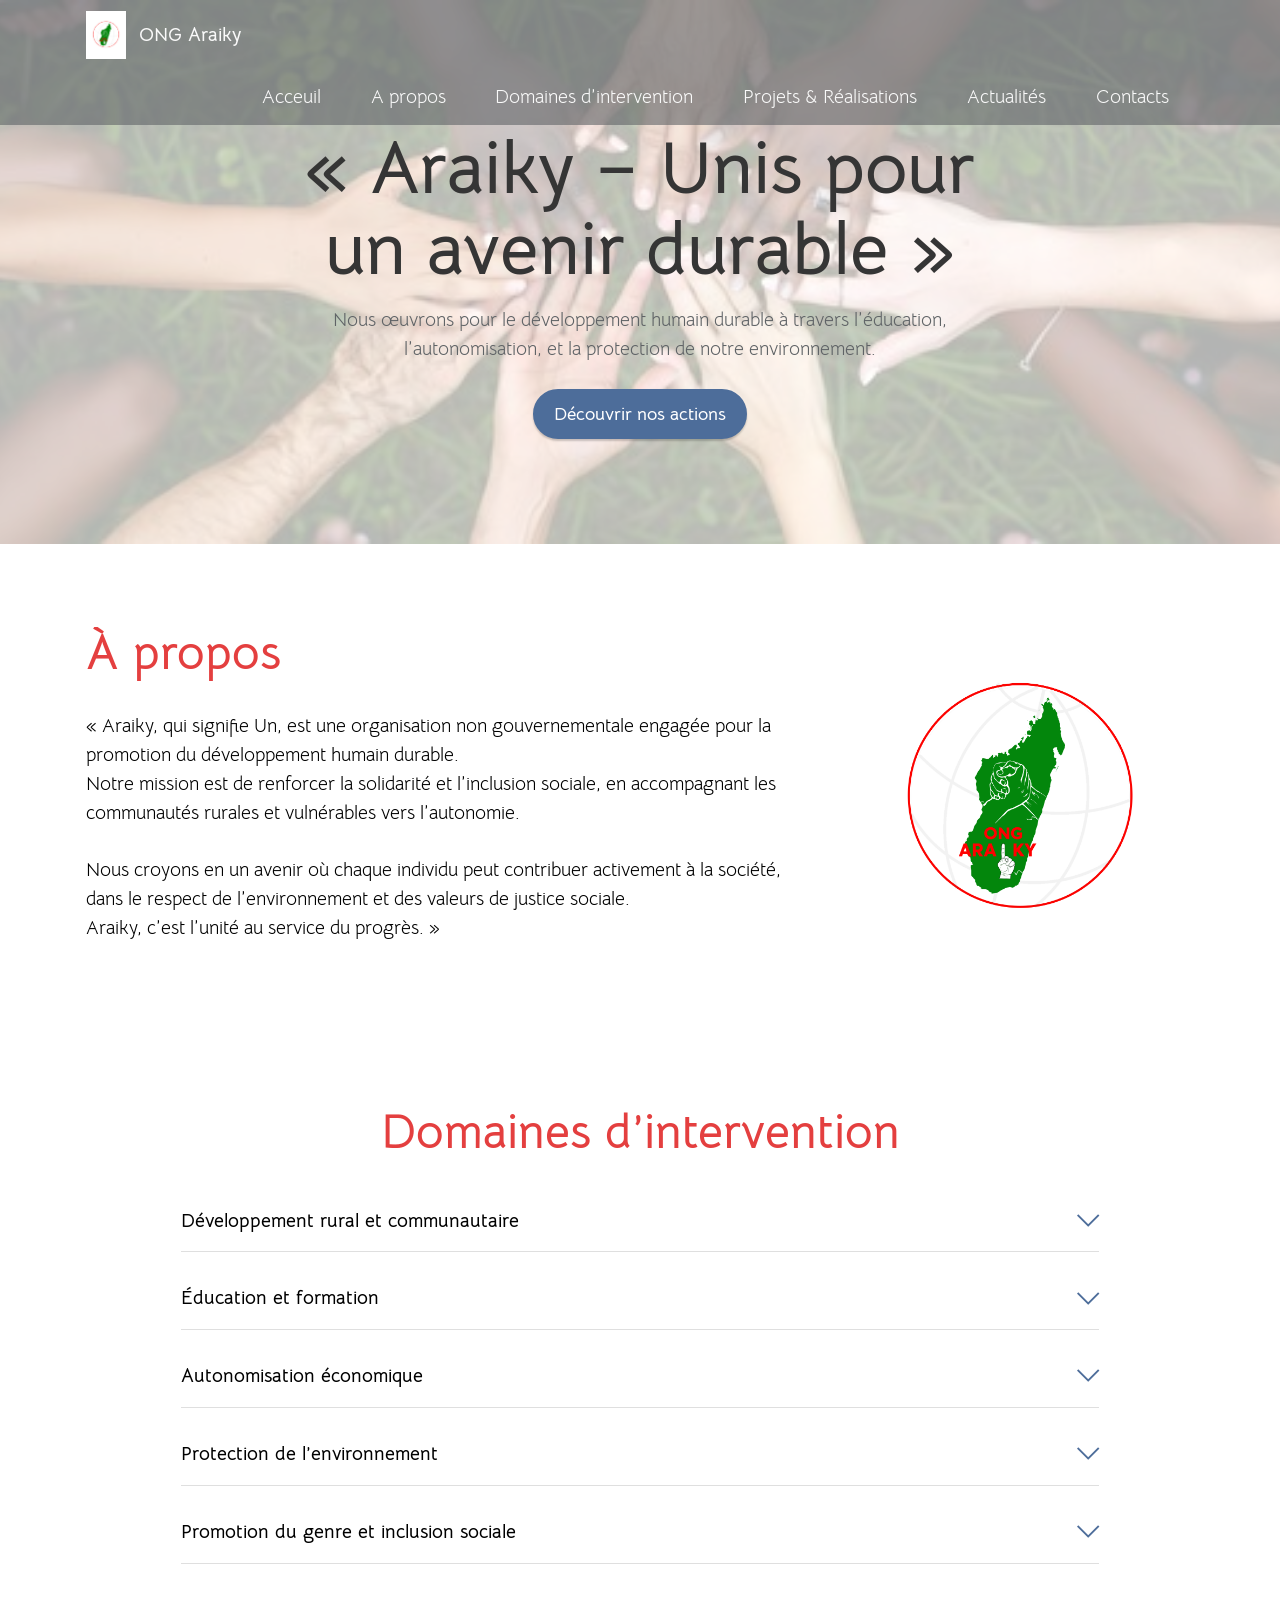
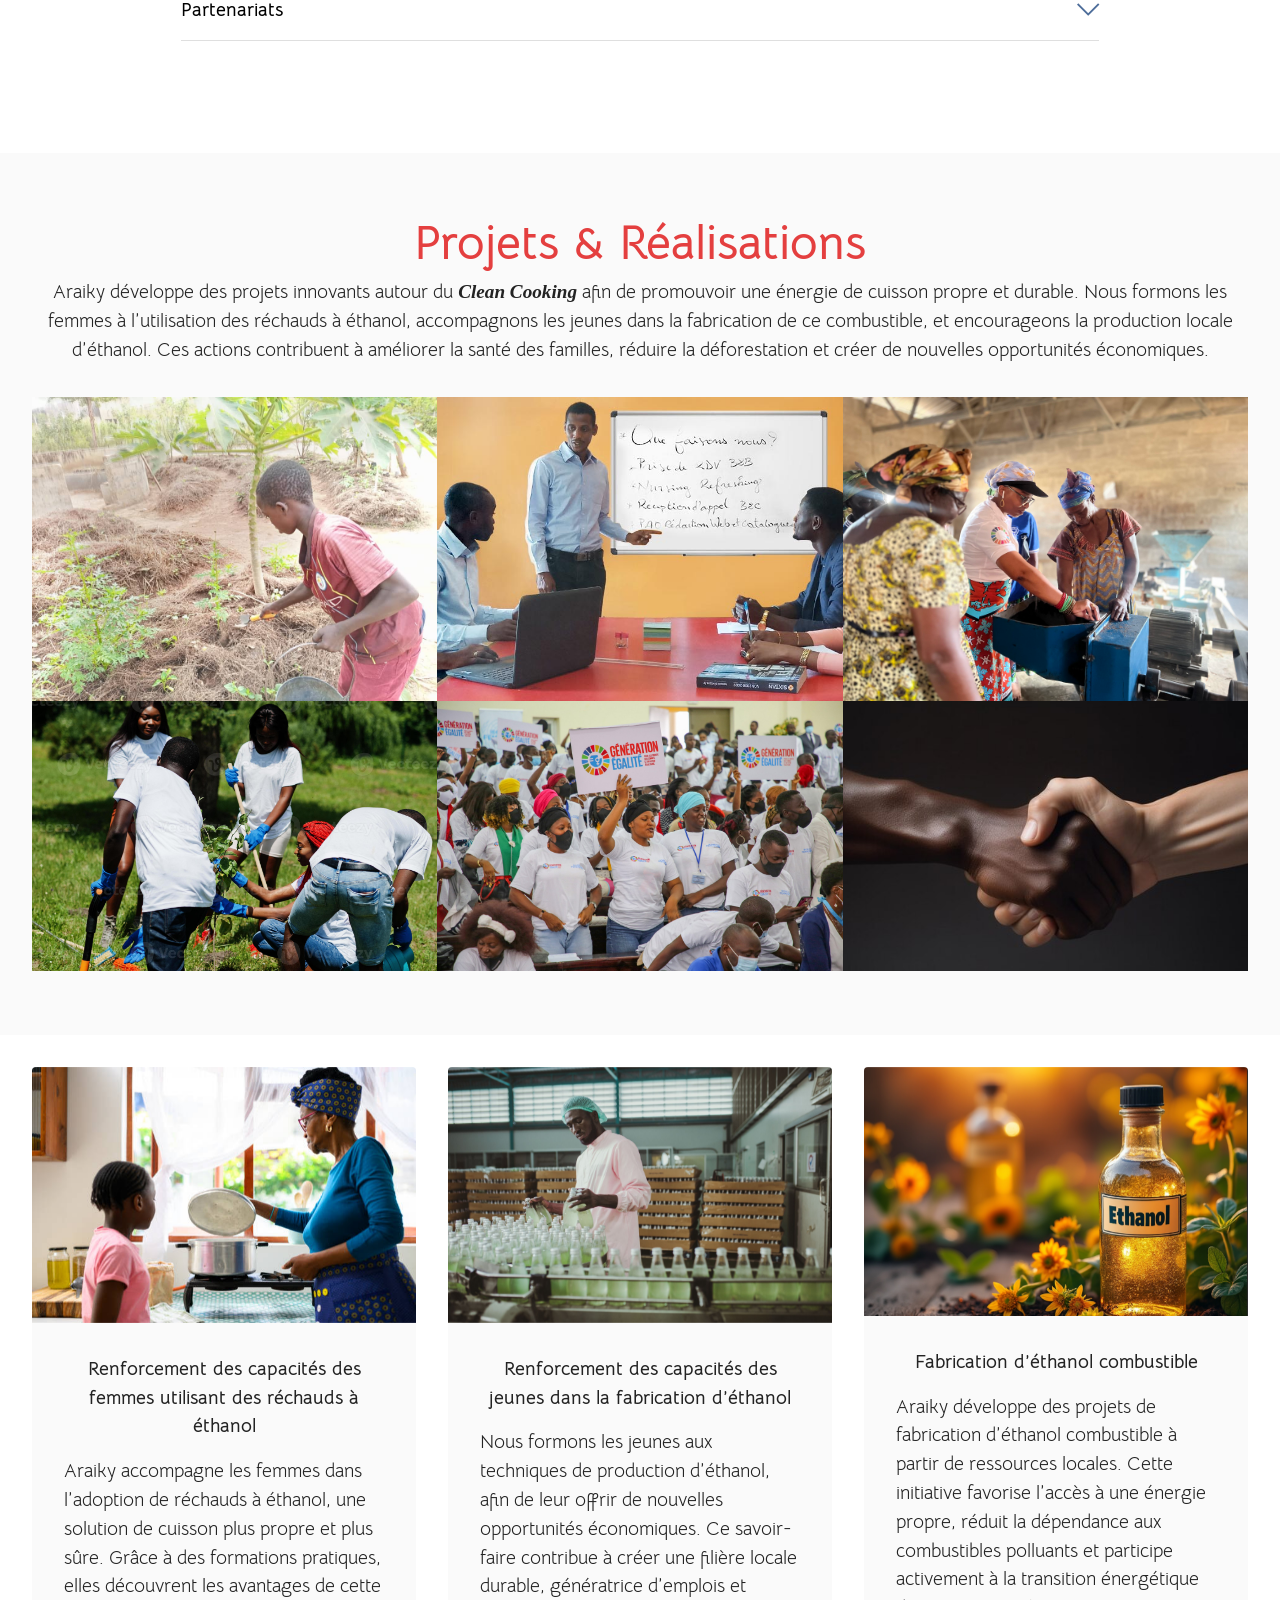
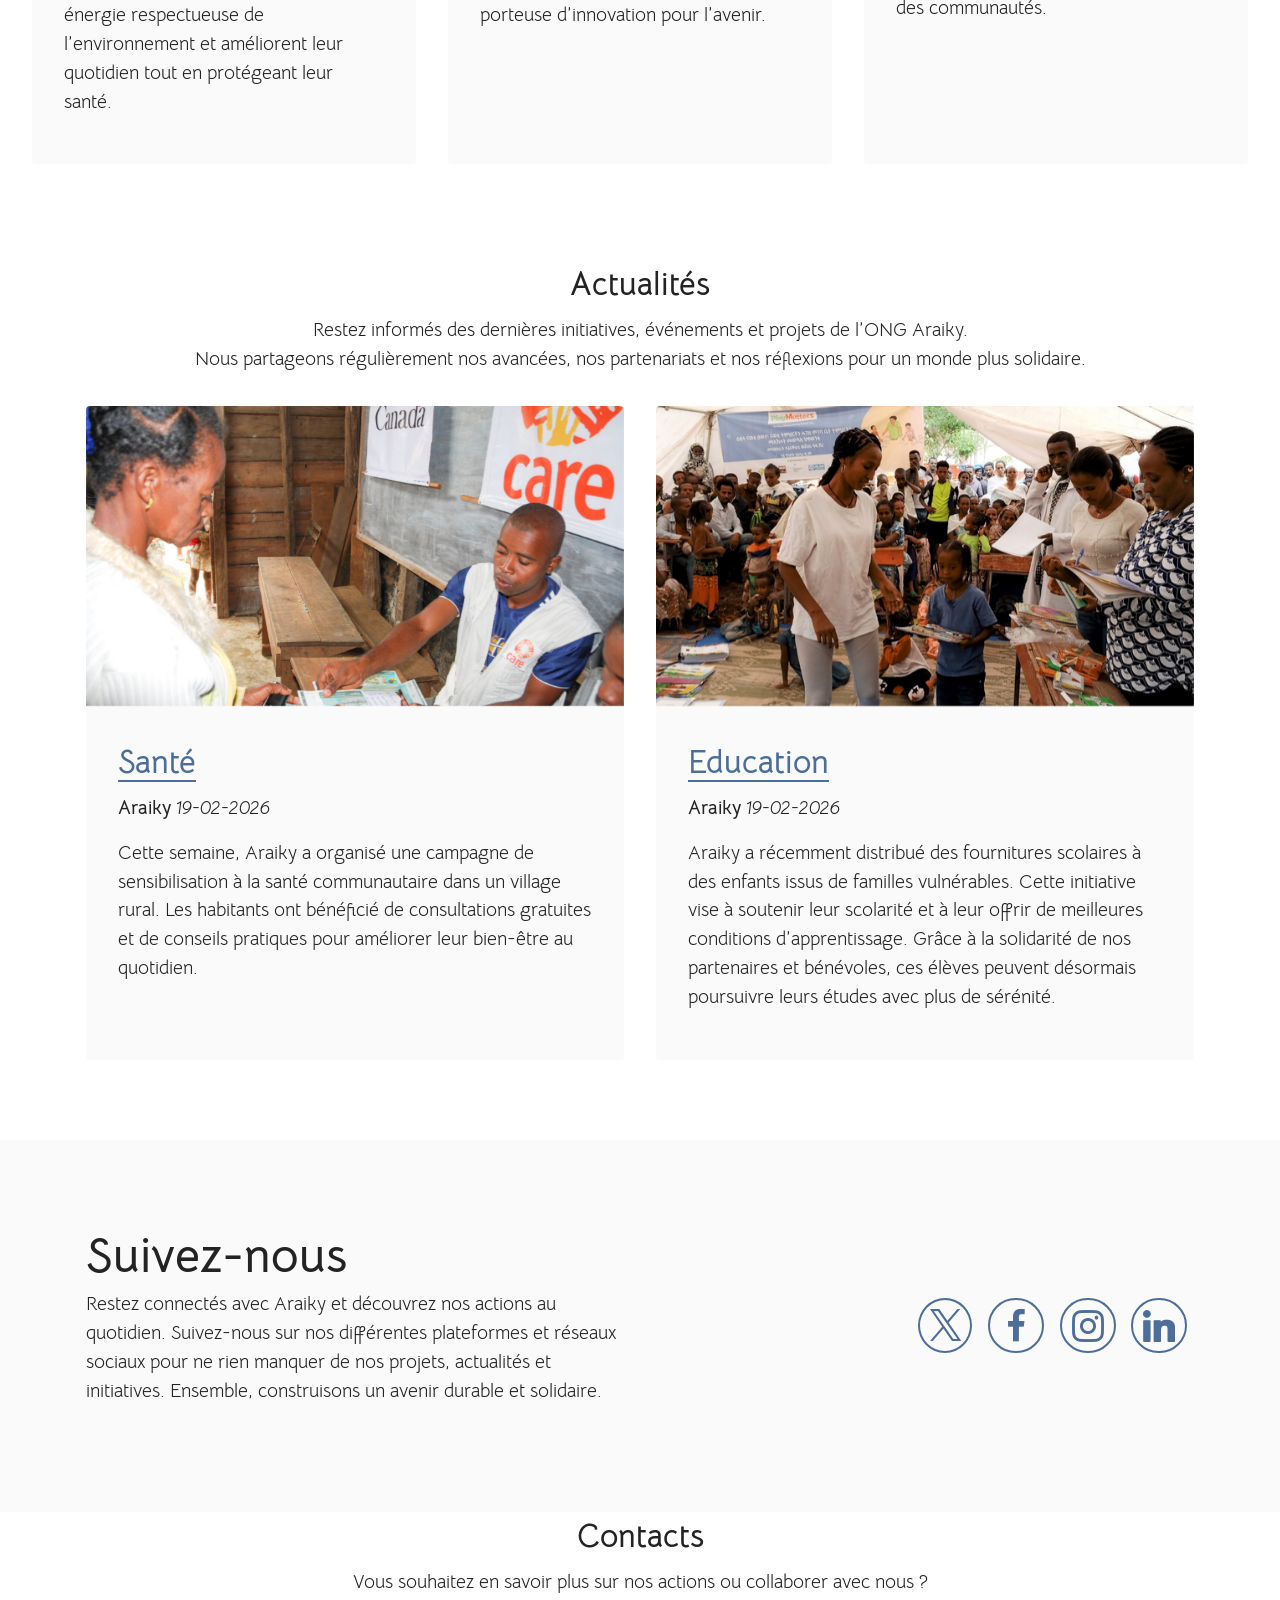
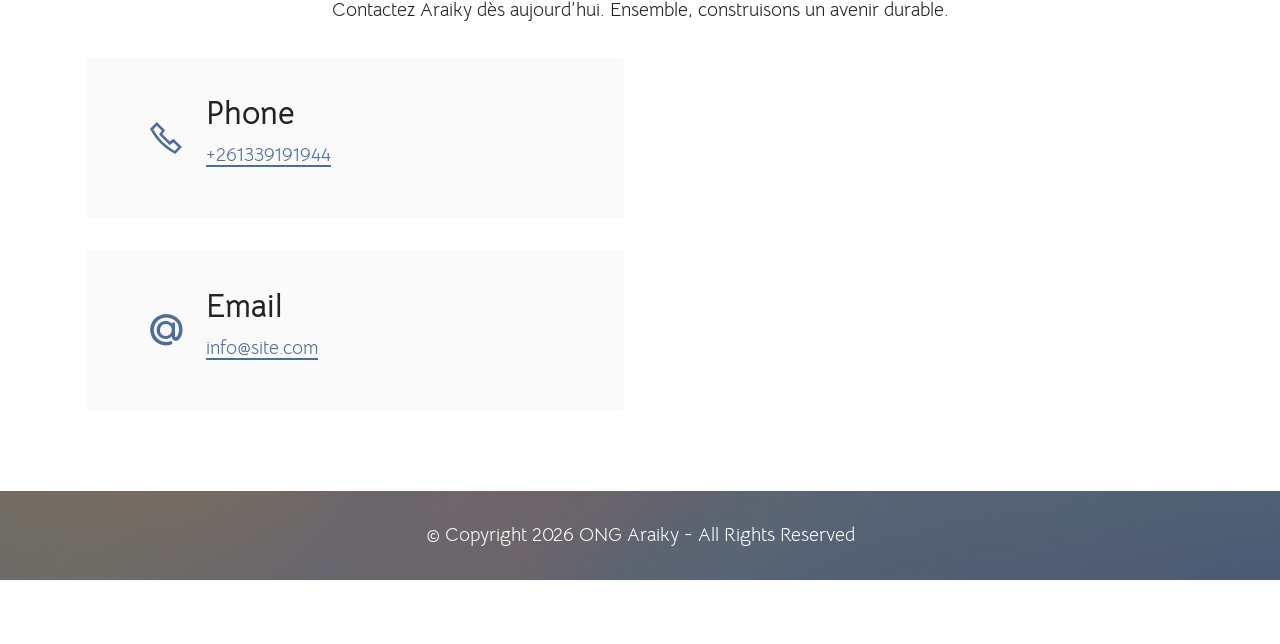
==== commit 515dab3a: "Ajout Ajout" ====
--- a/index.html
+++ b/index.html
@@ -20,7 +20,7 @@
   <link rel="stylesheet" href="assets/theme/css/style.css">
   <link rel="preload" href="https://fonts.googleapis.com/css?family=Bellota+Text:300,300i,400,400i,700,700i&display=swap" as="style" onload="this.onload=null;this.rel='stylesheet'">
   <noscript><link rel="stylesheet" href="https://fonts.googleapis.com/css?family=Bellota+Text:300,300i,400,400i,700,700i&display=swap"></noscript>
-  <link rel="preload" as="style" href="assets/mobirise/css/mbr-additional.css?v=NqqnKA"><link rel="stylesheet" href="assets/mobirise/css/mbr-additional.css?v=NqqnKA" type="text/css">
+  <link rel="preload" as="style" href="assets/mobirise/css/mbr-additional.css?v=zHBvF2"><link rel="stylesheet" href="assets/mobirise/css/mbr-additional.css?v=zHBvF2" type="text/css">
 
   
   
@@ -51,7 +51,7 @@
             </button>
             <div class="collapse navbar-collapse" id="navbarSupportedContent">
                 <ul class="navbar-nav nav-dropdown nav-right" data-app-modern-menu="true"><li class="nav-item"><a class="nav-link link text-white text-primary display-7" href="Acceuil.html#header1-0">Acceuil</a></li><li class="nav-item"><a class="nav-link link text-white text-primary display-7" href="Acceuil.html#features12-6">A propos</a></li>
-                    <li class="nav-item"><a class="nav-link link text-white text-primary display-7" href="Acceuil.html#content17-1">Domaines d’intervention</a></li><li class="nav-item"><a class="nav-link link text-white text-primary display-7" href="Acceuil.html#gallery4-b">Projets &amp; Réalisations</a></li><li class="nav-item"><a class="nav-link link text-white text-primary display-7" href="Acceuil.html#content1-2">Actualités</a></li><li class="nav-item"><a class="nav-link link text-white text-primary display-7" href="Acceuil.html#content1-2">Nous soutenir</a></li>
+                    <li class="nav-item"><a class="nav-link link text-white text-primary display-7" href="Acceuil.html#content17-1">Domaines d’intervention</a></li><li class="nav-item"><a class="nav-link link text-white text-primary display-7" href="Acceuil.html#gallery4-b">Projets &amp; Réalisations</a></li><li class="nav-item"><a class="nav-link link text-white text-primary display-7" href="Acceuil.html#content1-2">Actualités</a></li>
                     <li class="nav-item"><a class="nav-link link text-white text-primary display-7" href="index.html#form5-d">Contacts</a>
                     </li></ul>
                 
@@ -217,12 +217,12 @@
     <div class="container-fluid">
         <div class="mbr-section-head">
             <h3 class="mbr-section-title mbr-fonts-style align-center m-0 display-2"><strong>Projets &amp; Réalisations</strong></h3>
-            <h4 class="mbr-section-subtitle mbr-fonts-style align-center mb-0 mt-2 display-7">Chaque projet mené par Araiky est une pierre ajoutée à l’édifice du développement durable.<div>De la formation des jeunes à la mise en place de solutions écologiques, nos réalisations témoignent de notre engagement concret sur le terrain.</div><div>Découvrez en images et témoignages les actions qui transforment des vies.</div></h4>
+            <h4 class="mbr-section-subtitle mbr-fonts-style align-center mb-0 mt-2 display-7">Araiky développe des projets innovants autour du <em><strong>Clean Cooking </strong></em>afin de promouvoir une énergie de cuisson propre et durable. Nous formons les femmes à l’utilisation des réchauds à éthanol, accompagnons les jeunes dans la fabrication de ce combustible, et encourageons la production locale d’éthanol. Ces actions contribuent à améliorer la santé des familles, réduire la déforestation et créer de nouvelles opportunités économiques.</h4>
         </div>
         <div class="row mbr-gallery mt-4">
             <div class="col-12 col-md-6 col-lg-4 item gallery-image">
-                <div class="item-wrapper" data-toggle="modal" data-bs-toggle="modal" data-target="#vbF7xs5CYJ-modal" data-bs-target="#vbF7xs5CYJ-modal">
-                    <img class="w-100" src="assets/images/37ef01ee-b903-4f22-8502-04e2b8e76fda.jpeg" alt="Mobirise Website Builder" data-slide-to="0" data-bs-slide-to="0" data-target="#lb-vbF7xs5CYJ" data-bs-target="#lb-vbF7xs5CYJ">
+                <div class="item-wrapper" data-toggle="modal" data-bs-toggle="modal" data-target="#vbFIBJ9EkM-modal" data-bs-target="#vbFIBJ9EkM-modal">
+                    <img class="w-100" src="assets/images/37ef01ee-b903-4f22-8502-04e2b8e76fda.jpeg" alt="" data-slide-to="0" data-bs-slide-to="0" data-target="#lb-vbFIBJ9EkM" data-bs-target="#lb-vbFIBJ9EkM">
                     <div class="icon-wrapper">
                         <span class="mobi-mbri mobi-mbri-search mbr-iconfont mbr-iconfont-btn"></span>
                     </div>
@@ -230,8 +230,8 @@
                 
             </div>
             <div class="col-12 col-md-6 col-lg-4 item gallery-image">
-                <div class="item-wrapper" data-toggle="modal" data-bs-toggle="modal" data-target="#vbF7xs5CYJ-modal" data-bs-target="#vbF7xs5CYJ-modal">
-                    <img class="w-100" src="assets/images/formationpro.jpg" alt="Mobirise Website Builder" data-slide-to="1" data-bs-slide-to="1" data-target="#lb-vbF7xs5CYJ" data-bs-target="#lb-vbF7xs5CYJ">
+                <div class="item-wrapper" data-toggle="modal" data-bs-toggle="modal" data-target="#vbFIBJ9EkM-modal" data-bs-target="#vbFIBJ9EkM-modal">
+                    <img class="w-100" src="assets/images/formationpro.jpg" alt="" data-slide-to="1" data-bs-slide-to="1" data-target="#lb-vbFIBJ9EkM" data-bs-target="#lb-vbFIBJ9EkM">
                     <div class="icon-wrapper">
                         <span class="mobi-mbri mobi-mbri-search mbr-iconfont mbr-iconfont-btn"></span>
                     </div>
@@ -239,8 +239,8 @@
                 
             </div>
             <div class="col-12 col-md-6 col-lg-4 item gallery-image">
-                <div class="item-wrapper" data-toggle="modal" data-bs-toggle="modal" data-target="#vbF7xs5CYJ-modal" data-bs-target="#vbF7xs5CYJ-modal">
-                    <img class="w-100" src="assets/images/53597784047-56539a16d4-k.jpg" alt="Mobirise Website Builder" data-slide-to="2" data-bs-slide-to="2" data-target="#lb-vbF7xs5CYJ" data-bs-target="#lb-vbF7xs5CYJ">
+                <div class="item-wrapper" data-toggle="modal" data-bs-toggle="modal" data-target="#vbFIBJ9EkM-modal" data-bs-target="#vbFIBJ9EkM-modal">
+                    <img class="w-100" src="assets/images/53597784047-56539a16d4-k.jpg" alt="" data-slide-to="2" data-bs-slide-to="2" data-target="#lb-vbFIBJ9EkM" data-bs-target="#lb-vbFIBJ9EkM">
                     <div class="icon-wrapper">
                         <span class="mobi-mbri mobi-mbri-search mbr-iconfont mbr-iconfont-btn"></span>
                     </div>
@@ -248,24 +248,24 @@
                 
             </div>
             <div class="col-12 col-md-6 col-lg-4 item gallery-image">
-                <div class="item-wrapper" data-toggle="modal" data-bs-toggle="modal" data-target="#vbF7xs5CYJ-modal" data-bs-target="#vbF7xs5CYJ-modal">
-                    <img class="w-100" src="assets/images/group-of-happy-african-volunteers-planting-tree-in-park-africa-volunteering-charity-people-and-ecology-concept-photo.jpg" alt="Mobirise Website Builder" data-slide-to="3" data-bs-slide-to="3" data-target="#lb-vbF7xs5CYJ" data-bs-target="#lb-vbF7xs5CYJ">
+                <div class="item-wrapper" data-toggle="modal" data-bs-toggle="modal" data-target="#vbFIBJ9EkM-modal" data-bs-target="#vbFIBJ9EkM-modal">
+                    <img class="w-100" src="assets/images/group-of-happy-african-volunteers-planting-tree-in-park-africa-volunteering-charity-people-and-ecology-concept-photo.jpg" alt="" data-slide-to="3" data-bs-slide-to="3" data-target="#lb-vbFIBJ9EkM" data-bs-target="#lb-vbFIBJ9EkM">
                     <div class="icon-wrapper">
                         <span class="mobi-mbri mobi-mbri-search mbr-iconfont mbr-iconfont-btn"></span>
                     </div>
                 </div>
                 
             </div><div class="col-12 col-md-6 col-lg-4 item gallery-image">
-                <div class="item-wrapper" data-toggle="modal" data-bs-toggle="modal" data-target="#vbF7xs5CYJ-modal" data-bs-target="#vbF7xs5CYJ-modal">
-                    <img class="w-100" src="assets/images/ph.femmes-egalite-de-genre-scaled.jpg" alt="Mobirise Website Builder" data-slide-to="4" data-bs-slide-to="4" data-target="#lb-vbF7xs5CYJ" data-bs-target="#lb-vbF7xs5CYJ">
+                <div class="item-wrapper" data-toggle="modal" data-bs-toggle="modal" data-target="#vbFIBJ9EkM-modal" data-bs-target="#vbFIBJ9EkM-modal">
+                    <img class="w-100" src="assets/images/ph.femmes-egalite-de-genre-scaled.jpg" alt="" data-slide-to="4" data-bs-slide-to="4" data-target="#lb-vbFIBJ9EkM" data-bs-target="#lb-vbFIBJ9EkM">
                     <div class="icon-wrapper">
                         <span class="mobi-mbri mobi-mbri-search mbr-iconfont mbr-iconfont-btn"></span>
                     </div>
                 </div>
                 
             </div><div class="col-12 col-md-6 col-lg-4 item gallery-image">
-                <div class="item-wrapper" data-toggle="modal" data-bs-toggle="modal" data-target="#vbF7xs5CYJ-modal" data-bs-target="#vbF7xs5CYJ-modal">
-                    <img class="w-100" src="assets/images/two-hands-shaking-with-one-another-664644.jpg" alt="Mobirise Website Builder" data-slide-to="5" data-bs-slide-to="5" data-target="#lb-vbF7xs5CYJ" data-bs-target="#lb-vbF7xs5CYJ">
+                <div class="item-wrapper" data-toggle="modal" data-bs-toggle="modal" data-target="#vbFIBJ9EkM-modal" data-bs-target="#vbFIBJ9EkM-modal">
+                    <img class="w-100" src="assets/images/two-hands-shaking-with-one-another-664644.jpg" alt="" data-slide-to="5" data-bs-slide-to="5" data-target="#lb-vbFIBJ9EkM" data-bs-target="#lb-vbFIBJ9EkM">
                     <div class="icon-wrapper">
                         <span class="mobi-mbri mobi-mbri-search mbr-iconfont mbr-iconfont-btn"></span>
                     </div>
@@ -274,11 +274,11 @@
             </div>
         </div>
 
-        <div class="modal mbr-slider" tabindex="-1" role="dialog" aria-hidden="true" id="vbF7xs5CYJ-modal">
+        <div class="modal mbr-slider" tabindex="-1" role="dialog" aria-hidden="true" id="vbFIBJ9EkM-modal">
             <div class="modal-dialog" role="document">
                 <div class="modal-content">
                     <div class="modal-body">
-                        <div class="carousel slide" id="lb-vbF7xs5CYJ" data-interval="5000" data-bs-interval="5000">
+                        <div class="carousel slide" id="lb-vbFIBJ9EkM" data-interval="5000" data-bs-interval="5000">
                             <div class="carousel-inner">
                                 <div class="carousel-item active">
                                     <img class="d-block w-100" src="assets/images/37ef01ee-b903-4f22-8502-04e2b8e76fda.jpeg" alt="Mobirise Website Builder">
@@ -298,23 +298,73 @@
                                 </div>
                             </div>
                             <ol class="carousel-indicators">
-                                <li data-slide-to="0" data-bs-slide-to="0" class="active" data-target="#lb-vbF7xs5CYJ" data-bs-target="#lb-vbF7xs5CYJ"></li>
-                                <li data-slide-to="1" data-bs-slide-to="1" data-target="#lb-vbF7xs5CYJ" data-bs-target="#lb-vbF7xs5CYJ"></li>
-                                <li data-slide-to="2" data-bs-slide-to="2" data-target="#lb-vbF7xs5CYJ" data-bs-target="#lb-vbF7xs5CYJ"></li>
-                                <li data-slide-to="3" data-bs-slide-to="3" data-target="#lb-vbF7xs5CYJ" data-bs-target="#lb-vbF7xs5CYJ"></li><li data-slide-to="4" data-bs-slide-to="4" data-target="#lb-vbF7xs5CYJ" data-bs-target="#lb-vbF7xs5CYJ"></li><li data-slide-to="5" data-bs-slide-to="5" data-target="#lb-vbF7xs5CYJ" data-bs-target="#lb-vbF7xs5CYJ"></li>
+                                <li data-slide-to="0" data-bs-slide-to="0" class="active" data-target="#lb-vbFIBJ9EkM" data-bs-target="#lb-vbFIBJ9EkM"></li>
+                                <li data-slide-to="1" data-bs-slide-to="1" data-target="#lb-vbFIBJ9EkM" data-bs-target="#lb-vbFIBJ9EkM"></li>
+                                <li data-slide-to="2" data-bs-slide-to="2" data-target="#lb-vbFIBJ9EkM" data-bs-target="#lb-vbFIBJ9EkM"></li>
+                                <li data-slide-to="3" data-bs-slide-to="3" data-target="#lb-vbFIBJ9EkM" data-bs-target="#lb-vbFIBJ9EkM"></li><li data-slide-to="4" data-bs-slide-to="4" data-target="#lb-vbFIBJ9EkM" data-bs-target="#lb-vbFIBJ9EkM"></li><li data-slide-to="5" data-bs-slide-to="5" data-target="#lb-vbFIBJ9EkM" data-bs-target="#lb-vbFIBJ9EkM"></li>
                             </ol>
                             <a role="button" href="" class="close" data-dismiss="modal" data-bs-dismiss="modal" aria-label="Close">
                             </a>
-                            <a class="carousel-control-prev carousel-control" role="button" data-slide="prev" data-bs-slide="prev" href="#lb-vbF7xs5CYJ">
+                            <a class="carousel-control-prev carousel-control" role="button" data-slide="prev" data-bs-slide="prev" href="#lb-vbFIBJ9EkM">
                                 <span class="mobi-mbri mobi-mbri-arrow-prev" aria-hidden="true"></span>
                                 <span class="sr-only visually-hidden">Previous</span>
                             </a>
-                            <a class="carousel-control-next carousel-control" role="button" data-slide="next" data-bs-slide="next" href="#lb-vbF7xs5CYJ">
+                            <a class="carousel-control-next carousel-control" role="button" data-slide="next" data-bs-slide="next" href="#lb-vbFIBJ9EkM">
                                 <span class="mobi-mbri mobi-mbri-arrow-next" aria-hidden="true"></span>
                                 <span class="sr-only visually-hidden">Next</span>
                             </a>
                         </div>
                     </div>
+                </div>
+            </div>
+        </div>
+    </div>
+</section>
+
+<section data-bs-version="5.1" class="gallery3 cid-vbFAHdIgJz" id="gallery3-4">
+    
+    
+    <div class="container-fluid">
+        
+        <div class="row mt-4">
+            
+            <div class="item features-image col-12 col-md-6 col-lg-4 active">
+                <div class="item-wrapper">
+                    <div class="item-img">
+                        <img src="assets/images/istockphoto-1690257269-612x612.jpg" alt="">
+                    </div>
+                    <div class="item-content">
+                        <h5 class="item-title mbr-fonts-style display-7"><strong>Renforcement des capacités des femmes utilisant des réchauds à éthanol</strong></h5>
+                        
+                        <p class="mbr-text mbr-fonts-style mt-3 display-7">Araiky accompagne les femmes dans l’adoption de réchauds à éthanol, une solution de cuisson plus propre et plus sûre. Grâce à des formations pratiques, elles découvrent les avantages de cette énergie respectueuse de l’environnement et améliorent leur quotidien tout en protégeant leur santé.<br></p>
+                    </div>
+                    
+                </div>
+            </div>
+            <div class="item features-image col-12 col-md-6 col-lg-4">
+                <div class="item-wrapper">
+                    <div class="item-img">
+                        <img src="assets/images/r-1.jpg" alt="">
+                    </div>
+                    <div class="item-content">
+                        <h5 class="item-title mbr-fonts-style display-7"><strong>Renforcement des capacités des jeunes dans la fabrication d’éthanol</strong></h5>
+                        
+                        <p class="mbr-text mbr-fonts-style mt-3 display-7">Nous formons les jeunes aux techniques de production d’éthanol, afin de leur offrir de nouvelles opportunités économiques. Ce savoir-faire contribue à créer une filière locale durable, génératrice d’emplois et porteuse d’innovation pour l’avenir.<br></p>
+                    </div>
+                    
+                </div>
+            </div>
+            <div class="item features-image col-12 col-md-6 col-lg-4">
+                <div class="item-wrapper">
+                    <div class="item-img">
+                        <img src="assets/images/capture-dcran-2026.png" alt="" title="">
+                    </div>
+                    <div class="item-content">
+                        <h5 class="item-title mbr-fonts-style display-7"><strong>Fabrication d’éthanol combustible</strong></h5>
+                        
+                        <p class="mbr-text mbr-fonts-style mt-3 display-7">Araiky développe des projets de fabrication d’éthanol combustible à partir de ressources locales. Cette initiative favorise l’accès à une énergie propre, réduit la dépendance aux combustibles polluants et participe activement à la transition énergétique des communautés.<br></p>
+                    </div>
+                    
                 </div>
             </div>
         </div>
@@ -423,7 +473,7 @@
                         <h6 class="card-title mbr-fonts-style mb-1 display-5">
                             <strong>Phone</strong>
                         </h6>
-                        <p class="mbr-text mbr-fonts-style display-7"><a href="tel:+261339191944" class="text-primary">+231339191944</a></p>
+                        <p class="mbr-text mbr-fonts-style display-7"><a href="tel:+261339191944" class="text-primary">+261339191944</a></p>
                     </div>
                 </div>
                 <div class="card-wrapper">
@@ -462,7 +512,7 @@
             </div>
         </div>
     </div>
-</section><section class="display-7" style="padding: 0;align-items: center;justify-content: center;flex-wrap: wrap;    align-content: center;display: flex;position: relative;height: 4rem;"><a href="https://mobiri.se/" style="flex: 1 1;height: 4rem;position: absolute;width: 100%;z-index: 1;"><img alt="" style="height: 4rem;" src="[data-uri]"></a><p style="margin: 0;text-align: center;" class="display-7">&#8204;</p><a style="z-index:1" href="https://mobirise.com/builder/no-code-website-builder.html">No Code Website Builder</a></section><script src="assets/bootstrap/js/bootstrap.bundle.min.js"></script>  <script src="assets/smoothscroll/smooth-scroll.js"></script>  <script src="assets/ytplayer/index.js"></script>  <script src="assets/dropdown/js/navbar-dropdown.js"></script>  <script src="assets/mbr-switch-arrow/mbr-switch-arrow.js"></script>  <script src="assets/sociallikes/social-likes.js"></script>  <script src="assets/theme/js/script.js"></script>  
+</section><section class="display-7" style="padding: 0;align-items: center;justify-content: center;flex-wrap: wrap;    align-content: center;display: flex;position: relative;height: 4rem;"><a href="https://mobiri.se/" style="flex: 1 1;height: 4rem;position: absolute;width: 100%;z-index: 1;"><img alt="" style="height: 4rem;" src="[data-uri]"></a><p style="margin: 0;text-align: center;" class="display-7">&#8204;</p><a style="z-index:1" href="https://mobirise.com/builder/ai-website-maker.html">Best AI Website Maker</a></section><script src="assets/bootstrap/js/bootstrap.bundle.min.js"></script>  <script src="assets/smoothscroll/smooth-scroll.js"></script>  <script src="assets/ytplayer/index.js"></script>  <script src="assets/dropdown/js/navbar-dropdown.js"></script>  <script src="assets/mbr-switch-arrow/mbr-switch-arrow.js"></script>  <script src="assets/sociallikes/social-likes.js"></script>  <script src="assets/theme/js/script.js"></script>  
   
   
  <div id="scrollToTop" class="scrollToTop mbr-arrow-up"><a style="text-align: center;"><i class="mbr-arrow-up-icon mbr-arrow-up-icon-cm cm-icon cm-icon-smallarrow-up"></i></a></div>
--- a/assets/mobirise/css/mbr-additional.css
+++ b/assets/mobirise/css/mbr-additional.css
@@ -1145,8 +1145,8 @@
   color: #e43f3f;
 }
 .cid-sFGSX04rSl {
-  padding-top: 6rem;
-  padding-bottom: 6rem;
+  padding-top: 4rem;
+  padding-bottom: 4rem;
   background-color: #fafafa;
 }
 .cid-sFGSX04rSl .row {
@@ -1408,6 +1408,57 @@
 .cid-sFGSX04rSl H3 {
   color: #e43f3f;
 }
+.cid-vbFAHdIgJz {
+  padding-top: 0rem;
+  padding-bottom: 0rem;
+  background-color: #ffffff;
+}
+.cid-vbFAHdIgJz img,
+.cid-vbFAHdIgJz .item-img {
+  width: 100%;
+}
+.cid-vbFAHdIgJz .item:focus,
+.cid-vbFAHdIgJz span:focus {
+  outline: none;
+}
+.cid-vbFAHdIgJz .item {
+  cursor: pointer;
+  margin-bottom: 2rem;
+}
+.cid-vbFAHdIgJz .item-wrapper {
+  position: relative;
+  border-radius: 4px;
+  background: #fafafa;
+  height: 100%;
+  display: flex;
+  flex-flow: column nowrap;
+}
+@media (min-width: 992px) {
+  .cid-vbFAHdIgJz .item-wrapper .item-content {
+    padding: 2rem;
+  }
+}
+@media (max-width: 991px) {
+  .cid-vbFAHdIgJz .item-wrapper .item-content {
+    padding: 1rem;
+  }
+}
+.cid-vbFAHdIgJz .mbr-section-btn {
+  margin-top: auto !important;
+}
+.cid-vbFAHdIgJz .mbr-section-title {
+  color: #232323;
+}
+.cid-vbFAHdIgJz .mbr-text,
+.cid-vbFAHdIgJz .mbr-section-btn {
+  text-align: left;
+}
+.cid-vbFAHdIgJz .item-title {
+  text-align: center;
+}
+.cid-vbFAHdIgJz .item-subtitle {
+  text-align: center;
+}
 .cid-vbEWG5GuPE {
   padding-top: 4rem;
   padding-bottom: 3rem;
@@ -1508,7 +1559,7 @@
   }
 }
 .cid-vbF0S3ANHe {
-  padding-top: 5rem;
+  padding-top: 0rem;
   padding-bottom: 5rem;
   background: #ffffff;
 }
--- a/assets/mobirise/css/mbr-additional.css
+++ b/assets/mobirise/css/mbr-additional.css
@@ -1145,8 +1145,8 @@
   color: #e43f3f;
 }
 .cid-sFGSX04rSl {
-  padding-top: 6rem;
-  padding-bottom: 6rem;
+  padding-top: 4rem;
+  padding-bottom: 4rem;
   background-color: #fafafa;
 }
 .cid-sFGSX04rSl .row {
@@ -1408,6 +1408,57 @@
 .cid-sFGSX04rSl H3 {
   color: #e43f3f;
 }
+.cid-vbFAHdIgJz {
+  padding-top: 0rem;
+  padding-bottom: 0rem;
+  background-color: #ffffff;
+}
+.cid-vbFAHdIgJz img,
+.cid-vbFAHdIgJz .item-img {
+  width: 100%;
+}
+.cid-vbFAHdIgJz .item:focus,
+.cid-vbFAHdIgJz span:focus {
+  outline: none;
+}
+.cid-vbFAHdIgJz .item {
+  cursor: pointer;
+  margin-bottom: 2rem;
+}
+.cid-vbFAHdIgJz .item-wrapper {
+  position: relative;
+  border-radius: 4px;
+  background: #fafafa;
+  height: 100%;
+  display: flex;
+  flex-flow: column nowrap;
+}
+@media (min-width: 992px) {
+  .cid-vbFAHdIgJz .item-wrapper .item-content {
+    padding: 2rem;
+  }
+}
+@media (max-width: 991px) {
+  .cid-vbFAHdIgJz .item-wrapper .item-content {
+    padding: 1rem;
+  }
+}
+.cid-vbFAHdIgJz .mbr-section-btn {
+  margin-top: auto !important;
+}
+.cid-vbFAHdIgJz .mbr-section-title {
+  color: #232323;
+}
+.cid-vbFAHdIgJz .mbr-text,
+.cid-vbFAHdIgJz .mbr-section-btn {
+  text-align: left;
+}
+.cid-vbFAHdIgJz .item-title {
+  text-align: center;
+}
+.cid-vbFAHdIgJz .item-subtitle {
+  text-align: center;
+}
 .cid-vbEWG5GuPE {
   padding-top: 4rem;
   padding-bottom: 3rem;
@@ -1508,7 +1559,7 @@
   }
 }
 .cid-vbF0S3ANHe {
-  padding-top: 5rem;
+  padding-top: 0rem;
   padding-bottom: 5rem;
   background: #ffffff;
 }
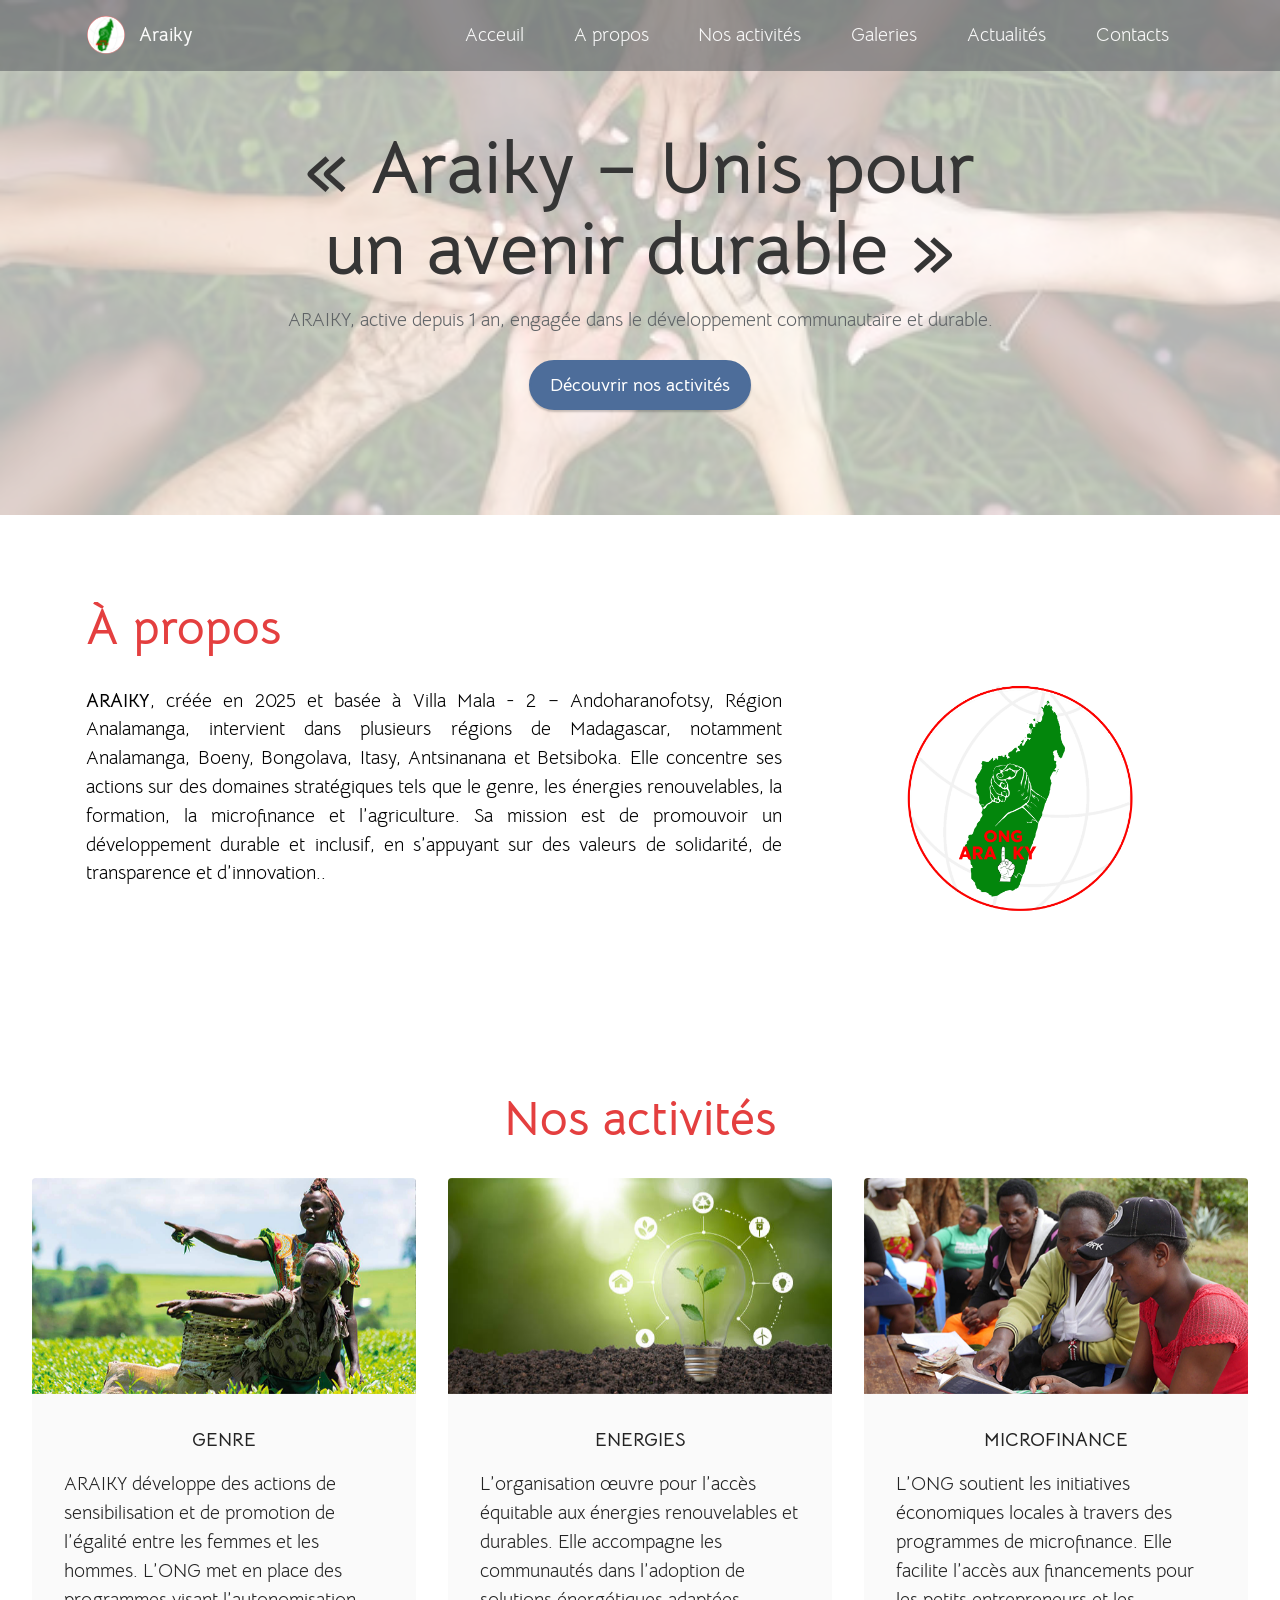
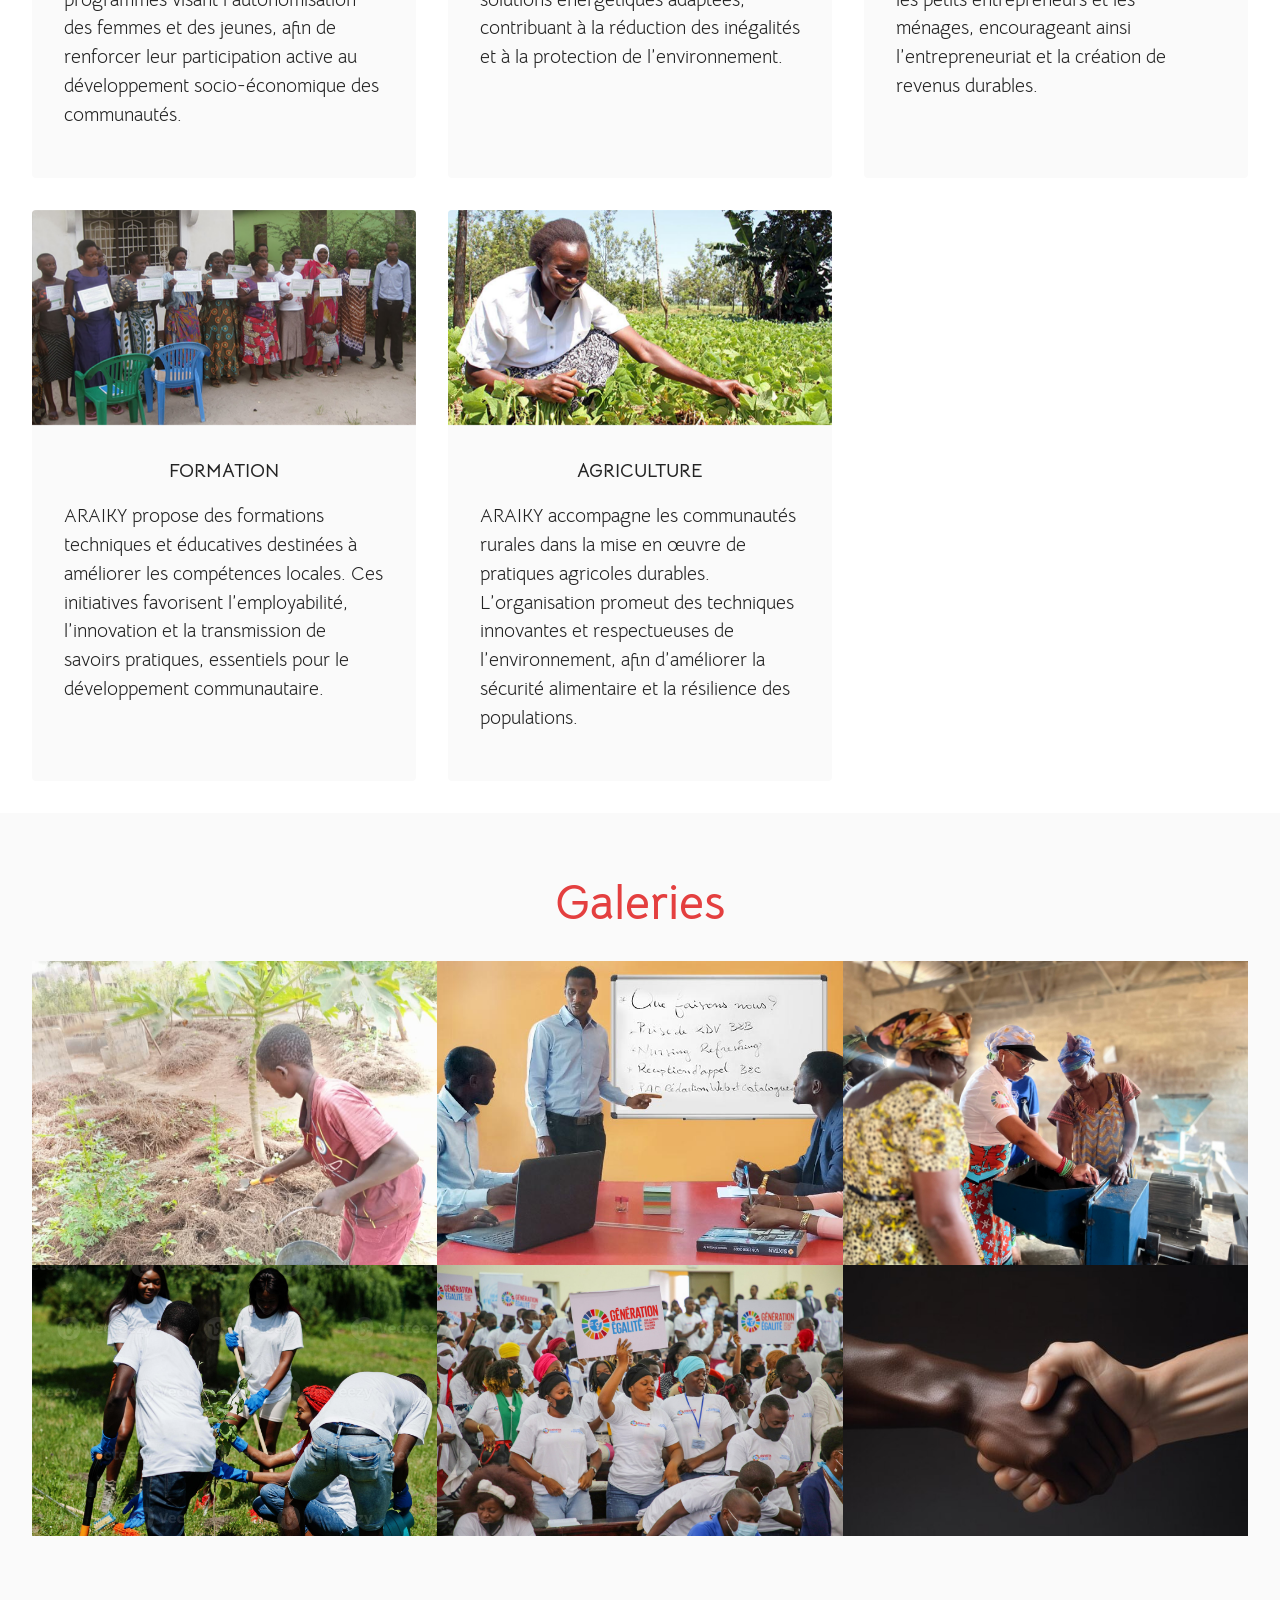
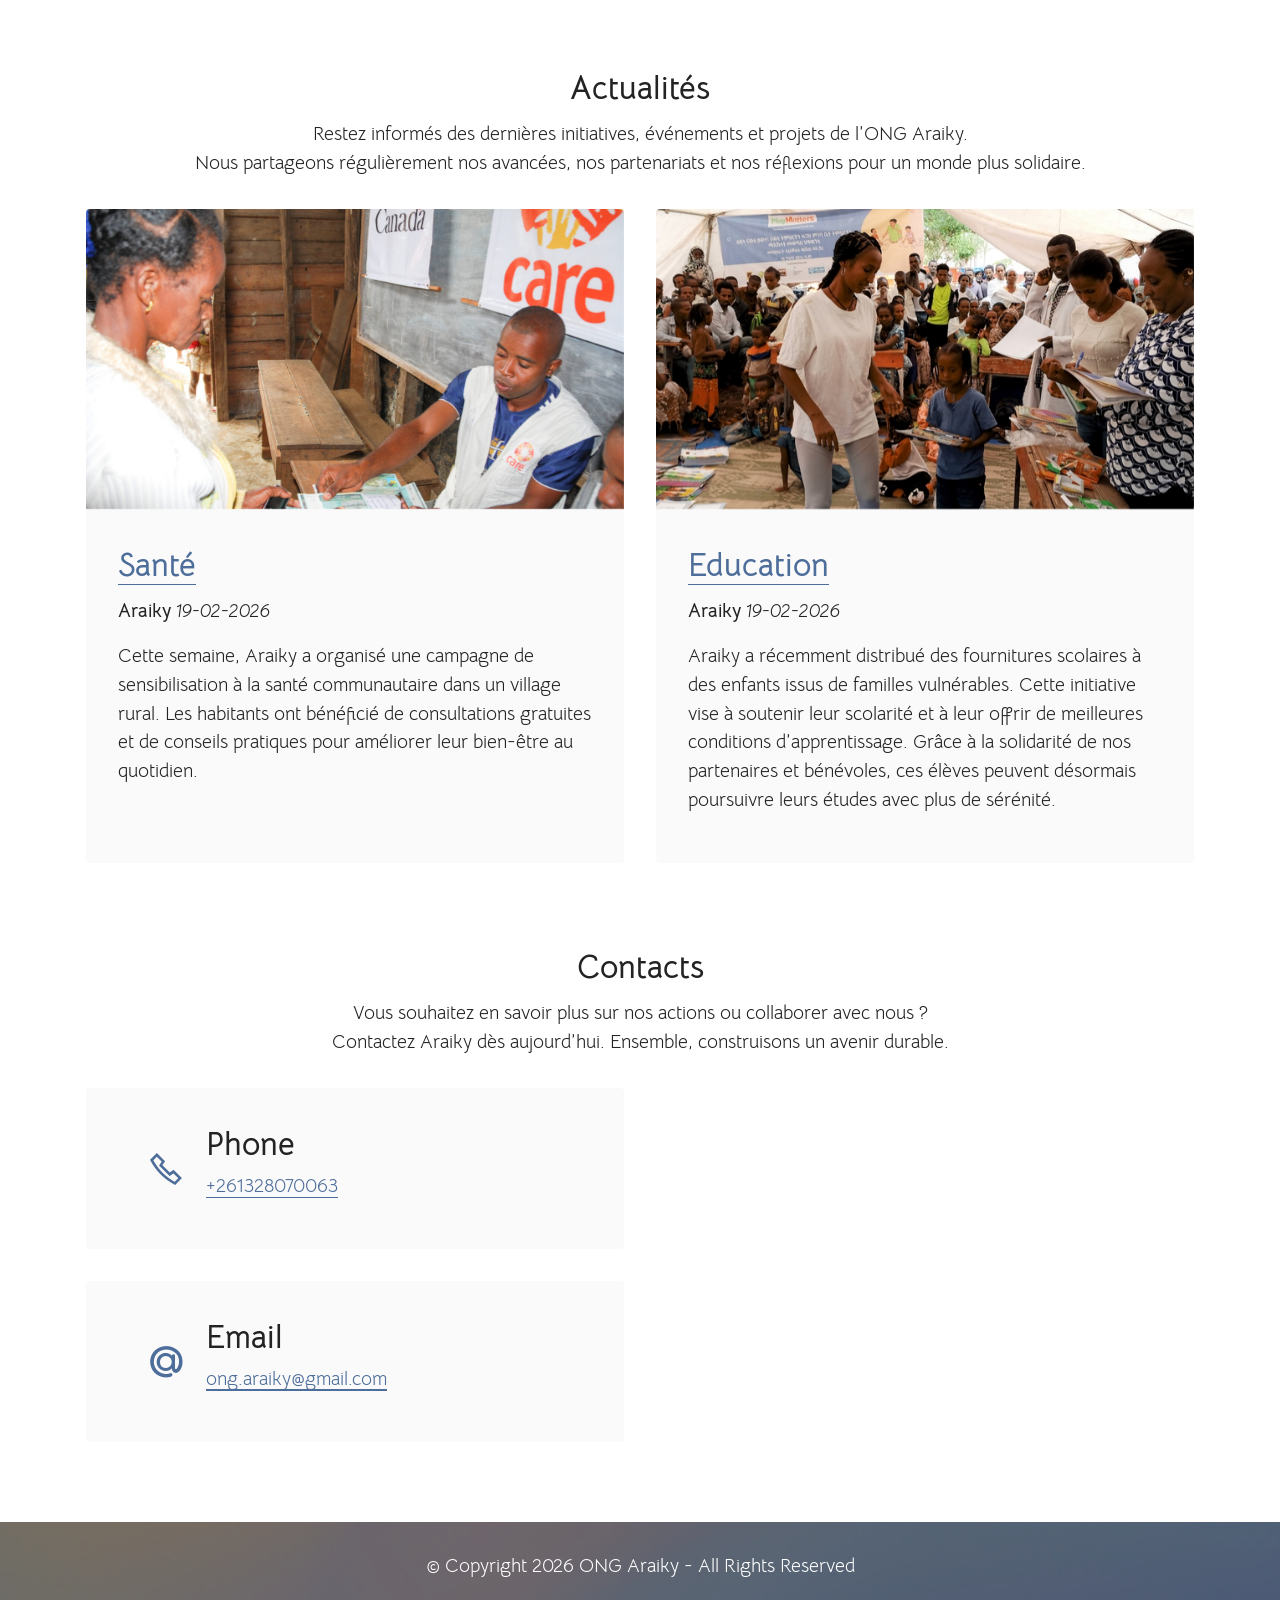
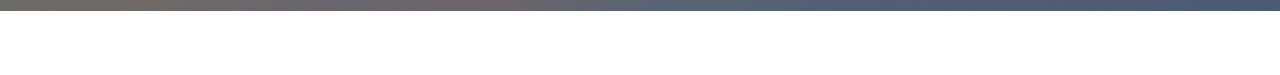
==== commit 4564fe02: "MAJ MAJ" ====
--- a/index.html
+++ b/index.html
@@ -6,13 +6,12 @@
   <meta http-equiv="X-UA-Compatible" content="IE=edge">
   <meta name="generator" content="Mobirise v6.1.5, mobirise.com">
   <meta name="viewport" content="width=device-width, initial-scale=1, minimum-scale=1">
-  <link rel="shortcut icon" href="assets/images/logo-araiky-1.png" type="image/x-icon">
+  <link rel="shortcut icon" href="assets/images/logo-araiky-transparent.png" type="image/x-icon">
   <meta name="description" content="">
   
   
   <title>Acceuil</title>
   <link rel="stylesheet" href="assets/web/assets/mobirise-icons2/mobirise2.css">
-  <link rel="stylesheet" href="assets/web/assets/mobirise-icons/mobirise-icons.css">
   <link rel="stylesheet" href="assets/bootstrap/css/bootstrap.min.css">
   <link rel="stylesheet" href="assets/animatecss/animate.css">
   <link rel="stylesheet" href="assets/dropdown/css/style.css">
@@ -20,7 +19,7 @@
   <link rel="stylesheet" href="assets/theme/css/style.css">
   <link rel="preload" href="https://fonts.googleapis.com/css?family=Bellota+Text:300,300i,400,400i,700,700i&display=swap" as="style" onload="this.onload=null;this.rel='stylesheet'">
   <noscript><link rel="stylesheet" href="https://fonts.googleapis.com/css?family=Bellota+Text:300,300i,400,400i,700,700i&display=swap"></noscript>
-  <link rel="preload" as="style" href="assets/mobirise/css/mbr-additional.css?v=zHBvF2"><link rel="stylesheet" href="assets/mobirise/css/mbr-additional.css?v=zHBvF2" type="text/css">
+  <link rel="preload" as="style" href="assets/mobirise/css/mbr-additional.css?v=8I8R9M"><link rel="stylesheet" href="assets/mobirise/css/mbr-additional.css?v=8I8R9M" type="text/css">
 
   
   
@@ -36,10 +35,10 @@
             <div class="navbar-brand">
                 <span class="navbar-logo">
                     <a href="https://mobiri.se">
-                        <img src="assets/images/logo-araiky-1.png" alt="Mobirise Website Builder" style="height: 3rem;">
+                        <img src="assets/images/logo-araiky-transparent-1.png" alt="Mobirise Website Builder" style="height: 3rem;">
                     </a>
                 </span>
-                <span class="navbar-caption-wrap"><a class="navbar-caption text-white display-7" href="https://mobiri.se">ONG Araiky</a></span>
+                <span class="navbar-caption-wrap"><a class="navbar-caption text-white display-7" href="https://mobiri.se">Araiky</a></span>
             </div>
             <button class="navbar-toggler" type="button" data-toggle="collapse" data-bs-toggle="collapse" data-target="#navbarSupportedContent" data-bs-target="#navbarSupportedContent" aria-controls="navbarNavAltMarkup" aria-expanded="false" aria-label="Toggle navigation">
                 <div class="hamburger">
@@ -50,9 +49,9 @@
                 </div>
             </button>
             <div class="collapse navbar-collapse" id="navbarSupportedContent">
-                <ul class="navbar-nav nav-dropdown nav-right" data-app-modern-menu="true"><li class="nav-item"><a class="nav-link link text-white text-primary display-7" href="Acceuil.html#header1-0">Acceuil</a></li><li class="nav-item"><a class="nav-link link text-white text-primary display-7" href="Acceuil.html#features12-6">A propos</a></li>
-                    <li class="nav-item"><a class="nav-link link text-white text-primary display-7" href="Acceuil.html#content17-1">Domaines d’intervention</a></li><li class="nav-item"><a class="nav-link link text-white text-primary display-7" href="Acceuil.html#gallery4-b">Projets &amp; Réalisations</a></li><li class="nav-item"><a class="nav-link link text-white text-primary display-7" href="Acceuil.html#content1-2">Actualités</a></li>
-                    <li class="nav-item"><a class="nav-link link text-white text-primary display-7" href="index.html#form5-d">Contacts</a>
+                <ul class="navbar-nav nav-dropdown nav-right" data-app-modern-menu="true"><li class="nav-item"><a class="nav-link link text-white text-primary display-7" href="Acceuil.html#header1-0">Acceuil</a></li><li class="nav-item"><a class="nav-link link text-white text-primary display-7" href="index.html#features12-6">A propos</a></li>
+                    <li class="nav-item"><a class="nav-link link text-white text-primary display-7" href="index.html#gallery3-4">Nos activités</a></li><li class="nav-item"><a class="nav-link link text-white text-primary display-7" href="index.html#gallery4-b">Galeries</a></li><li class="nav-item"><a class="nav-link link text-white text-primary display-7" href="index.html#content1-2">Actualités</a></li>
+                    <li class="nav-item"><a class="nav-link link text-white text-primary display-7" href="index.html#footer7-8">Contacts</a>
                     </li></ul>
                 
                 
@@ -72,8 +71,8 @@
             <div class="col-12 col-lg-8">
                 <h1 class="mbr-section-title mbr-fonts-style mb-3 display-1"><strong>« Araiky – Unis pour un avenir durable »</strong></h1>
                 
-                <p class="mbr-text mbr-fonts-style display-7">Nous œuvrons pour le développement humain durable à travers l’éducation, l’autonomisation, et la protection de notre environnement.<br></p>
-                <div class="mbr-section-btn mt-3"><a class="btn btn-primary display-4" href="Acceuil.html#features12-6">Découvrir nos actions</a></div>
+                <p class="mbr-text mbr-fonts-style display-7">ARAIKY, active depuis 1 an, engagée dans le développement communautaire et durable.<br></p>
+                <div class="mbr-section-btn mt-3"><a class="btn btn-primary display-4" href="index.html#gallery4-b">Découvrir nos activités</a></div>
             </div>
         </div>
     </div>
@@ -89,7 +88,7 @@
                 <div class="card-wrapper">
                     <div class="card-box">
                         <h4 class="card-title mbr-fonts-style mb-4 display-2"><strong>À propos</strong></h4>
-                        <p class="mbr-text mbr-fonts-style mb-4 display-7">« Araiky, qui signifie Un, est une organisation non gouvernementale engagée pour la promotion du développement humain durable.<br>Notre mission est de renforcer la solidarité et l’inclusion sociale, en accompagnant les communautés rurales et vulnérables vers l’autonomie.<br><br>Nous croyons en un avenir où chaque individu peut contribuer activement à la société, dans le respect de l’environnement et des valeurs de justice sociale.<br>Araiky, c’est l’unité au service du progrès. »<br></p>
+                        <p class="mbr-text mbr-fonts-style mb-4 display-7"><strong>ARAIKY</strong>, créée en 2025 et basée à Villa Mala - 2 – Andoharanofotsy, Région Analamanga, intervient dans plusieurs régions de Madagascar, notamment Analamanga, Boeny, Bongolava, Itasy, Antsinanana et Betsiboka. Elle concentre ses actions sur des domaines stratégiques tels que le genre, les énergies renouvelables, la formation, la microfinance et l’agriculture. Sa mission est de promouvoir un développement durable et inclusif, en s’appuyant sur des valeurs de solidarité, de transparence et d’innovation..<br><br><br><br></p>
                         
                         
                     </div>
@@ -104,125 +103,98 @@
     </div>
 </section>
 
-<section data-bs-version="5.1" class="content17 cid-vbERljY3jO" id="content17-1">
-
-    
-
-    
-    
-    
-    <div class="container">
-        
-            <div class="row justify-content-center">
-                <div class="col-12 col-md-10">
-                    <div class="section-head align-center mb-4">
-                        <h3 class="mbr-section-title mb-0 mbr-fonts-style display-2"><strong>Domaines d’intervention</strong></h3>
-                        
-                    </div>
-                    
-                    <div id="bootstrap-toggle" class="toggle-panel accordionStyles tab-content">
-                        <div class="card mb-3">
-                            <div class="card-header" role="tab" id="headingOne">
-                                <a role="button" class="collapsed panel-title text-black" data-toggle="collapse" data-bs-toggle="collapse" data-core="" href="#collapse1_14" aria-expanded="false" aria-controls="collapse1">
-                                    <h6 class="panel-title-edit mbr-fonts-style mb-0 display-7"><strong>Développement rural et communautaire</strong></h6>
-                                    <span class="sign mbr-iconfont mbri-arrow-down"></span>
-                                </a>
-                            </div>
-                            <div id="collapse1_14" class="panel-collapse noScroll collapse" role="tabpanel" aria-labelledby="headingOne">
-                                <div class="panel-body">
-                                    <p class="mbr-fonts-style panel-text display-7">Araiky accompagne les communautés rurales dans la mise en place de projets durables qui renforcent leur autonomie. Nous favorisons la participation active des habitants, en valorisant leurs savoirs locaux et en créant des solutions adaptées à leurs besoins. L’objectif est de bâtir des villages résilients, capables de répondre aux défis sociaux et économiques tout en préservant leur identité culturelle.</p>
-                                </div>
-                            </div>
-                        </div>
-                        <div class="card mb-3">
-                            <div class="card-header" role="tab" id="headingTwo">
-                                <a role="button" class="collapsed panel-title text-black" data-toggle="collapse" data-bs-toggle="collapse" data-core="" href="#collapse2_14" aria-expanded="false" aria-controls="collapse2">
-                                    <h6 class="panel-title-edit mbr-fonts-style mb-0 display-7"><strong>Éducation et formation</strong></h6>
-                                    <span class="sign mbr-iconfont mbri-arrow-down"></span>
-                                </a>
-
-                            </div>
-                            <div id="collapse2_14" class="panel-collapse noScroll collapse" role="tabpanel" aria-labelledby="headingTwo">
-                                <div class="panel-body">
-                                    <p class="mbr-fonts-style panel-text display-7">L’éducation est au cœur de notre mission. Nous organisons des programmes de formation pour les jeunes et les adultes, afin de leur offrir des compétences utiles et valorisables sur le marché du travail. Araiky croit que l’accès à l’éducation est une clé essentielle pour briser le cycle de la pauvreté et ouvrir la voie à un avenir meilleur pour chaque individu.</p>
-                                </div>
-                            </div>
-                        </div>
-                        <div class="card mb-3">
-                            <div class="card-header" role="tab" id="headingThree">
-                                <a role="button" class="collapsed panel-title text-black" data-toggle="collapse" data-bs-toggle="collapse" data-core="" href="#collapse3_14" aria-expanded="false" aria-controls="collapse3">
-                                    <h6 class="panel-title-edit mbr-fonts-style mb-0 display-7"><strong>Autonomisation économique</strong></h6>
-                                    <span class="sign mbr-iconfont mbri-arrow-down"></span>
-                                </a>
-                            </div>
-                            <div id="collapse3_14" class="panel-collapse noScroll collapse" role="tabpanel" aria-labelledby="headingThree">
-                                <div class="panel-body">
-                                    <p class="mbr-fonts-style panel-text display-7">Nous soutenons les initiatives économiques locales en offrant un accompagnement technique et financier aux populations vulnérables. Grâce à des projets de micro-entrepreneuriat et de formation professionnelle, Araiky aide les familles à générer des revenus stables et à améliorer leurs conditions de vie. L’autonomie économique est une étape cruciale vers la dignité et l’indépendance.</p>
-                                </div>
-                            </div>
-                        </div>
-                        <div class="card mb-3">
-                            <div class="card-header" role="tab" id="headingThree">
-                                <a role="button" class="collapsed panel-title text-black" data-toggle="collapse" data-bs-toggle="collapse" data-core="" href="#collapse4_14" aria-expanded="false" aria-controls="collapse4">
-                                    <h6 class="panel-title-edit mbr-fonts-style mb-0 display-7"><strong>Protection de l’environnement</strong></h6>
-                                    <span class="sign mbr-iconfont mbri-arrow-down"></span>
-                                </a>
-                            </div>
-                            <div id="collapse4_14" class="panel-collapse noScroll collapse" role="tabpanel" aria-labelledby="headingThree">
-                                <div class="panel-body">
-                                    <p class="mbr-fonts-style panel-text display-7">
-                                       Araiky s’engage pour la préservation de notre planète en promouvant des pratiques respectueuses de l’environnement. Nous sensibilisons les communautés à l’importance de la biodiversité et encourageons l’utilisation de solutions écologiques dans l’agriculture, l’énergie et la gestion des ressources naturelles. Notre vision est celle d’un développement harmonieux entre l’homme et la nature.</p>
-                                </div>
-                            </div>
-                        </div>
-                        <div class="card mb-3">
-                            <div class="card-header" role="tab" id="headingThree">
-                                <a role="button" class="collapsed panel-title text-black" data-toggle="collapse" data-bs-toggle="collapse" data-core="" href="#collapse5_14" aria-expanded="false" aria-controls="collapse5">
-                                   <h6 class="panel-title-edit mbr-fonts-style mb-0 display-7"><strong>Promotion du genre et inclusion sociale</strong></h6>
-                                        <span class="mbr-iconfont mobi-mbri-arrow-down mobi-mbri"></span>
-                                </a>
-                            </div>
-                            <div id="collapse5_14" class="panel-collapse noScroll collapse" role="tabpanel" aria-labelledby="headingThree">
-                                <div class="panel-body">
-                                    <p class="mbr-fonts-style panel-text display-7">
-                                       Nous défendons l’égalité des chances et la participation de tous, sans distinction de genre, d’âge ou de condition sociale. Araiky œuvre pour l’inclusion des femmes, des jeunes et des personnes marginalisées dans les projets de développement. Nous croyons que la diversité et l’équité sont des piliers indispensables pour construire une société juste et solidaire.</p>
-                                </div>
-                            </div>
-                        </div>
-                        <div class="card mb-3">
-                            <div class="card-header" role="tab" id="headingThree">
-                                <a role="button" class="collapsed panel-title text-black" data-toggle="collapse" data-bs-toggle="collapse" data-core="" href="#collapse6_14" aria-expanded="false" aria-controls="collapse6">
-                                    <h6 class="panel-title-edit mbr-fonts-style mb-0 display-7"><strong>Partenariats</strong></h6>
-                                    <span class="mbr-iconfont mobi-mbri-arrow-down mobi-mbri"></span>
-                                </a>
-                            </div>
-                            <div id="collapse6_14" class="panel-collapse noScroll collapse" role="tabpanel" aria-labelledby="headingThree">
-                                <div class="panel-body">
-                                    <p class="mbr-fonts-style panel-text display-7">
-                                       Araiky établit des collaborations avec des institutions, ONG et entreprises, tant au niveau national qu’international. Ces partenariats renforcent notre capacité d’action et permettent de mutualiser les ressources et les expertises. Ensemble, nous créons des synergies positives pour amplifier l’impact de nos projets et atteindre nos objectifs communs.</p>
-                                </div>
-                            </div>
-                        </div>
-                    </div>
-                </div>
-            </div>
-        </div>
-</section>
-
-<section data-bs-version="5.1" class="gallery4 mbr-gallery cid-sFGSX04rSl" id="gallery4-b">
-    
-
-    
-
+<section data-bs-version="5.1" class="gallery3 cid-vbFAHdIgJz" id="gallery3-4">
+    
+    
     <div class="container-fluid">
         <div class="mbr-section-head">
-            <h3 class="mbr-section-title mbr-fonts-style align-center m-0 display-2"><strong>Projets &amp; Réalisations</strong></h3>
-            <h4 class="mbr-section-subtitle mbr-fonts-style align-center mb-0 mt-2 display-7">Araiky développe des projets innovants autour du <em><strong>Clean Cooking </strong></em>afin de promouvoir une énergie de cuisson propre et durable. Nous formons les femmes à l’utilisation des réchauds à éthanol, accompagnons les jeunes dans la fabrication de ce combustible, et encourageons la production locale d’éthanol. Ces actions contribuent à améliorer la santé des familles, réduire la déforestation et créer de nouvelles opportunités économiques.</h4>
+            <h4 class="mbr-section-title mbr-fonts-style align-center mb-0 display-2">
+                <strong>Nos activités</strong></h4>
+            
+        </div>
+        <div class="row mt-4">
+            
+            <div class="item features-image col-12 col-md-6 col-lg-4 active">
+                <div class="item-wrapper">
+                    <div class="item-img">
+                        <img src="assets/images/inclu.png" alt="" data-slide-to="0" data-bs-slide-to="0">
+                    </div>
+                    <div class="item-content">
+                        <h5 class="item-title mbr-fonts-style display-7"><strong>GENRE</strong></h5>
+                        
+                        <p class="mbr-text mbr-fonts-style mt-3 display-7">ARAIKY développe des actions de sensibilisation et de promotion de l’égalité entre les femmes et les hommes. L’ONG met en place des programmes visant l’autonomisation des femmes et des jeunes, afin de renforcer leur participation active au développement socio-économique des communautés.<br></p>
+                    </div>
+                    
+                </div>
+            </div>
+            <div class="item features-image col-12 col-md-6 col-lg-4">
+                <div class="item-wrapper">
+                    <div class="item-img">
+                        <img src="assets/images/energie.jpg" alt="" data-slide-to="1" data-bs-slide-to="1">
+                    </div>
+                    <div class="item-content">
+                        <h5 class="item-title mbr-fonts-style display-7"><strong>ENERGIES</strong></h5>
+                        
+                        <p class="mbr-text mbr-fonts-style mt-3 display-7">L’organisation œuvre pour l’accès équitable aux énergies renouvelables et durables. Elle accompagne les communautés dans l’adoption de solutions énergétiques adaptées, contribuant à la réduction des inégalités et à la protection de l’environnement.<br></p>
+                    </div>
+                    
+                </div>
+            </div>
+            <div class="item features-image col-12 col-md-6 col-lg-4">
+                <div class="item-wrapper">
+                    <div class="item-img">
+                        <img src="assets/images/microfin.png" alt="" title="" data-slide-to="2" data-bs-slide-to="2">
+                    </div>
+                    <div class="item-content">
+                        <h5 class="item-title mbr-fonts-style display-7"><strong>MICROFINANCE</strong></h5>
+                        
+                        <p class="mbr-text mbr-fonts-style mt-3 display-7">L’ONG soutient les initiatives économiques locales à travers des programmes de microfinance. Elle facilite l’accès aux financements pour les petits entrepreneurs et les ménages, encourageant ainsi l’entrepreneuriat et la création de revenus durables.<br></p>
+                    </div>
+                    
+                </div>
+            </div><div class="item features-image col-12 col-md-6 col-lg-4">
+                <div class="item-wrapper">
+                    <div class="item-img">
+                        <img src="assets/images/format.png" alt="" title="" data-slide-to="3" data-bs-slide-to="3">
+                    </div>
+                    <div class="item-content">
+                        <h5 class="item-title mbr-fonts-style display-7"><strong>FORMATION</strong></h5>
+                        
+                        <p class="mbr-text mbr-fonts-style mt-3 display-7">ARAIKY propose des formations techniques et éducatives destinées à améliorer les compétences locales. Ces initiatives favorisent l’employabilité, l’innovation et la transmission de savoirs pratiques, essentiels pour le développement communautaire.<br></p>
+                    </div>
+                    
+                </div>
+            </div><div class="item features-image col-12 col-md-6 col-lg-4">
+                <div class="item-wrapper">
+                    <div class="item-img">
+                        <img src="assets/images/agri.png" alt="" title="" data-slide-to="4" data-bs-slide-to="4">
+                    </div>
+                    <div class="item-content">
+                        <h5 class="item-title mbr-fonts-style display-7"><strong>AGRICULTURE</strong></h5>
+                        
+                        <p class="mbr-text mbr-fonts-style mt-3 display-7">ARAIKY accompagne les communautés rurales dans la mise en œuvre de pratiques agricoles durables. L’organisation promeut des techniques innovantes et respectueuses de l’environnement, afin d’améliorer la sécurité alimentaire et la résilience des populations.<br></p>
+                    </div>
+                    
+                </div>
+            </div>
+        </div>
+    </div>
+</section>
+
+<section data-bs-version="5.1" class="gallery4 mbr-gallery cid-sFGSX04rSl" id="gallery4-b">
+    
+
+    
+
+    <div class="container-fluid">
+        <div class="mbr-section-head">
+            <h3 class="mbr-section-title mbr-fonts-style align-center m-0 display-2"><strong>Galeries</strong></h3>
+            
         </div>
         <div class="row mbr-gallery mt-4">
             <div class="col-12 col-md-6 col-lg-4 item gallery-image">
-                <div class="item-wrapper" data-toggle="modal" data-bs-toggle="modal" data-target="#vbFIBJ9EkM-modal" data-bs-target="#vbFIBJ9EkM-modal">
-                    <img class="w-100" src="assets/images/37ef01ee-b903-4f22-8502-04e2b8e76fda.jpeg" alt="" data-slide-to="0" data-bs-slide-to="0" data-target="#lb-vbFIBJ9EkM" data-bs-target="#lb-vbFIBJ9EkM">
+                <div class="item-wrapper" data-toggle="modal" data-bs-toggle="modal" data-target="#vf4kYavJyF-modal" data-bs-target="#vf4kYavJyF-modal">
+                    <img class="w-100" src="assets/images/37ef01ee-b903-4f22-8502-04e2b8e76fda.jpeg" alt="" data-slide-to="0" data-bs-slide-to="0" data-target="#lb-vf4kYavJyF" data-bs-target="#lb-vf4kYavJyF">
                     <div class="icon-wrapper">
                         <span class="mobi-mbri mobi-mbri-search mbr-iconfont mbr-iconfont-btn"></span>
                     </div>
@@ -230,8 +202,8 @@
                 
             </div>
             <div class="col-12 col-md-6 col-lg-4 item gallery-image">
-                <div class="item-wrapper" data-toggle="modal" data-bs-toggle="modal" data-target="#vbFIBJ9EkM-modal" data-bs-target="#vbFIBJ9EkM-modal">
-                    <img class="w-100" src="assets/images/formationpro.jpg" alt="" data-slide-to="1" data-bs-slide-to="1" data-target="#lb-vbFIBJ9EkM" data-bs-target="#lb-vbFIBJ9EkM">
+                <div class="item-wrapper" data-toggle="modal" data-bs-toggle="modal" data-target="#vf4kYavJyF-modal" data-bs-target="#vf4kYavJyF-modal">
+                    <img class="w-100" src="assets/images/formationpro.jpg" alt="" data-slide-to="1" data-bs-slide-to="1" data-target="#lb-vf4kYavJyF" data-bs-target="#lb-vf4kYavJyF">
                     <div class="icon-wrapper">
                         <span class="mobi-mbri mobi-mbri-search mbr-iconfont mbr-iconfont-btn"></span>
                     </div>
@@ -239,8 +211,8 @@
                 
             </div>
             <div class="col-12 col-md-6 col-lg-4 item gallery-image">
-                <div class="item-wrapper" data-toggle="modal" data-bs-toggle="modal" data-target="#vbFIBJ9EkM-modal" data-bs-target="#vbFIBJ9EkM-modal">
-                    <img class="w-100" src="assets/images/53597784047-56539a16d4-k.jpg" alt="" data-slide-to="2" data-bs-slide-to="2" data-target="#lb-vbFIBJ9EkM" data-bs-target="#lb-vbFIBJ9EkM">
+                <div class="item-wrapper" data-toggle="modal" data-bs-toggle="modal" data-target="#vf4kYavJyF-modal" data-bs-target="#vf4kYavJyF-modal">
+                    <img class="w-100" src="assets/images/53597784047-56539a16d4-k.jpg" alt="" data-slide-to="2" data-bs-slide-to="2" data-target="#lb-vf4kYavJyF" data-bs-target="#lb-vf4kYavJyF">
                     <div class="icon-wrapper">
                         <span class="mobi-mbri mobi-mbri-search mbr-iconfont mbr-iconfont-btn"></span>
                     </div>
@@ -248,37 +220,37 @@
                 
             </div>
             <div class="col-12 col-md-6 col-lg-4 item gallery-image">
-                <div class="item-wrapper" data-toggle="modal" data-bs-toggle="modal" data-target="#vbFIBJ9EkM-modal" data-bs-target="#vbFIBJ9EkM-modal">
-                    <img class="w-100" src="assets/images/group-of-happy-african-volunteers-planting-tree-in-park-africa-volunteering-charity-people-and-ecology-concept-photo.jpg" alt="" data-slide-to="3" data-bs-slide-to="3" data-target="#lb-vbFIBJ9EkM" data-bs-target="#lb-vbFIBJ9EkM">
+                <div class="item-wrapper" data-toggle="modal" data-bs-toggle="modal" data-target="#vf4kYavJyF-modal" data-bs-target="#vf4kYavJyF-modal">
+                    <img class="w-100" src="assets/images/group-of-happy-african-volunteers-planting-tree-in-park-africa-volunteering-charity-people-and-ecology-concept-photo.jpg" alt="" data-slide-to="3" data-bs-slide-to="3" data-target="#lb-vf4kYavJyF" data-bs-target="#lb-vf4kYavJyF">
                     <div class="icon-wrapper">
                         <span class="mobi-mbri mobi-mbri-search mbr-iconfont mbr-iconfont-btn"></span>
                     </div>
                 </div>
                 
             </div><div class="col-12 col-md-6 col-lg-4 item gallery-image">
-                <div class="item-wrapper" data-toggle="modal" data-bs-toggle="modal" data-target="#vbFIBJ9EkM-modal" data-bs-target="#vbFIBJ9EkM-modal">
-                    <img class="w-100" src="assets/images/ph.femmes-egalite-de-genre-scaled.jpg" alt="" data-slide-to="4" data-bs-slide-to="4" data-target="#lb-vbFIBJ9EkM" data-bs-target="#lb-vbFIBJ9EkM">
+                <div class="item-wrapper" data-toggle="modal" data-bs-toggle="modal" data-target="#vf4kYavJyF-modal" data-bs-target="#vf4kYavJyF-modal">
+                    <img class="w-100" src="assets/images/ph.femmes-egalite-de-genre-scaled.jpg" alt="" data-slide-to="4" data-bs-slide-to="4" data-target="#lb-vf4kYavJyF" data-bs-target="#lb-vf4kYavJyF">
                     <div class="icon-wrapper">
                         <span class="mobi-mbri mobi-mbri-search mbr-iconfont mbr-iconfont-btn"></span>
                     </div>
                 </div>
                 
             </div><div class="col-12 col-md-6 col-lg-4 item gallery-image">
-                <div class="item-wrapper" data-toggle="modal" data-bs-toggle="modal" data-target="#vbFIBJ9EkM-modal" data-bs-target="#vbFIBJ9EkM-modal">
-                    <img class="w-100" src="assets/images/two-hands-shaking-with-one-another-664644.jpg" alt="" data-slide-to="5" data-bs-slide-to="5" data-target="#lb-vbFIBJ9EkM" data-bs-target="#lb-vbFIBJ9EkM">
-                    <div class="icon-wrapper">
-                        <span class="mobi-mbri mobi-mbri-search mbr-iconfont mbr-iconfont-btn"></span>
-                    </div>
-                </div>
-                
-            </div>
-        </div>
-
-        <div class="modal mbr-slider" tabindex="-1" role="dialog" aria-hidden="true" id="vbFIBJ9EkM-modal">
+                <div class="item-wrapper" data-toggle="modal" data-bs-toggle="modal" data-target="#vf4kYavJyF-modal" data-bs-target="#vf4kYavJyF-modal">
+                    <img class="w-100" src="assets/images/two-hands-shaking-with-one-another-664644.jpg" alt="" data-slide-to="5" data-bs-slide-to="5" data-target="#lb-vf4kYavJyF" data-bs-target="#lb-vf4kYavJyF">
+                    <div class="icon-wrapper">
+                        <span class="mobi-mbri mobi-mbri-search mbr-iconfont mbr-iconfont-btn"></span>
+                    </div>
+                </div>
+                
+            </div>
+        </div>
+
+        <div class="modal mbr-slider" tabindex="-1" role="dialog" aria-hidden="true" id="vf4kYavJyF-modal">
             <div class="modal-dialog" role="document">
                 <div class="modal-content">
                     <div class="modal-body">
-                        <div class="carousel slide" id="lb-vbFIBJ9EkM" data-interval="5000" data-bs-interval="5000">
+                        <div class="carousel slide" id="lb-vf4kYavJyF" data-interval="5000" data-bs-interval="5000">
                             <div class="carousel-inner">
                                 <div class="carousel-item active">
                                     <img class="d-block w-100" src="assets/images/37ef01ee-b903-4f22-8502-04e2b8e76fda.jpeg" alt="Mobirise Website Builder">
@@ -298,18 +270,18 @@
                                 </div>
                             </div>
                             <ol class="carousel-indicators">
-                                <li data-slide-to="0" data-bs-slide-to="0" class="active" data-target="#lb-vbFIBJ9EkM" data-bs-target="#lb-vbFIBJ9EkM"></li>
-                                <li data-slide-to="1" data-bs-slide-to="1" data-target="#lb-vbFIBJ9EkM" data-bs-target="#lb-vbFIBJ9EkM"></li>
-                                <li data-slide-to="2" data-bs-slide-to="2" data-target="#lb-vbFIBJ9EkM" data-bs-target="#lb-vbFIBJ9EkM"></li>
-                                <li data-slide-to="3" data-bs-slide-to="3" data-target="#lb-vbFIBJ9EkM" data-bs-target="#lb-vbFIBJ9EkM"></li><li data-slide-to="4" data-bs-slide-to="4" data-target="#lb-vbFIBJ9EkM" data-bs-target="#lb-vbFIBJ9EkM"></li><li data-slide-to="5" data-bs-slide-to="5" data-target="#lb-vbFIBJ9EkM" data-bs-target="#lb-vbFIBJ9EkM"></li>
+                                <li data-slide-to="0" data-bs-slide-to="0" class="active" data-target="#lb-vf4kYavJyF" data-bs-target="#lb-vf4kYavJyF"></li>
+                                <li data-slide-to="1" data-bs-slide-to="1" data-target="#lb-vf4kYavJyF" data-bs-target="#lb-vf4kYavJyF"></li>
+                                <li data-slide-to="2" data-bs-slide-to="2" data-target="#lb-vf4kYavJyF" data-bs-target="#lb-vf4kYavJyF"></li>
+                                <li data-slide-to="3" data-bs-slide-to="3" data-target="#lb-vf4kYavJyF" data-bs-target="#lb-vf4kYavJyF"></li><li data-slide-to="4" data-bs-slide-to="4" data-target="#lb-vf4kYavJyF" data-bs-target="#lb-vf4kYavJyF"></li><li data-slide-to="5" data-bs-slide-to="5" data-target="#lb-vf4kYavJyF" data-bs-target="#lb-vf4kYavJyF"></li>
                             </ol>
                             <a role="button" href="" class="close" data-dismiss="modal" data-bs-dismiss="modal" aria-label="Close">
                             </a>
-                            <a class="carousel-control-prev carousel-control" role="button" data-slide="prev" data-bs-slide="prev" href="#lb-vbFIBJ9EkM">
+                            <a class="carousel-control-prev carousel-control" role="button" data-slide="prev" data-bs-slide="prev" href="#lb-vf4kYavJyF">
                                 <span class="mobi-mbri mobi-mbri-arrow-prev" aria-hidden="true"></span>
                                 <span class="sr-only visually-hidden">Previous</span>
                             </a>
-                            <a class="carousel-control-next carousel-control" role="button" data-slide="next" data-bs-slide="next" href="#lb-vbFIBJ9EkM">
+                            <a class="carousel-control-next carousel-control" role="button" data-slide="next" data-bs-slide="next" href="#lb-vf4kYavJyF">
                                 <span class="mobi-mbri mobi-mbri-arrow-next" aria-hidden="true"></span>
                                 <span class="sr-only visually-hidden">Next</span>
                             </a>
@@ -321,56 +293,6 @@
     </div>
 </section>
 
-<section data-bs-version="5.1" class="gallery3 cid-vbFAHdIgJz" id="gallery3-4">
-    
-    
-    <div class="container-fluid">
-        
-        <div class="row mt-4">
-            
-            <div class="item features-image col-12 col-md-6 col-lg-4 active">
-                <div class="item-wrapper">
-                    <div class="item-img">
-                        <img src="assets/images/istockphoto-1690257269-612x612.jpg" alt="">
-                    </div>
-                    <div class="item-content">
-                        <h5 class="item-title mbr-fonts-style display-7"><strong>Renforcement des capacités des femmes utilisant des réchauds à éthanol</strong></h5>
-                        
-                        <p class="mbr-text mbr-fonts-style mt-3 display-7">Araiky accompagne les femmes dans l’adoption de réchauds à éthanol, une solution de cuisson plus propre et plus sûre. Grâce à des formations pratiques, elles découvrent les avantages de cette énergie respectueuse de l’environnement et améliorent leur quotidien tout en protégeant leur santé.<br></p>
-                    </div>
-                    
-                </div>
-            </div>
-            <div class="item features-image col-12 col-md-6 col-lg-4">
-                <div class="item-wrapper">
-                    <div class="item-img">
-                        <img src="assets/images/r-1.jpg" alt="">
-                    </div>
-                    <div class="item-content">
-                        <h5 class="item-title mbr-fonts-style display-7"><strong>Renforcement des capacités des jeunes dans la fabrication d’éthanol</strong></h5>
-                        
-                        <p class="mbr-text mbr-fonts-style mt-3 display-7">Nous formons les jeunes aux techniques de production d’éthanol, afin de leur offrir de nouvelles opportunités économiques. Ce savoir-faire contribue à créer une filière locale durable, génératrice d’emplois et porteuse d’innovation pour l’avenir.<br></p>
-                    </div>
-                    
-                </div>
-            </div>
-            <div class="item features-image col-12 col-md-6 col-lg-4">
-                <div class="item-wrapper">
-                    <div class="item-img">
-                        <img src="assets/images/capture-dcran-2026.png" alt="" title="">
-                    </div>
-                    <div class="item-content">
-                        <h5 class="item-title mbr-fonts-style display-7"><strong>Fabrication d’éthanol combustible</strong></h5>
-                        
-                        <p class="mbr-text mbr-fonts-style mt-3 display-7">Araiky développe des projets de fabrication d’éthanol combustible à partir de ressources locales. Cette initiative favorise l’accès à une énergie propre, réduit la dépendance aux combustibles polluants et participe activement à la transition énergétique des communautés.<br></p>
-                    </div>
-                    
-                </div>
-            </div>
-        </div>
-    </div>
-</section>
-
 <section data-bs-version="5.1" class="content1 cid-vbEWG5GuPE" id="content1-2">
     
     
@@ -410,44 +332,6 @@
 
         </div>
     </div>
-</section>
-
-<section data-bs-version="5.1" class="contacts4 cid-sFGVxOqzIN" id="contacts4-f">
-
-    
-
-    
-
-    <div class="container">
-        <div class="row align-items-center justify-content-center">
-            <div class="text-content col-12 col-md-6">
-                <h2 class="mbr-section-title mbr-fonts-style display-2">
-                    <strong>Suivez-nous</strong></h2>
-                <p class="mbr-text mbr-fonts-style display-7">Restez connectés avec Araiky et découvrez nos actions au quotidien. Suivez-nous sur nos différentes plateformes et réseaux sociaux pour ne rien manquer de nos projets, actualités et initiatives. Ensemble, construisons un avenir durable et solidaire.</p>
-            </div>
-            <div class="icons d-flex align-items-center col-12 col-md-6 justify-content-end mt-md-0 mt-2 flex-wrap">
-                <a href="https://twitter.com" target="_blank">
-                    <span class="mbr-iconfont mbr-iconfont-social socicon-twitter socicon"></span>
-                </a>
-                <a href="https://www.facebook.com" target="_blank">
-                    <span class="mbr-iconfont mbr-iconfont-social socicon-facebook socicon"></span>
-                </a>
-                <a href="https://www.instagram.com" target="_blank">
-                    <span class="mbr-iconfont mbr-iconfont-social socicon-instagram socicon"></span>
-                </a>
-                <a href="https://linkedin.com/mobirise" target="_blank">
-                    <span class="mbr-iconfont mbr-iconfont-social socicon-linkedin socicon"></span>
-                </a>
-                
-                
-                
-                
-                
-                
-            </div>
-        </div>
-    </div>
-    
 </section>
 
 <section data-bs-version="5.1" class="contacts3 map1 cid-vbF0S3ANHe" id="contacts3-3">
@@ -473,7 +357,7 @@
                         <h6 class="card-title mbr-fonts-style mb-1 display-5">
                             <strong>Phone</strong>
                         </h6>
-                        <p class="mbr-text mbr-fonts-style display-7"><a href="tel:+261339191944" class="text-primary">+261339191944</a></p>
+                        <p class="mbr-text mbr-fonts-style display-7"><a href="tel:+261339191944" class="text-primary">+261328070063</a></p>
                     </div>
                 </div>
                 <div class="card-wrapper">
@@ -484,14 +368,13 @@
                         <h6 class="card-title mbr-fonts-style mb-1 display-5">
                             <strong>Email</strong>
                         </h6>
-                        <p class="mbr-text mbr-fonts-style display-7">
-                            <a href="mailto:info@site.com" class="text-primary">info@site.com</a>
+                        <p class="mbr-text mbr-fonts-style display-7"><a href="mailto:info@site.com" class="text-primary">ong.araiky@gmail.com</a>
                         </p>
                     </div>
                 </div>
             </div>
             <div class="map-wrapper col-12 col-md-6">
-                <div class="google-map"><iframe frameborder="0" style="border:0" src="https://www.google.com/maps/embed?pb=!1m14!1m12!1m3!1d551.4943158302966!2d47.53545580878801!3d-18.91605605268483!2m3!1f0!2f0!3f0!3m2!1i1024!2i768!4f13.1!5e1!3m2!1sfr!2smg!4v1771491093061!5m2!1sfr!2smg" allowfullscreen=""></iframe></div>
+                <div class="google-map"><iframe frameborder="0" style="border:0" src="https://www.google.com/maps/embed?pb=!1m18!1m12!1m3!1d16368.898148384329!2d47.54153249999999!3d-18.979877799999997!2m3!1f0!2f0!3f0!3m2!1i1024!2i768!4f13.1!3m3!1m2!1s0x21f07c096cf5c1b5%3A0x41a521ac4e9bcac6!2sAndoharanofotsy%2C%20Tananarive!5e1!3m2!1sfr!2smg!4v1774613115405!5m2!1sfr!2smg" allowfullscreen=""></iframe></div>
             </div>
         </div>
     </div>
@@ -512,7 +395,7 @@
             </div>
         </div>
     </div>
-</section><section class="display-7" style="padding: 0;align-items: center;justify-content: center;flex-wrap: wrap;    align-content: center;display: flex;position: relative;height: 4rem;"><a href="https://mobiri.se/" style="flex: 1 1;height: 4rem;position: absolute;width: 100%;z-index: 1;"><img alt="" style="height: 4rem;" src="[data-uri]"></a><p style="margin: 0;text-align: center;" class="display-7">&#8204;</p><a style="z-index:1" href="https://mobirise.com/builder/ai-website-maker.html">Best AI Website Maker</a></section><script src="assets/bootstrap/js/bootstrap.bundle.min.js"></script>  <script src="assets/smoothscroll/smooth-scroll.js"></script>  <script src="assets/ytplayer/index.js"></script>  <script src="assets/dropdown/js/navbar-dropdown.js"></script>  <script src="assets/mbr-switch-arrow/mbr-switch-arrow.js"></script>  <script src="assets/sociallikes/social-likes.js"></script>  <script src="assets/theme/js/script.js"></script>  
+</section><section class="display-7" style="padding: 0;align-items: center;justify-content: center;flex-wrap: wrap;    align-content: center;display: flex;position: relative;height: 4rem;"><a href="https://mobiri.se/" style="flex: 1 1;height: 4rem;position: absolute;width: 100%;z-index: 1;"><img alt="" style="height: 4rem;" src="[data-uri]"></a><p style="margin: 0;text-align: center;" class="display-7">&#8204;</p><a style="z-index:1" href="https://mobirise.com/builder/ai-website-generator.html">AI Website Generator</a></section><script src="assets/bootstrap/js/bootstrap.bundle.min.js"></script>  <script src="assets/smoothscroll/smooth-scroll.js"></script>  <script src="assets/ytplayer/index.js"></script>  <script src="assets/dropdown/js/navbar-dropdown.js"></script>  <script src="assets/theme/js/script.js"></script>  
   
   
  <div id="scrollToTop" class="scrollToTop mbr-arrow-up"><a style="text-align: center;"><i class="mbr-arrow-up-icon mbr-arrow-up-icon-cm cm-icon cm-icon-smallarrow-up"></i></a></div>
--- a/assets/mobirise/css/mbr-additional.css
+++ b/assets/mobirise/css/mbr-additional.css
@@ -1069,8 +1069,8 @@
   color: #5f6366;
 }
 .cid-sFGOTvnvck {
-  padding-top: 3rem;
-  padding-bottom: 0rem;
+  padding-top: 5rem;
+  padding-bottom: 5rem;
   background-color: #ffffff;
 }
 .cid-sFGOTvnvck .card-wrapper {
@@ -1101,48 +1101,58 @@
 .cid-sFGOTvnvck .link-wrap,
 .cid-sFGOTvnvck .mbr-section-btn {
   color: #000000;
-}
-.cid-vbERljY3jO {
-  padding-top: 6rem;
-  padding-bottom: 6rem;
+  text-align: justify;
+}
+.cid-vbFAHdIgJz {
+  padding-top: 0rem;
+  padding-bottom: 0rem;
   background-color: #ffffff;
 }
-.cid-vbERljY3jO .mbr-fallback-image.disabled {
-  display: none;
-}
-.cid-vbERljY3jO .mbr-fallback-image {
-  display: block;
-  background-size: cover;
-  background-position: center center;
+.cid-vbFAHdIgJz img,
+.cid-vbFAHdIgJz .item-img {
   width: 100%;
+}
+.cid-vbFAHdIgJz .item:focus,
+.cid-vbFAHdIgJz span:focus {
+  outline: none;
+}
+.cid-vbFAHdIgJz .item {
+  cursor: pointer;
+  margin-bottom: 2rem;
+}
+.cid-vbFAHdIgJz .item-wrapper {
+  position: relative;
+  border-radius: 4px;
+  background: #fafafa;
   height: 100%;
-  position: absolute;
-  top: 0;
-}
-.cid-vbERljY3jO .card .card-header {
-  background-color: transparent;
-  margin-bottom: 0;
-}
-.cid-vbERljY3jO .panel-title {
   display: flex;
-  align-items: center;
-  justify-content: space-between;
-}
-.cid-vbERljY3jO .mbr-iconfont {
-  padding-left: 1rem;
-  font-family: 'Moririse2' !important;
-  font-size: 1.4rem !important;
-  color: #4d6d9a;
-}
-.cid-vbERljY3jO .panel-body,
-.cid-vbERljY3jO .card-header {
-  padding: 1rem 0;
-}
-.cid-vbERljY3jO .panel-title-edit {
-  color: #000000;
-}
-.cid-vbERljY3jO H3 {
+  flex-flow: column nowrap;
+}
+@media (min-width: 992px) {
+  .cid-vbFAHdIgJz .item-wrapper .item-content {
+    padding: 2rem;
+  }
+}
+@media (max-width: 991px) {
+  .cid-vbFAHdIgJz .item-wrapper .item-content {
+    padding: 1rem;
+  }
+}
+.cid-vbFAHdIgJz .mbr-section-btn {
+  margin-top: auto !important;
+}
+.cid-vbFAHdIgJz .mbr-section-title {
   color: #e43f3f;
+}
+.cid-vbFAHdIgJz .mbr-text,
+.cid-vbFAHdIgJz .mbr-section-btn {
+  text-align: left;
+}
+.cid-vbFAHdIgJz .item-title {
+  text-align: center;
+}
+.cid-vbFAHdIgJz .item-subtitle {
+  text-align: center;
 }
 .cid-sFGSX04rSl {
   padding-top: 4rem;
@@ -1408,57 +1418,6 @@
 .cid-sFGSX04rSl H3 {
   color: #e43f3f;
 }
-.cid-vbFAHdIgJz {
-  padding-top: 0rem;
-  padding-bottom: 0rem;
-  background-color: #ffffff;
-}
-.cid-vbFAHdIgJz img,
-.cid-vbFAHdIgJz .item-img {
-  width: 100%;
-}
-.cid-vbFAHdIgJz .item:focus,
-.cid-vbFAHdIgJz span:focus {
-  outline: none;
-}
-.cid-vbFAHdIgJz .item {
-  cursor: pointer;
-  margin-bottom: 2rem;
-}
-.cid-vbFAHdIgJz .item-wrapper {
-  position: relative;
-  border-radius: 4px;
-  background: #fafafa;
-  height: 100%;
-  display: flex;
-  flex-flow: column nowrap;
-}
-@media (min-width: 992px) {
-  .cid-vbFAHdIgJz .item-wrapper .item-content {
-    padding: 2rem;
-  }
-}
-@media (max-width: 991px) {
-  .cid-vbFAHdIgJz .item-wrapper .item-content {
-    padding: 1rem;
-  }
-}
-.cid-vbFAHdIgJz .mbr-section-btn {
-  margin-top: auto !important;
-}
-.cid-vbFAHdIgJz .mbr-section-title {
-  color: #232323;
-}
-.cid-vbFAHdIgJz .mbr-text,
-.cid-vbFAHdIgJz .mbr-section-btn {
-  text-align: left;
-}
-.cid-vbFAHdIgJz .item-title {
-  text-align: center;
-}
-.cid-vbFAHdIgJz .item-subtitle {
-  text-align: center;
-}
 .cid-vbEWG5GuPE {
   padding-top: 4rem;
   padding-bottom: 3rem;
@@ -1514,49 +1473,6 @@
 .cid-vbEWG5GuPE .item-subtitle {
   text-align: left;
   color: #232323;
-}
-.cid-sFGVxOqzIN {
-  padding-top: 90px;
-  padding-bottom: 90px;
-  background-color: #fafafa;
-}
-.cid-sFGVxOqzIN .media-container-row {
-  justify-content: space-between;
-}
-.cid-sFGVxOqzIN .text-content {
-  max-width: 50%;
-}
-@media (max-width: 768px) {
-  .cid-sFGVxOqzIN .text-content {
-    max-width: none;
-  }
-}
-.cid-sFGVxOqzIN .mbr-iconfont-social {
-  margin: 0.5rem;
-  font-size: 32px;
-  display: flex;
-  border-radius: 50%;
-  text-align: center;
-  color: #4d6d9a;
-  border: 2px solid #4d6d9a;
-  justify-content: center;
-  align-content: center;
-  transition: all 0.3s;
-}
-.cid-sFGVxOqzIN .mbr-iconfont-social:before {
-  padding: 0.6rem;
-}
-.cid-sFGVxOqzIN .mbr-iconfont-social:hover {
-  background-color: #4d6d9a;
-  color: #ffffff;
-}
-@media (max-width: 768px) {
-  .cid-sFGVxOqzIN .icons {
-    justify-content: center !important;
-  }
-  .cid-sFGVxOqzIN .text-content * {
-    text-align: center;
-  }
 }
 .cid-vbF0S3ANHe {
   padding-top: 0rem;
--- a/assets/mobirise/css/mbr-additional.css
+++ b/assets/mobirise/css/mbr-additional.css
@@ -1069,8 +1069,8 @@
   color: #5f6366;
 }
 .cid-sFGOTvnvck {
-  padding-top: 3rem;
-  padding-bottom: 0rem;
+  padding-top: 5rem;
+  padding-bottom: 5rem;
   background-color: #ffffff;
 }
 .cid-sFGOTvnvck .card-wrapper {
@@ -1101,48 +1101,58 @@
 .cid-sFGOTvnvck .link-wrap,
 .cid-sFGOTvnvck .mbr-section-btn {
   color: #000000;
-}
-.cid-vbERljY3jO {
-  padding-top: 6rem;
-  padding-bottom: 6rem;
+  text-align: justify;
+}
+.cid-vbFAHdIgJz {
+  padding-top: 0rem;
+  padding-bottom: 0rem;
   background-color: #ffffff;
 }
-.cid-vbERljY3jO .mbr-fallback-image.disabled {
-  display: none;
-}
-.cid-vbERljY3jO .mbr-fallback-image {
-  display: block;
-  background-size: cover;
-  background-position: center center;
+.cid-vbFAHdIgJz img,
+.cid-vbFAHdIgJz .item-img {
   width: 100%;
+}
+.cid-vbFAHdIgJz .item:focus,
+.cid-vbFAHdIgJz span:focus {
+  outline: none;
+}
+.cid-vbFAHdIgJz .item {
+  cursor: pointer;
+  margin-bottom: 2rem;
+}
+.cid-vbFAHdIgJz .item-wrapper {
+  position: relative;
+  border-radius: 4px;
+  background: #fafafa;
   height: 100%;
-  position: absolute;
-  top: 0;
-}
-.cid-vbERljY3jO .card .card-header {
-  background-color: transparent;
-  margin-bottom: 0;
-}
-.cid-vbERljY3jO .panel-title {
   display: flex;
-  align-items: center;
-  justify-content: space-between;
-}
-.cid-vbERljY3jO .mbr-iconfont {
-  padding-left: 1rem;
-  font-family: 'Moririse2' !important;
-  font-size: 1.4rem !important;
-  color: #4d6d9a;
-}
-.cid-vbERljY3jO .panel-body,
-.cid-vbERljY3jO .card-header {
-  padding: 1rem 0;
-}
-.cid-vbERljY3jO .panel-title-edit {
-  color: #000000;
-}
-.cid-vbERljY3jO H3 {
+  flex-flow: column nowrap;
+}
+@media (min-width: 992px) {
+  .cid-vbFAHdIgJz .item-wrapper .item-content {
+    padding: 2rem;
+  }
+}
+@media (max-width: 991px) {
+  .cid-vbFAHdIgJz .item-wrapper .item-content {
+    padding: 1rem;
+  }
+}
+.cid-vbFAHdIgJz .mbr-section-btn {
+  margin-top: auto !important;
+}
+.cid-vbFAHdIgJz .mbr-section-title {
   color: #e43f3f;
+}
+.cid-vbFAHdIgJz .mbr-text,
+.cid-vbFAHdIgJz .mbr-section-btn {
+  text-align: left;
+}
+.cid-vbFAHdIgJz .item-title {
+  text-align: center;
+}
+.cid-vbFAHdIgJz .item-subtitle {
+  text-align: center;
 }
 .cid-sFGSX04rSl {
   padding-top: 4rem;
@@ -1408,57 +1418,6 @@
 .cid-sFGSX04rSl H3 {
   color: #e43f3f;
 }
-.cid-vbFAHdIgJz {
-  padding-top: 0rem;
-  padding-bottom: 0rem;
-  background-color: #ffffff;
-}
-.cid-vbFAHdIgJz img,
-.cid-vbFAHdIgJz .item-img {
-  width: 100%;
-}
-.cid-vbFAHdIgJz .item:focus,
-.cid-vbFAHdIgJz span:focus {
-  outline: none;
-}
-.cid-vbFAHdIgJz .item {
-  cursor: pointer;
-  margin-bottom: 2rem;
-}
-.cid-vbFAHdIgJz .item-wrapper {
-  position: relative;
-  border-radius: 4px;
-  background: #fafafa;
-  height: 100%;
-  display: flex;
-  flex-flow: column nowrap;
-}
-@media (min-width: 992px) {
-  .cid-vbFAHdIgJz .item-wrapper .item-content {
-    padding: 2rem;
-  }
-}
-@media (max-width: 991px) {
-  .cid-vbFAHdIgJz .item-wrapper .item-content {
-    padding: 1rem;
-  }
-}
-.cid-vbFAHdIgJz .mbr-section-btn {
-  margin-top: auto !important;
-}
-.cid-vbFAHdIgJz .mbr-section-title {
-  color: #232323;
-}
-.cid-vbFAHdIgJz .mbr-text,
-.cid-vbFAHdIgJz .mbr-section-btn {
-  text-align: left;
-}
-.cid-vbFAHdIgJz .item-title {
-  text-align: center;
-}
-.cid-vbFAHdIgJz .item-subtitle {
-  text-align: center;
-}
 .cid-vbEWG5GuPE {
   padding-top: 4rem;
   padding-bottom: 3rem;
@@ -1514,49 +1473,6 @@
 .cid-vbEWG5GuPE .item-subtitle {
   text-align: left;
   color: #232323;
-}
-.cid-sFGVxOqzIN {
-  padding-top: 90px;
-  padding-bottom: 90px;
-  background-color: #fafafa;
-}
-.cid-sFGVxOqzIN .media-container-row {
-  justify-content: space-between;
-}
-.cid-sFGVxOqzIN .text-content {
-  max-width: 50%;
-}
-@media (max-width: 768px) {
-  .cid-sFGVxOqzIN .text-content {
-    max-width: none;
-  }
-}
-.cid-sFGVxOqzIN .mbr-iconfont-social {
-  margin: 0.5rem;
-  font-size: 32px;
-  display: flex;
-  border-radius: 50%;
-  text-align: center;
-  color: #4d6d9a;
-  border: 2px solid #4d6d9a;
-  justify-content: center;
-  align-content: center;
-  transition: all 0.3s;
-}
-.cid-sFGVxOqzIN .mbr-iconfont-social:before {
-  padding: 0.6rem;
-}
-.cid-sFGVxOqzIN .mbr-iconfont-social:hover {
-  background-color: #4d6d9a;
-  color: #ffffff;
-}
-@media (max-width: 768px) {
-  .cid-sFGVxOqzIN .icons {
-    justify-content: center !important;
-  }
-  .cid-sFGVxOqzIN .text-content * {
-    text-align: center;
-  }
 }
 .cid-vbF0S3ANHe {
   padding-top: 0rem;
